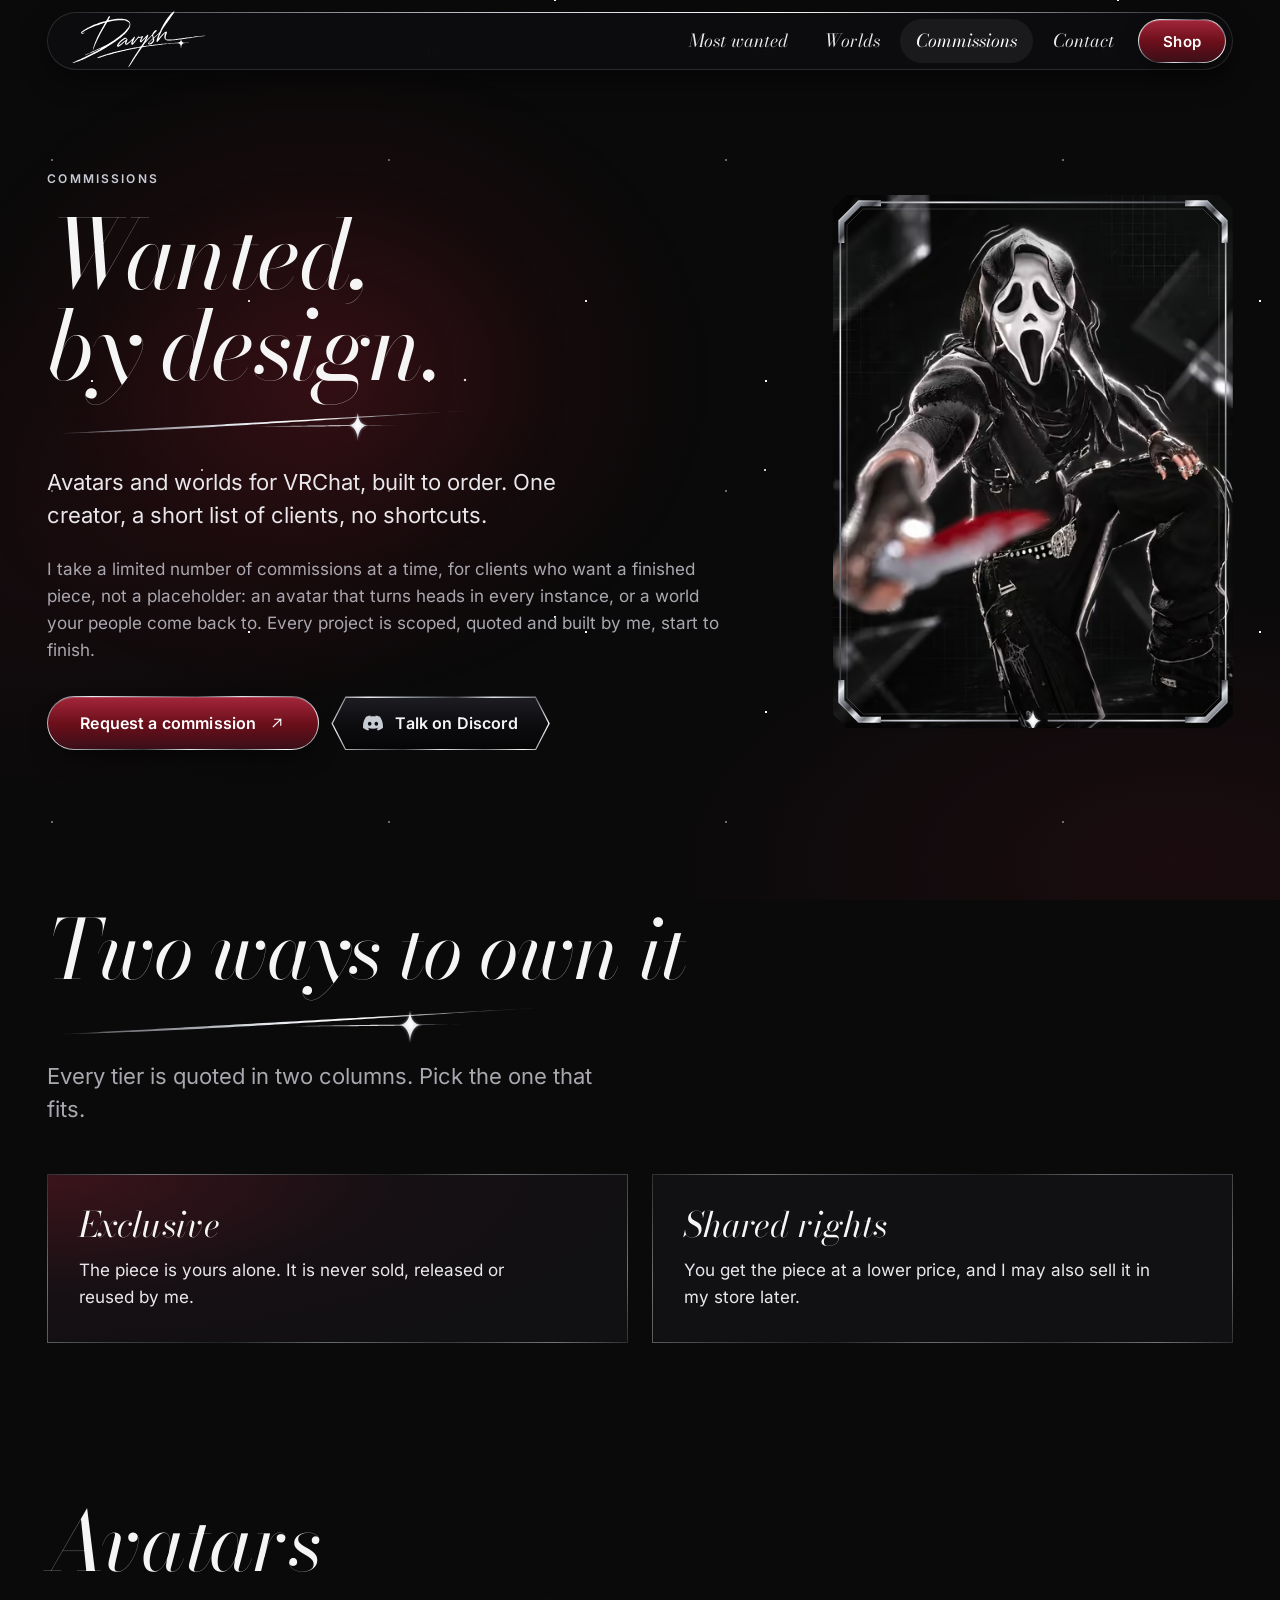
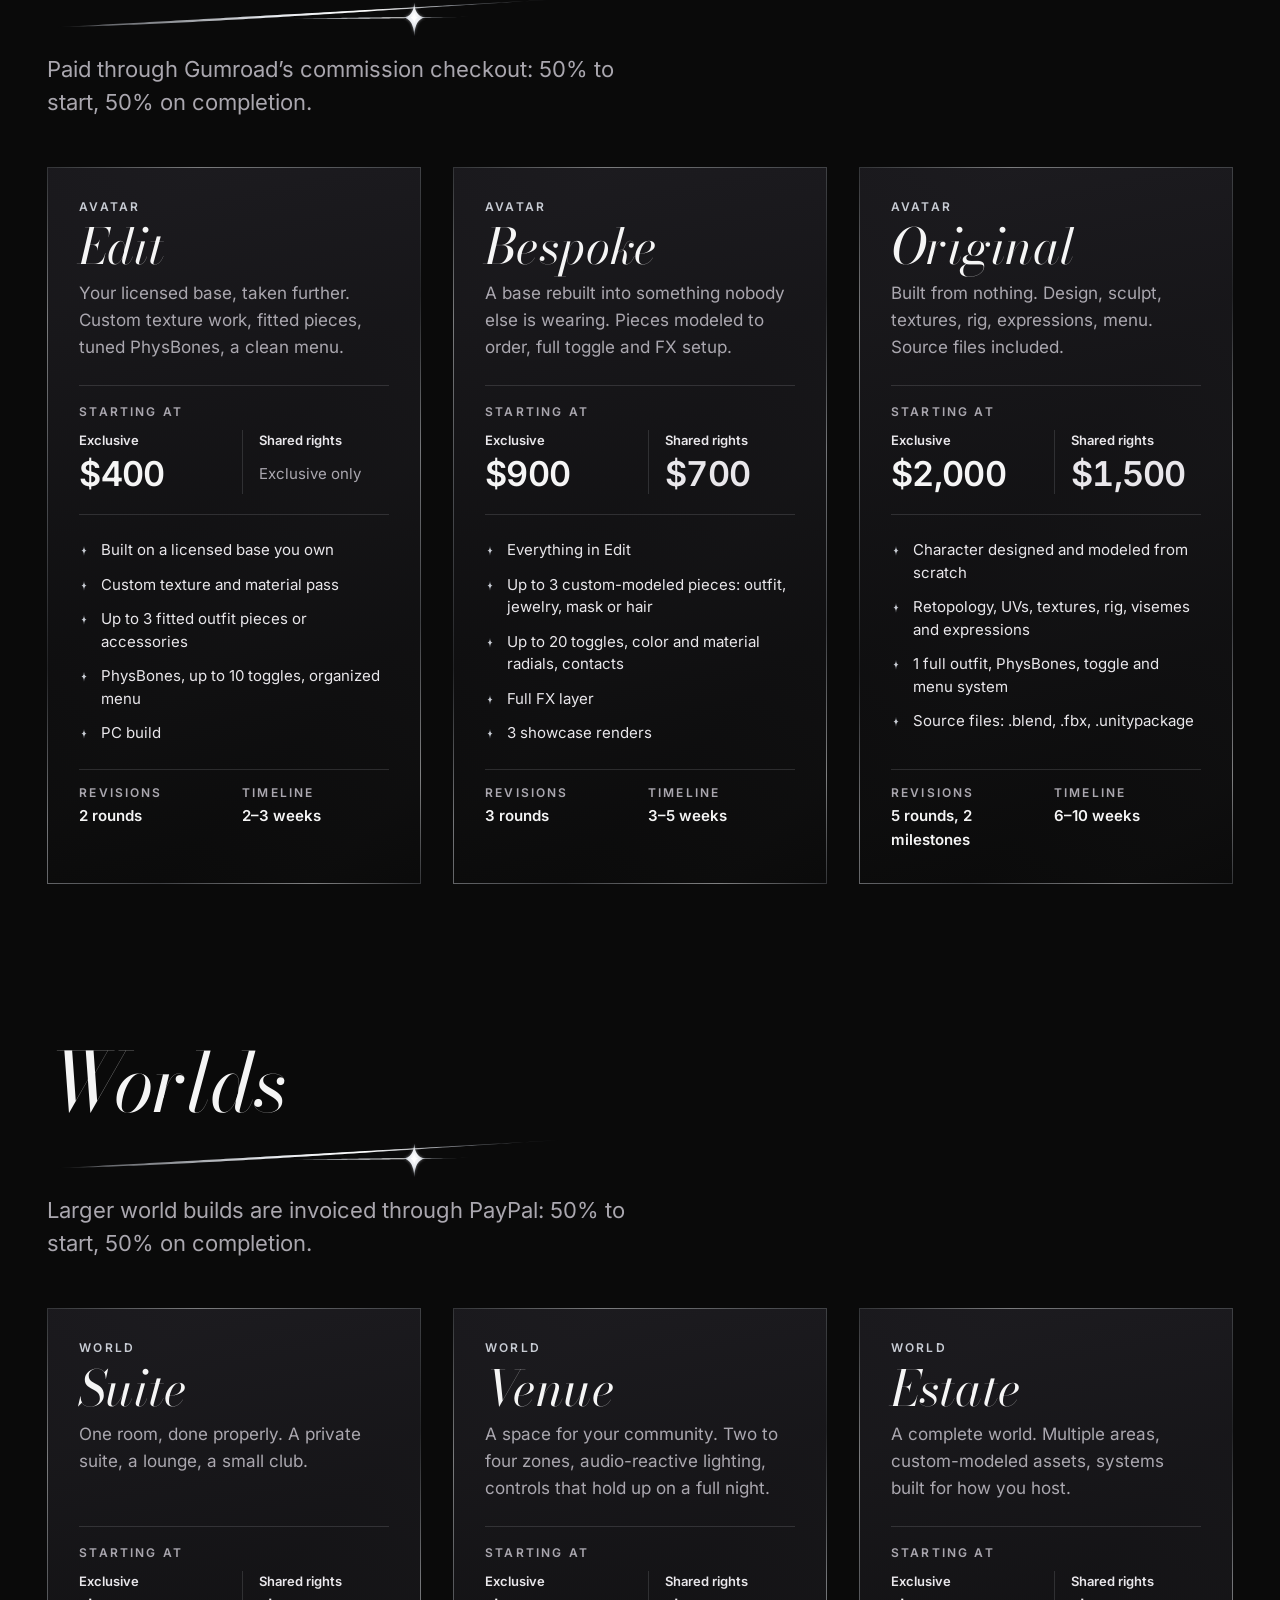
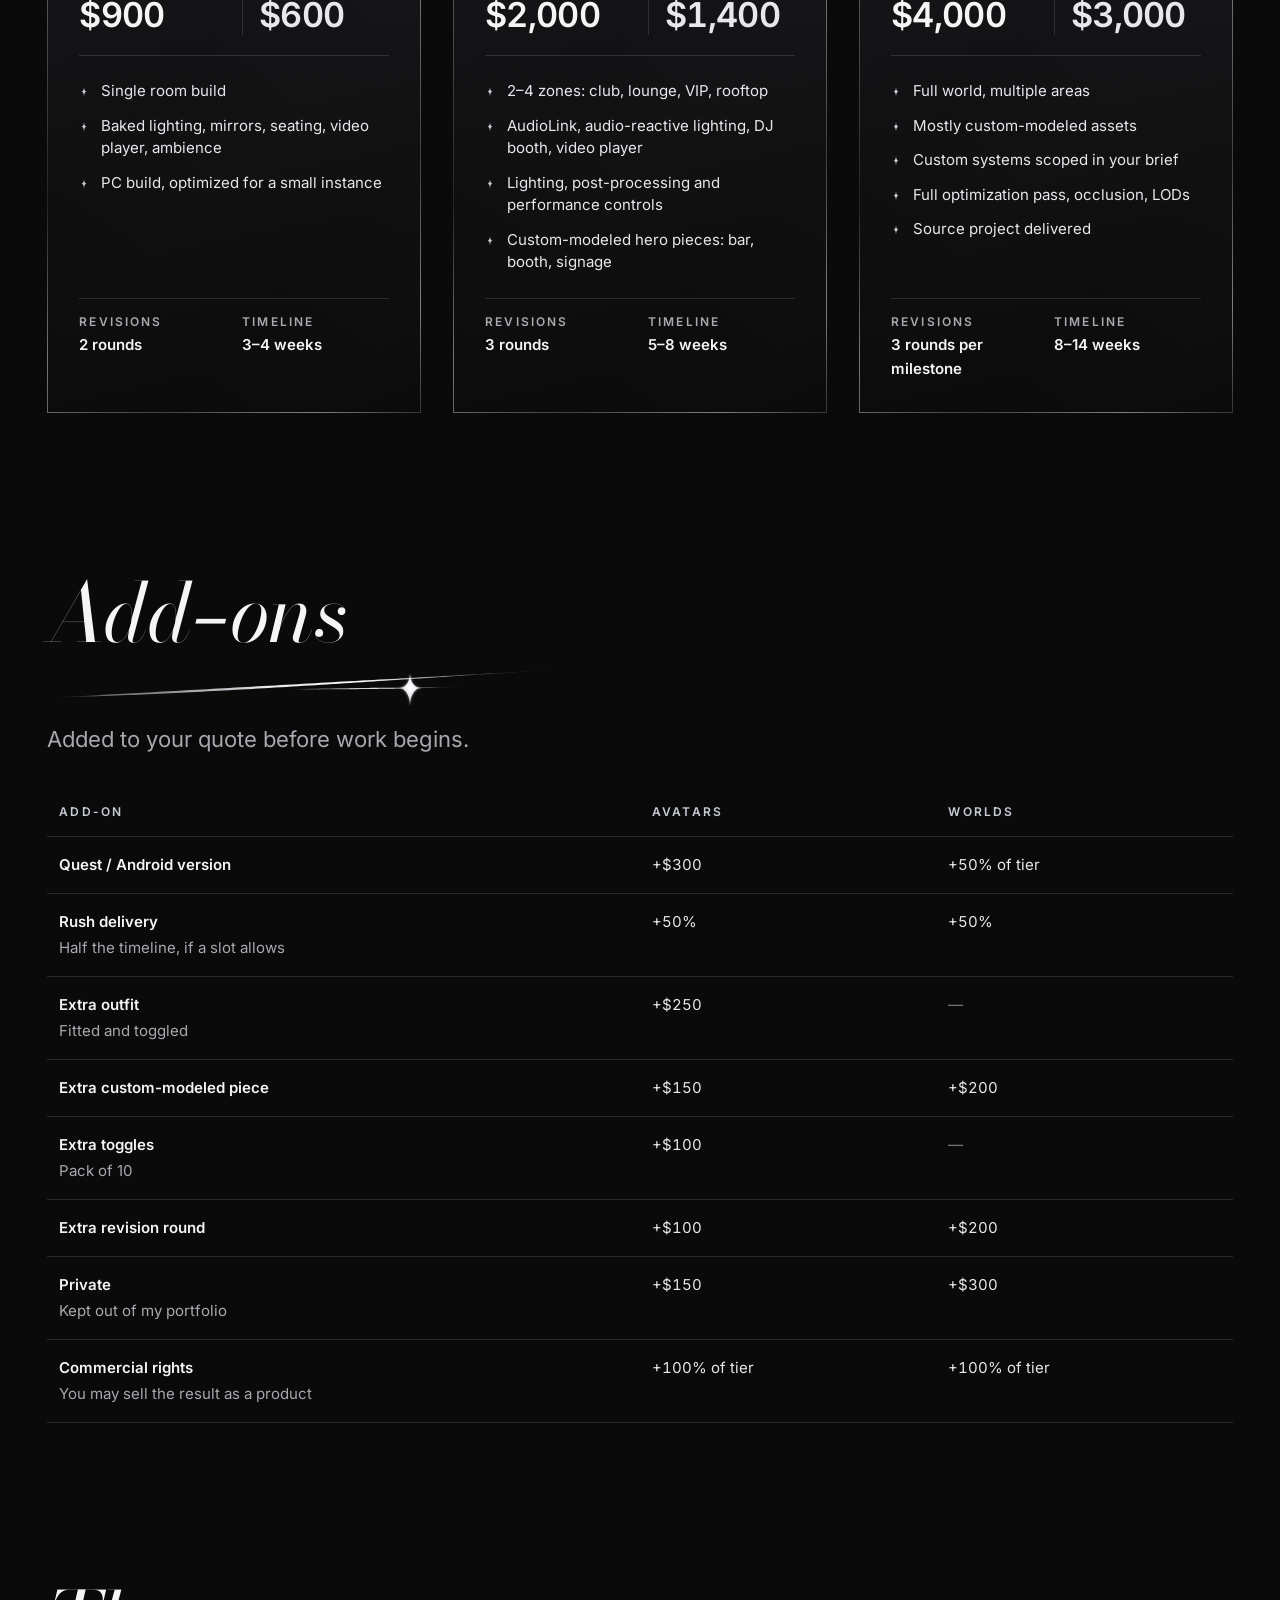
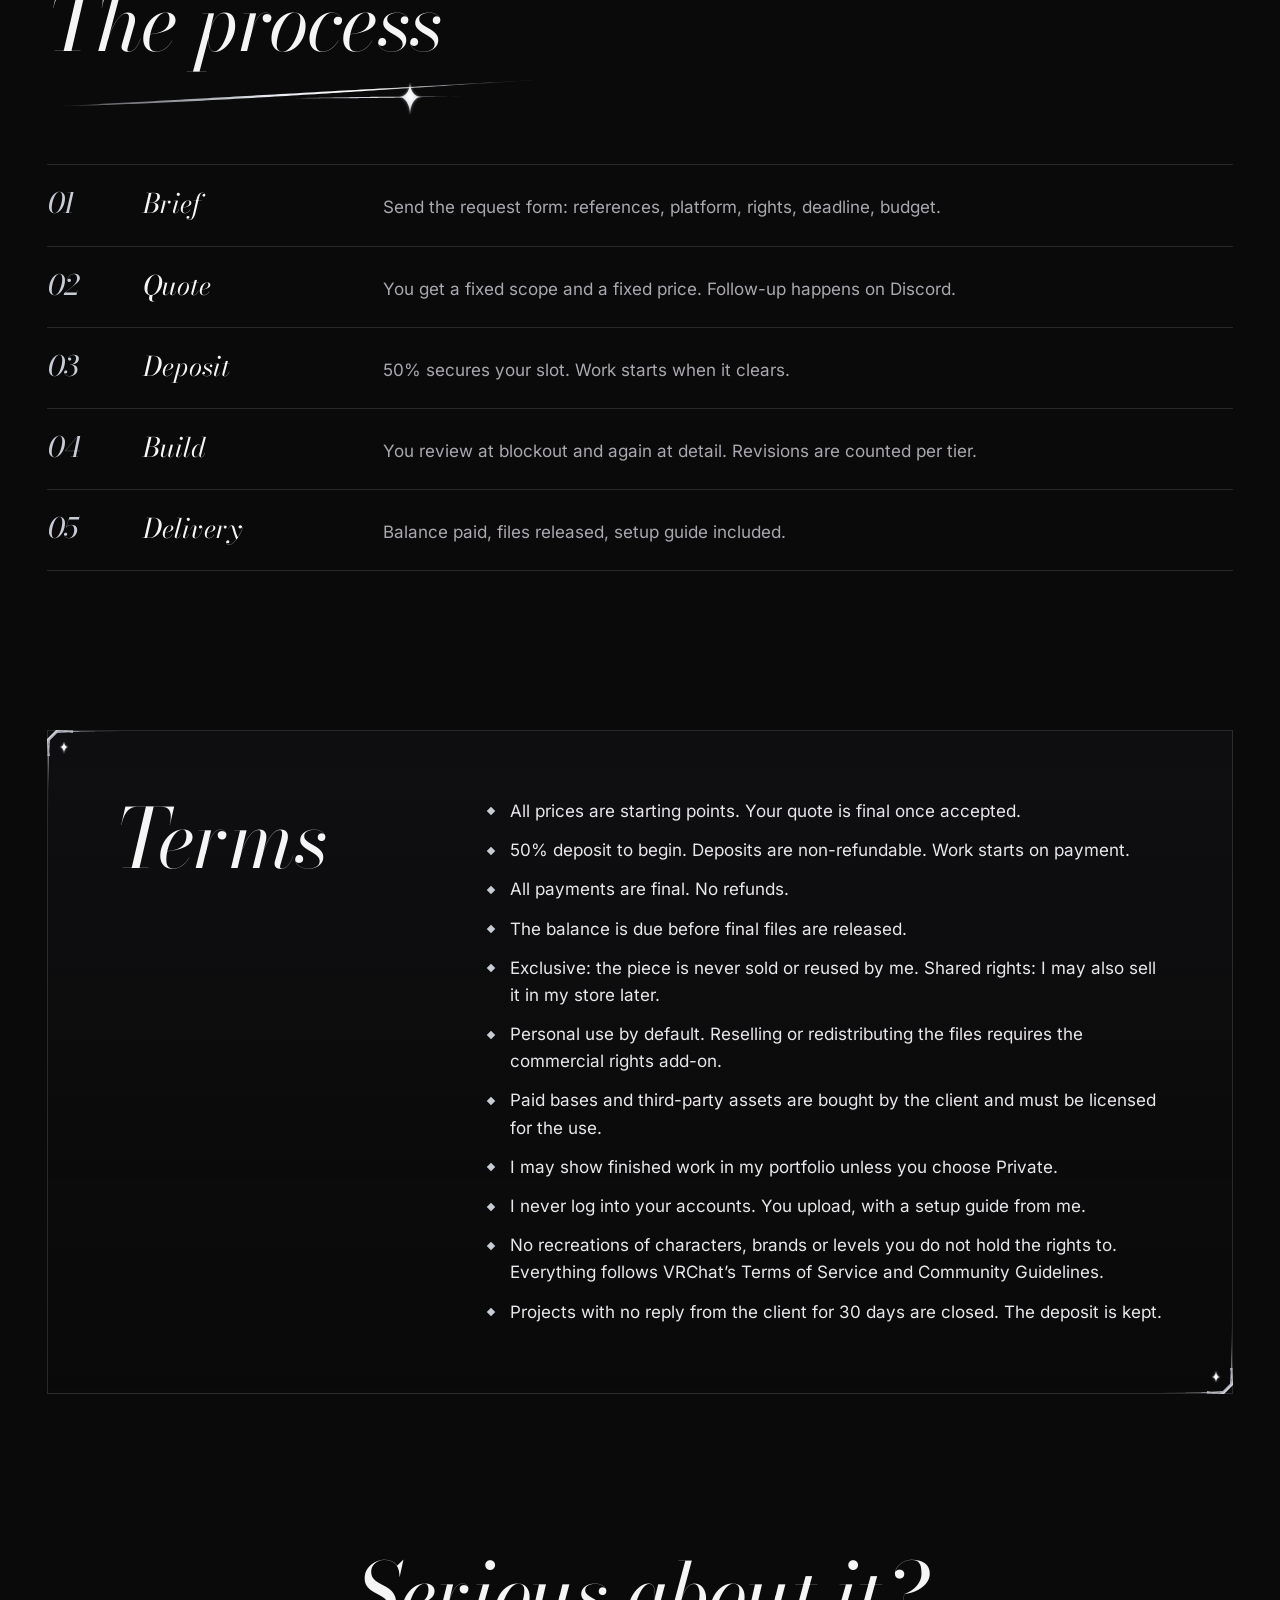
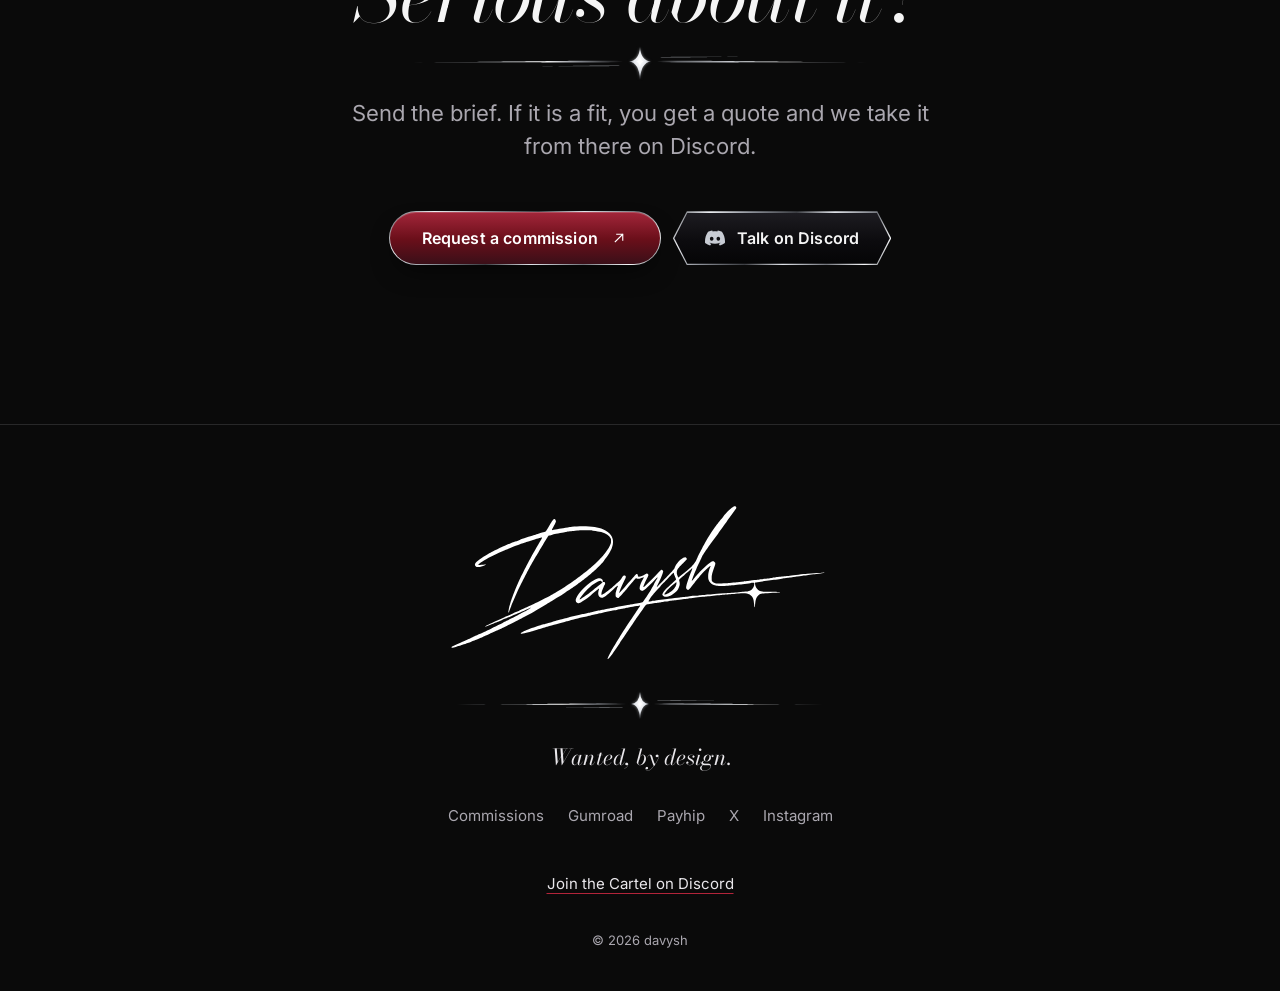
==== commissions/index.html @ b4fb9ed0 "v3.3: commissions page + Tally request form" ====
<!doctype html>
<html lang="en">
<head>
<meta charset="utf-8">
<meta name="viewport" content="width=device-width, initial-scale=1">
<title>VRChat Avatar and World Commissions — davysh</title>
<meta name="description" content="Commission a custom VRChat avatar or world from davysh. Avatars from $400, worlds from $600. Exclusive or shared rights, 50% deposit to start.">
<link rel="canonical" href="https://davysh.com/commissions/">
<meta name="theme-color" content="#0A0A0A">
<meta name="color-scheme" content="dark">
<meta name="robots" content="index, follow, max-image-preview:large">
<meta name="author" content="davysh">
<meta property="og:type" content="website">
<meta property="og:site_name" content="davysh">
<meta property="og:locale" content="en_US">
<meta property="og:title" content="Commissions — davysh. Wanted, by design.">
<meta property="og:description" content="Custom VRChat avatars and worlds, built to order by davysh.">
<meta property="og:url" content="https://davysh.com/commissions/">
<meta property="og:image" content="https://davysh.com/og.jpg">
<meta property="og:image:width" content="1200">
<meta property="og:image:height" content="630">
<meta property="og:image:alt" content="davysh signature beside the masked Ghost VRChat avatar">
<meta name="twitter:card" content="summary_large_image">
<meta name="twitter:site" content="@Davysh_VRC">
<meta name="twitter:title" content="Commissions — davysh. Wanted, by design.">
<meta name="twitter:description" content="Custom VRChat avatars and worlds, built to order by davysh.">
<meta name="twitter:image" content="https://davysh.com/og.jpg">
<link rel="icon" href="/brand/favicon.svg?v=32" type="image/svg+xml">
<link rel="icon" href="/brand/favicon-32.png?v=32" type="image/png" sizes="32x32">
<link rel="icon" href="/brand/favicon.ico?v=32" sizes="any">
<link rel="apple-touch-icon" href="/brand/favicon-180.png?v=32">
<link rel="manifest" href="/site.webmanifest?v=32">
<link rel="preload" href="/fonts/bodoni-moda-italic-latin.woff2" as="font" type="font/woff2" crossorigin>
<link rel="preload" href="/fonts/inter-latin.woff2" as="font" type="font/woff2" crossorigin>
<link rel="stylesheet" href="/styles.css">
<script>document.documentElement.classList.add('js')</script>
<script type="application/ld+json">{"@context":"https://schema.org","@graph":[{"@type":"WebPage","@id":"https://davysh.com/commissions/#webpage","url":"https://davysh.com/commissions/","name":"VRChat Avatar and World Commissions — davysh","isPartOf":{"@id":"https://davysh.com/#website"},"about":{"@id":"https://davysh.com/commissions/#service"},"breadcrumb":{"@id":"https://davysh.com/commissions/#breadcrumb"},"inLanguage":"en"},{"@type":"BreadcrumbList","@id":"https://davysh.com/commissions/#breadcrumb","itemListElement":[{"@type":"ListItem","position":1,"name":"davysh","item":"https://davysh.com/"},{"@type":"ListItem","position":2,"name":"Commissions","item":"https://davysh.com/commissions/"}]},{"@type":"Service","@id":"https://davysh.com/commissions/#service","name":"VRChat avatar and world commissions","serviceType":"Custom 3D avatar and world creation for VRChat","provider":{"@type":"Organization","@id":"https://davysh.com/#davysh","name":"davysh","url":"https://davysh.com/"},"url":"https://davysh.com/commissions/","hasOfferCatalog":{"@type":"OfferCatalog","name":"Commission tiers (starting prices)","itemListElement":[{"@type":"Offer","name":"Avatar commission: Edit (exclusive)","category":"VRChat avatar commission","priceSpecification":{"@type":"PriceSpecification","minPrice":400,"priceCurrency":"USD"}},{"@type":"Offer","name":"Avatar commission: Bespoke (exclusive)","category":"VRChat avatar commission","priceSpecification":{"@type":"PriceSpecification","minPrice":900,"priceCurrency":"USD"}},{"@type":"Offer","name":"Avatar commission: Bespoke (shared rights)","category":"VRChat avatar commission","priceSpecification":{"@type":"PriceSpecification","minPrice":700,"priceCurrency":"USD"}},{"@type":"Offer","name":"Avatar commission: Original (exclusive)","category":"VRChat avatar commission","priceSpecification":{"@type":"PriceSpecification","minPrice":2000,"priceCurrency":"USD"}},{"@type":"Offer","name":"Avatar commission: Original (shared rights)","category":"VRChat avatar commission","priceSpecification":{"@type":"PriceSpecification","minPrice":1500,"priceCurrency":"USD"}},{"@type":"Offer","name":"World commission: Suite (exclusive)","category":"VRChat world commission","priceSpecification":{"@type":"PriceSpecification","minPrice":900,"priceCurrency":"USD"}},{"@type":"Offer","name":"World commission: Suite (shared rights)","category":"VRChat world commission","priceSpecification":{"@type":"PriceSpecification","minPrice":600,"priceCurrency":"USD"}},{"@type":"Offer","name":"World commission: Venue (exclusive)","category":"VRChat world commission","priceSpecification":{"@type":"PriceSpecification","minPrice":2000,"priceCurrency":"USD"}},{"@type":"Offer","name":"World commission: Venue (shared rights)","category":"VRChat world commission","priceSpecification":{"@type":"PriceSpecification","minPrice":1400,"priceCurrency":"USD"}},{"@type":"Offer","name":"World commission: Estate (exclusive)","category":"VRChat world commission","priceSpecification":{"@type":"PriceSpecification","minPrice":4000,"priceCurrency":"USD"}},{"@type":"Offer","name":"World commission: Estate (shared rights)","category":"VRChat world commission","priceSpecification":{"@type":"PriceSpecification","minPrice":3000,"priceCurrency":"USD"}}]}}]}</script>
</head>
<body class="page-cm">
<a class="skip" href="#main">Skip to content</a>
<div class="sky" aria-hidden="true"></div>

<header class="bar">
  <nav class="pill" aria-label="Primary">
    <a class="pill-mark" href="/" aria-label="davysh, home"><img src="/brand/signature.svg" width="720" height="302" alt="davysh"></a>
    <ul class="pill-links">
      <li class="hide-sm"><a href="/#wanted">Most wanted</a></li>
      <li class="hide-sm"><a href="/#worlds">Worlds</a></li>
      <li><a href="/commissions/" aria-current="page">Commissions</a></li>
      <li class="hide-xs"><a href="/#cartel">Contact</a></li>
    </ul>
    <a class="btn btn-wine btn-sm" href="https://davysh.gumroad.com" rel="noopener">Shop</a>
  </nav>
</header>

<main id="main">
  <section class="cm-hero" aria-labelledby="cm-title">
    <div class="cm-hero-copy">
      <p class="eyebrow">Commissions</p>
      <h1 id="cm-title" class="cm-title"><span class="kw">W</span>anted, by design.<span class="sr-only"> VRChat avatar and world commissions by davysh.</span></h1>
      <span class="divider divider-draw" aria-hidden="true"></span>
      <p class="cm-sub">Avatars and worlds for VRChat, built to order. One creator, a short list of clients, no shortcuts.</p>
      <p class="cm-pitch">I take a limited number of commissions at a time, for clients who want a finished piece, not a placeholder: an avatar that turns heads in every instance, or a world your people come back to. Every project is scoped, quoted and built by me, start to finish.</p>
      <div class="hero-ctas">
          <a class="btn btn-wine" href="https://tally.so/r/o99L0N" target="_blank" rel="noopener">Request a commission <svg class="ico" viewBox="0 0 24 24" width="18" height="18" aria-hidden="true" focusable="false"><path d="M7 17 17 7M9 7h8v8" fill="none" stroke="currentColor" stroke-width="1.5" stroke-linecap="square"/></svg></a>
          <a class="btn btn-ghost" href="https://discord.gg/SQxCcmQSXt" target="_blank" rel="noopener"><svg class="pf" viewBox="0 0 24 24" width="20" height="20" aria-hidden="true" focusable="false"><path fill="currentColor" d="M20.317 4.3698a19.7913 19.7913 0 00-4.8851-1.5152.0741.0741 0 00-.0785.0371c-.211.3753-.4447.8648-.6083 1.2495-1.8447-.2762-3.68-.2762-5.4868 0-.1636-.3933-.4058-.8742-.6177-1.2495a.077.077 0 00-.0785-.037 19.7363 19.7363 0 00-4.8852 1.515.0699.0699 0 00-.0321.0277C.5334 9.0458-.319 13.5799.0992 18.0578a.0824.0824 0 00.0312.0561c2.0528 1.5076 4.0413 2.4228 5.9929 3.0294a.0777.0777 0 00.0842-.0276c.4616-.6304.8731-1.2952 1.226-1.9942a.076.076 0 00-.0416-.1057c-.6528-.2476-1.2743-.5495-1.8722-.8923a.077.077 0 01-.0076-.1277c.1258-.0943.2517-.1923.3718-.2914a.0743.0743 0 01.0776-.0105c3.9278 1.7933 8.18 1.7933 12.0614 0a.0739.0739 0 01.0785.0095c.1202.099.246.1981.3728.2924a.077.077 0 01-.0066.1276 12.2986 12.2986 0 01-1.873.8914.0766.0766 0 00-.0407.1067c.3604.698.7719 1.3628 1.225 1.9932a.076.076 0 00.0842.0286c1.961-.6067 3.9495-1.5219 6.0023-3.0294a.077.077 0 00.0313-.0552c.5004-5.177-.8382-9.6739-3.5485-13.6604a.061.061 0 00-.0312-.0286zM8.02 15.3312c-1.1825 0-2.1569-1.0857-2.1569-2.419 0-1.3332.9555-2.4189 2.157-2.4189 1.2108 0 2.1757 1.0952 2.1568 2.419 0 1.3332-.9555 2.4189-2.1569 2.4189zm7.9748 0c-1.1825 0-2.1569-1.0857-2.1569-2.419 0-1.3332.9554-2.4189 2.1569-2.4189 1.2108 0 2.1757 1.0952 2.1568 2.419 0 1.3332-.946 2.4189-2.1568 2.4189Z"/></svg> Talk on Discord</a>
        </div>
    </div>
    <figure class="cm-hero-art hide-sm" aria-hidden="true">
      <div class="card-plate"><picture><source type="image/avif" srcset="/img/ghost-480.avif 480w, /img/ghost-760.avif 760w" sizes="400px"><img src="/img/ghost-760.webp" srcset="/img/ghost-480.webp 480w, /img/ghost-760.webp 760w" sizes="400px" width="760" height="1013" alt="" decoding="async"></picture></div>
    </figure>
  </section>

  <section class="cm-sec" id="rights" aria-labelledby="rights-title">
    <div class="sec-head">
      <h2 id="rights-title" class="sec-title">Two ways to own it</h2>
      <span class="divider" aria-hidden="true"></span>
      <p class="sec-lede">Every tier is quoted in two columns. Pick the one that fits.</p>
    </div>
    <div class="rights">
      <div class="right-card">
        <h3 class="right-name">Exclusive</h3>
        <p>The piece is yours alone. It is never sold, released or reused by me.</p>
      </div>
      <div class="right-card">
        <h3 class="right-name">Shared rights</h3>
        <p>You get the piece at a lower price, and I may also sell it in my store later.</p>
      </div>
    </div>
  </section>

  <section class="cm-sec" id="avatars" aria-labelledby="avatars-title">
    <div class="sec-head">
      <h2 id="avatars-title" class="sec-title">Avatars</h2>
      <span class="divider" aria-hidden="true"></span>
      <p class="sec-lede">Paid through Gumroad’s commission checkout: 50% to start, 50% on completion.</p>
    </div>
    <div class="tier-grid">
      <article class="tier">
        <div class="tier-head">
          <p class="tier-kind">Avatar</p>
          <h3 class="tier-name">Edit</h3>
          <p class="tier-desc">Your licensed base, taken further. Custom texture work, fitted pieces, tuned PhysBones, a clean menu.</p>
        </div>
        <div class="tier-prices">
          <p class="tp-label">Starting at</p>
          <dl>
            <div class="tp tp-ex"><dt>Exclusive</dt><dd><span class="tp-amt">$400</span></dd></div>
            <div class="tp tp-sh"><dt>Shared rights</dt><dd><span class="tp-na">Exclusive only</span></dd></div>
          </dl>
        </div>
        <ul class="tier-list"><li><svg class="star" viewBox="0 0 24 26" width="10" height="11" aria-hidden="true" focusable="false"><path d="M12 2Q12.43 12.23 18.2 13 12.43 13.88 12 25.5 11.57 13.88 5.8 13 11.57 12.23 12 2Z" fill="currentColor"/></svg><span>Built on a licensed base you own</span></li><li><svg class="star" viewBox="0 0 24 26" width="10" height="11" aria-hidden="true" focusable="false"><path d="M12 2Q12.43 12.23 18.2 13 12.43 13.88 12 25.5 11.57 13.88 5.8 13 11.57 12.23 12 2Z" fill="currentColor"/></svg><span>Custom texture and material pass</span></li><li><svg class="star" viewBox="0 0 24 26" width="10" height="11" aria-hidden="true" focusable="false"><path d="M12 2Q12.43 12.23 18.2 13 12.43 13.88 12 25.5 11.57 13.88 5.8 13 11.57 12.23 12 2Z" fill="currentColor"/></svg><span>Up to 3 fitted outfit pieces or accessories</span></li><li><svg class="star" viewBox="0 0 24 26" width="10" height="11" aria-hidden="true" focusable="false"><path d="M12 2Q12.43 12.23 18.2 13 12.43 13.88 12 25.5 11.57 13.88 5.8 13 11.57 12.23 12 2Z" fill="currentColor"/></svg><span>PhysBones, up to 10 toggles, organized menu</span></li><li><svg class="star" viewBox="0 0 24 26" width="10" height="11" aria-hidden="true" focusable="false"><path d="M12 2Q12.43 12.23 18.2 13 12.43 13.88 12 25.5 11.57 13.88 5.8 13 11.57 12.23 12 2Z" fill="currentColor"/></svg><span>PC build</span></li></ul>
        <dl class="tier-meta"><div><dt>Revisions</dt><dd>2 rounds</dd></div><div><dt>Timeline</dt><dd>2–3 weeks</dd></div></dl>
      </article>
      <article class="tier">
        <div class="tier-head">
          <p class="tier-kind">Avatar</p>
          <h3 class="tier-name">Bespoke</h3>
          <p class="tier-desc">A base rebuilt into something nobody else is wearing. Pieces modeled to order, full toggle and FX setup.</p>
        </div>
        <div class="tier-prices">
          <p class="tp-label">Starting at</p>
          <dl>
            <div class="tp tp-ex"><dt>Exclusive</dt><dd><span class="tp-amt">$900</span></dd></div>
            <div class="tp tp-sh"><dt>Shared rights</dt><dd><span class="tp-amt">$700</span></dd></div>
          </dl>
        </div>
        <ul class="tier-list"><li><svg class="star" viewBox="0 0 24 26" width="10" height="11" aria-hidden="true" focusable="false"><path d="M12 2Q12.43 12.23 18.2 13 12.43 13.88 12 25.5 11.57 13.88 5.8 13 11.57 12.23 12 2Z" fill="currentColor"/></svg><span>Everything in Edit</span></li><li><svg class="star" viewBox="0 0 24 26" width="10" height="11" aria-hidden="true" focusable="false"><path d="M12 2Q12.43 12.23 18.2 13 12.43 13.88 12 25.5 11.57 13.88 5.8 13 11.57 12.23 12 2Z" fill="currentColor"/></svg><span>Up to 3 custom-modeled pieces: outfit, jewelry, mask or hair</span></li><li><svg class="star" viewBox="0 0 24 26" width="10" height="11" aria-hidden="true" focusable="false"><path d="M12 2Q12.43 12.23 18.2 13 12.43 13.88 12 25.5 11.57 13.88 5.8 13 11.57 12.23 12 2Z" fill="currentColor"/></svg><span>Up to 20 toggles, color and material radials, contacts</span></li><li><svg class="star" viewBox="0 0 24 26" width="10" height="11" aria-hidden="true" focusable="false"><path d="M12 2Q12.43 12.23 18.2 13 12.43 13.88 12 25.5 11.57 13.88 5.8 13 11.57 12.23 12 2Z" fill="currentColor"/></svg><span>Full FX layer</span></li><li><svg class="star" viewBox="0 0 24 26" width="10" height="11" aria-hidden="true" focusable="false"><path d="M12 2Q12.43 12.23 18.2 13 12.43 13.88 12 25.5 11.57 13.88 5.8 13 11.57 12.23 12 2Z" fill="currentColor"/></svg><span>3 showcase renders</span></li></ul>
        <dl class="tier-meta"><div><dt>Revisions</dt><dd>3 rounds</dd></div><div><dt>Timeline</dt><dd>3–5 weeks</dd></div></dl>
      </article>
      <article class="tier">
        <div class="tier-head">
          <p class="tier-kind">Avatar</p>
          <h3 class="tier-name">Original</h3>
          <p class="tier-desc">Built from nothing. Design, sculpt, textures, rig, expressions, menu. Source files included.</p>
        </div>
        <div class="tier-prices">
          <p class="tp-label">Starting at</p>
          <dl>
            <div class="tp tp-ex"><dt>Exclusive</dt><dd><span class="tp-amt">$2,000</span></dd></div>
            <div class="tp tp-sh"><dt>Shared rights</dt><dd><span class="tp-amt">$1,500</span></dd></div>
          </dl>
        </div>
        <ul class="tier-list"><li><svg class="star" viewBox="0 0 24 26" width="10" height="11" aria-hidden="true" focusable="false"><path d="M12 2Q12.43 12.23 18.2 13 12.43 13.88 12 25.5 11.57 13.88 5.8 13 11.57 12.23 12 2Z" fill="currentColor"/></svg><span>Character designed and modeled from scratch</span></li><li><svg class="star" viewBox="0 0 24 26" width="10" height="11" aria-hidden="true" focusable="false"><path d="M12 2Q12.43 12.23 18.2 13 12.43 13.88 12 25.5 11.57 13.88 5.8 13 11.57 12.23 12 2Z" fill="currentColor"/></svg><span>Retopology, UVs, textures, rig, visemes and expressions</span></li><li><svg class="star" viewBox="0 0 24 26" width="10" height="11" aria-hidden="true" focusable="false"><path d="M12 2Q12.43 12.23 18.2 13 12.43 13.88 12 25.5 11.57 13.88 5.8 13 11.57 12.23 12 2Z" fill="currentColor"/></svg><span>1 full outfit, PhysBones, toggle and menu system</span></li><li><svg class="star" viewBox="0 0 24 26" width="10" height="11" aria-hidden="true" focusable="false"><path d="M12 2Q12.43 12.23 18.2 13 12.43 13.88 12 25.5 11.57 13.88 5.8 13 11.57 12.23 12 2Z" fill="currentColor"/></svg><span>Source files: .blend, .fbx, .unitypackage</span></li></ul>
        <dl class="tier-meta"><div><dt>Revisions</dt><dd>5 rounds, 2 milestones</dd></div><div><dt>Timeline</dt><dd>6–10 weeks</dd></div></dl>
      </article>
    </div>
  </section>

  <section class="cm-sec" id="worlds" aria-labelledby="worlds-title">
    <div class="sec-head">
      <h2 id="worlds-title" class="sec-title"><span class="kw">W</span>orlds</h2>
      <span class="divider" aria-hidden="true"></span>
      <p class="sec-lede">Larger world builds are invoiced through PayPal: 50% to start, 50% on completion.</p>
    </div>
    <div class="tier-grid">
      <article class="tier">
        <div class="tier-head">
          <p class="tier-kind">World</p>
          <h3 class="tier-name">Suite</h3>
          <p class="tier-desc">One room, done properly. A private suite, a lounge, a small club.</p>
        </div>
        <div class="tier-prices">
          <p class="tp-label">Starting at</p>
          <dl>
            <div class="tp tp-ex"><dt>Exclusive</dt><dd><span class="tp-amt">$900</span></dd></div>
            <div class="tp tp-sh"><dt>Shared rights</dt><dd><span class="tp-amt">$600</span></dd></div>
          </dl>
        </div>
        <ul class="tier-list"><li><svg class="star" viewBox="0 0 24 26" width="10" height="11" aria-hidden="true" focusable="false"><path d="M12 2Q12.43 12.23 18.2 13 12.43 13.88 12 25.5 11.57 13.88 5.8 13 11.57 12.23 12 2Z" fill="currentColor"/></svg><span>Single room build</span></li><li><svg class="star" viewBox="0 0 24 26" width="10" height="11" aria-hidden="true" focusable="false"><path d="M12 2Q12.43 12.23 18.2 13 12.43 13.88 12 25.5 11.57 13.88 5.8 13 11.57 12.23 12 2Z" fill="currentColor"/></svg><span>Baked lighting, mirrors, seating, video player, ambience</span></li><li><svg class="star" viewBox="0 0 24 26" width="10" height="11" aria-hidden="true" focusable="false"><path d="M12 2Q12.43 12.23 18.2 13 12.43 13.88 12 25.5 11.57 13.88 5.8 13 11.57 12.23 12 2Z" fill="currentColor"/></svg><span>PC build, optimized for a small instance</span></li></ul>
        <dl class="tier-meta"><div><dt>Revisions</dt><dd>2 rounds</dd></div><div><dt>Timeline</dt><dd>3–4 weeks</dd></div></dl>
      </article>
      <article class="tier">
        <div class="tier-head">
          <p class="tier-kind">World</p>
          <h3 class="tier-name">Venue</h3>
          <p class="tier-desc">A space for your community. Two to four zones, audio-reactive lighting, controls that hold up on a full night.</p>
        </div>
        <div class="tier-prices">
          <p class="tp-label">Starting at</p>
          <dl>
            <div class="tp tp-ex"><dt>Exclusive</dt><dd><span class="tp-amt">$2,000</span></dd></div>
            <div class="tp tp-sh"><dt>Shared rights</dt><dd><span class="tp-amt">$1,400</span></dd></div>
          </dl>
        </div>
        <ul class="tier-list"><li><svg class="star" viewBox="0 0 24 26" width="10" height="11" aria-hidden="true" focusable="false"><path d="M12 2Q12.43 12.23 18.2 13 12.43 13.88 12 25.5 11.57 13.88 5.8 13 11.57 12.23 12 2Z" fill="currentColor"/></svg><span>2–4 zones: club, lounge, VIP, rooftop</span></li><li><svg class="star" viewBox="0 0 24 26" width="10" height="11" aria-hidden="true" focusable="false"><path d="M12 2Q12.43 12.23 18.2 13 12.43 13.88 12 25.5 11.57 13.88 5.8 13 11.57 12.23 12 2Z" fill="currentColor"/></svg><span>AudioLink, audio-reactive lighting, DJ booth, video player</span></li><li><svg class="star" viewBox="0 0 24 26" width="10" height="11" aria-hidden="true" focusable="false"><path d="M12 2Q12.43 12.23 18.2 13 12.43 13.88 12 25.5 11.57 13.88 5.8 13 11.57 12.23 12 2Z" fill="currentColor"/></svg><span>Lighting, post-processing and performance controls</span></li><li><svg class="star" viewBox="0 0 24 26" width="10" height="11" aria-hidden="true" focusable="false"><path d="M12 2Q12.43 12.23 18.2 13 12.43 13.88 12 25.5 11.57 13.88 5.8 13 11.57 12.23 12 2Z" fill="currentColor"/></svg><span>Custom-modeled hero pieces: bar, booth, signage</span></li></ul>
        <dl class="tier-meta"><div><dt>Revisions</dt><dd>3 rounds</dd></div><div><dt>Timeline</dt><dd>5–8 weeks</dd></div></dl>
      </article>
      <article class="tier">
        <div class="tier-head">
          <p class="tier-kind">World</p>
          <h3 class="tier-name">Estate</h3>
          <p class="tier-desc">A complete world. Multiple areas, custom-modeled assets, systems built for how you host.</p>
        </div>
        <div class="tier-prices">
          <p class="tp-label">Starting at</p>
          <dl>
            <div class="tp tp-ex"><dt>Exclusive</dt><dd><span class="tp-amt">$4,000</span></dd></div>
            <div class="tp tp-sh"><dt>Shared rights</dt><dd><span class="tp-amt">$3,000</span></dd></div>
          </dl>
        </div>
        <ul class="tier-list"><li><svg class="star" viewBox="0 0 24 26" width="10" height="11" aria-hidden="true" focusable="false"><path d="M12 2Q12.43 12.23 18.2 13 12.43 13.88 12 25.5 11.57 13.88 5.8 13 11.57 12.23 12 2Z" fill="currentColor"/></svg><span>Full world, multiple areas</span></li><li><svg class="star" viewBox="0 0 24 26" width="10" height="11" aria-hidden="true" focusable="false"><path d="M12 2Q12.43 12.23 18.2 13 12.43 13.88 12 25.5 11.57 13.88 5.8 13 11.57 12.23 12 2Z" fill="currentColor"/></svg><span>Mostly custom-modeled assets</span></li><li><svg class="star" viewBox="0 0 24 26" width="10" height="11" aria-hidden="true" focusable="false"><path d="M12 2Q12.43 12.23 18.2 13 12.43 13.88 12 25.5 11.57 13.88 5.8 13 11.57 12.23 12 2Z" fill="currentColor"/></svg><span>Custom systems scoped in your brief</span></li><li><svg class="star" viewBox="0 0 24 26" width="10" height="11" aria-hidden="true" focusable="false"><path d="M12 2Q12.43 12.23 18.2 13 12.43 13.88 12 25.5 11.57 13.88 5.8 13 11.57 12.23 12 2Z" fill="currentColor"/></svg><span>Full optimization pass, occlusion, LODs</span></li><li><svg class="star" viewBox="0 0 24 26" width="10" height="11" aria-hidden="true" focusable="false"><path d="M12 2Q12.43 12.23 18.2 13 12.43 13.88 12 25.5 11.57 13.88 5.8 13 11.57 12.23 12 2Z" fill="currentColor"/></svg><span>Source project delivered</span></li></ul>
        <dl class="tier-meta"><div><dt>Revisions</dt><dd>3 rounds per milestone</dd></div><div><dt>Timeline</dt><dd>8–14 weeks</dd></div></dl>
      </article>
    </div>
  </section>

  <section class="cm-sec" id="add-ons" aria-labelledby="addons-title">
    <div class="sec-head">
      <h2 id="addons-title" class="sec-title">Add-ons</h2>
      <span class="divider" aria-hidden="true"></span>
      <p class="sec-lede">Added to your quote before work begins.</p>
    </div>
    <div class="addons-wrap">
    <table class="addons">
      <thead><tr><th scope="col">Add-on</th><th scope="col">Avatars</th><th scope="col">Worlds</th></tr></thead>
      <tbody>
        <tr><th scope="row">Quest / Android version</th><td>+$300</td><td>+50% of tier</td></tr>
        <tr><th scope="row">Rush delivery<span class="ao-note">Half the timeline, if a slot allows</span></th><td>+50%</td><td>+50%</td></tr>
        <tr><th scope="row">Extra outfit<span class="ao-note">Fitted and toggled</span></th><td>+$250</td><td class="na">—</td></tr>
        <tr><th scope="row">Extra custom-modeled piece</th><td>+$150</td><td>+$200</td></tr>
        <tr><th scope="row">Extra toggles<span class="ao-note">Pack of 10</span></th><td>+$100</td><td class="na">—</td></tr>
        <tr><th scope="row">Extra revision round</th><td>+$100</td><td>+$200</td></tr>
        <tr><th scope="row">Private<span class="ao-note">Kept out of my portfolio</span></th><td>+$150</td><td>+$300</td></tr>
        <tr><th scope="row">Commercial rights<span class="ao-note">You may sell the result as a product</span></th><td>+100% of tier</td><td>+100% of tier</td></tr>
      </tbody>
    </table>
    </div>
  </section>

  <section class="cm-sec" id="process" aria-labelledby="process-title">
    <div class="sec-head">
      <h2 id="process-title" class="sec-title">The process</h2>
      <span class="divider" aria-hidden="true"></span>
    </div>
    <ol class="steps">
      <li class="step"><span class="step-n">01</span><h3 class="step-name">Brief</h3><p>Send the request form: references, platform, rights, deadline, budget.</p></li>
      <li class="step"><span class="step-n">02</span><h3 class="step-name">Quote</h3><p>You get a fixed scope and a fixed price. Follow-up happens on Discord.</p></li>
      <li class="step"><span class="step-n">03</span><h3 class="step-name">Deposit</h3><p>50% secures your slot. Work starts when it clears.</p></li>
      <li class="step"><span class="step-n">04</span><h3 class="step-name">Build</h3><p>You review at blockout and again at detail. Revisions are counted per tier.</p></li>
      <li class="step"><span class="step-n">05</span><h3 class="step-name">Delivery</h3><p>Balance paid, files released, setup guide included.</p></li>
    </ol>
  </section>

  <section class="cm-sec" id="terms" aria-labelledby="terms-title">
    <div class="framed terms">
      <h2 id="terms-title" class="terms-title">Terms</h2>
      <ul class="terms-list">
        <li>All prices are starting points. Your quote is final once accepted.</li>
        <li>50% deposit to begin. Deposits are non-refundable. Work starts on payment.</li>
        <li>All payments are final. No refunds.</li>
        <li>The balance is due before final files are released.</li>
        <li>Exclusive: the piece is never sold or reused by me. Shared rights: I may also sell it in my store later.</li>
        <li>Personal use by default. Reselling or redistributing the files requires the commercial rights add-on.</li>
        <li>Paid bases and third-party assets are bought by the client and must be licensed for the use.</li>
        <li>I may show finished work in my portfolio unless you choose Private.</li>
        <li>I never log into your accounts. You upload, with a setup guide from me.</li>
        <li>No recreations of characters, brands or levels you do not hold the rights to. Everything follows VRChat’s Terms of Service and Community Guidelines.</li>
        <li>Projects with no reply from the client for 30 days are closed. The deposit is kept.</li>
      </ul>
    </div>
  </section>

  <section class="cm-sec cm-cta" id="request" aria-labelledby="cta-title">
    <div class="sec-head sec-head-center">
      <h2 id="cta-title" class="sec-title">Serious about it?</h2>
      <span class="divider divider-center" aria-hidden="true"></span>
      <p class="sec-lede">Send the brief. If it is a fit, you get a quote and we take it from there on Discord.</p>
    </div>
    <div class="hero-ctas">
        <a class="btn btn-wine" href="https://tally.so/r/o99L0N" target="_blank" rel="noopener">Request a commission <svg class="ico" viewBox="0 0 24 24" width="18" height="18" aria-hidden="true" focusable="false"><path d="M7 17 17 7M9 7h8v8" fill="none" stroke="currentColor" stroke-width="1.5" stroke-linecap="square"/></svg></a>
        <a class="btn btn-ghost" href="https://discord.gg/SQxCcmQSXt" target="_blank" rel="noopener"><svg class="pf" viewBox="0 0 24 24" width="20" height="20" aria-hidden="true" focusable="false"><path fill="currentColor" d="M20.317 4.3698a19.7913 19.7913 0 00-4.8851-1.5152.0741.0741 0 00-.0785.0371c-.211.3753-.4447.8648-.6083 1.2495-1.8447-.2762-3.68-.2762-5.4868 0-.1636-.3933-.4058-.8742-.6177-1.2495a.077.077 0 00-.0785-.037 19.7363 19.7363 0 00-4.8852 1.515.0699.0699 0 00-.0321.0277C.5334 9.0458-.319 13.5799.0992 18.0578a.0824.0824 0 00.0312.0561c2.0528 1.5076 4.0413 2.4228 5.9929 3.0294a.0777.0777 0 00.0842-.0276c.4616-.6304.8731-1.2952 1.226-1.9942a.076.076 0 00-.0416-.1057c-.6528-.2476-1.2743-.5495-1.8722-.8923a.077.077 0 01-.0076-.1277c.1258-.0943.2517-.1923.3718-.2914a.0743.0743 0 01.0776-.0105c3.9278 1.7933 8.18 1.7933 12.0614 0a.0739.0739 0 01.0785.0095c.1202.099.246.1981.3728.2924a.077.077 0 01-.0066.1276 12.2986 12.2986 0 01-1.873.8914.0766.0766 0 00-.0407.1067c.3604.698.7719 1.3628 1.225 1.9932a.076.076 0 00.0842.0286c1.961-.6067 3.9495-1.5219 6.0023-3.0294a.077.077 0 00.0313-.0552c.5004-5.177-.8382-9.6739-3.5485-13.6604a.061.061 0 00-.0312-.0286zM8.02 15.3312c-1.1825 0-2.1569-1.0857-2.1569-2.419 0-1.3332.9555-2.4189 2.157-2.4189 1.2108 0 2.1757 1.0952 2.1568 2.419 0 1.3332-.9555 2.4189-2.1569 2.4189zm7.9748 0c-1.1825 0-2.1569-1.0857-2.1569-2.419 0-1.3332.9554-2.4189 2.1569-2.4189 1.2108 0 2.1757 1.0952 2.1568 2.419 0 1.3332-.946 2.4189-2.1568 2.4189Z"/></svg> Talk on Discord</a>
      </div>
  </section>
</main>

<footer class="foot">
  <img class="foot-mark" src="/brand/signature.svg" width="720" height="302" alt="davysh" loading="lazy" decoding="async">
  <span class="divider divider-center" aria-hidden="true"></span>
  <p class="foot-tag">Wanted, by design.</p>
  <ul class="foot-links">
    <li><a href="/commissions/" aria-current="page">Commissions</a></li>
    <li><a href="https://davysh.gumroad.com" rel="noopener">Gumroad</a></li>
    <li><a href="https://payhip.com/davysh" rel="noopener">Payhip</a></li>
    <li><a href="https://x.com/Davysh_VRC" target="_blank" rel="me noopener">X</a></li>
    <li><a href="https://instagram.com/Davysh_Vrc" target="_blank" rel="me noopener">Instagram</a></li>
  </ul>
  <a class="foot-join" href="https://discord.gg/SQxCcmQSXt" target="_blank" rel="noopener">Join the Cartel on Discord</a>
  <p class="foot-legal">© 2026 davysh</p>
</footer>
<script src="/reveal.js" defer></script>
</body>
</html>
---- styles.css ----
/* davysh brand tokens v2.0 - A1 Signature Chrome. "Wanted, by design."
   Palette NOIR: obsidian, white, wine, chrome silver. UI only: photos keep their real colours.
   Generated by build/tokens.py. Edit there, not here. */
:root {
  /* colour */
  --dv-void: #000000; /* Pure black. Payhip page base, deepest shadow. */
  --dv-obsidian: #0a0a0a; /* Canvas. davysh.com page background and theme-color. */
  --dv-onyx: #111013; /* Raised surface: plates, cards, image wells. */
  --dv-graphite: #1a191d; /* Second surface: inputs, hover wells. */
  --dv-gunmetal: #2a2930; /* Strong rule, scrollbar thumb, disabled fill. */
  --dv-ash: #77747d; /* Decorative and disabled marks only. Not for body text. */
  --dv-smoke: #aaa7af; /* Secondary text: captions, ledes, meta. */
  --dv-bone: #e9e7eb; /* Body text. */
  --dv-frost: #f5f5f5; /* Headings, the white signature, button labels. */
  --dv-pewter: #8a8e96; /* Chrome shadow tone, inside gradients only. */
  --dv-chrome: #c8ccd4; /* Chrome silver: icons, hairlines, ghost button edge, star. */
  --dv-mirror: #eef0f4; /* Chrome highlight and focus ring. */
  --dv-oxblood: #3a0f18; /* Deepest wine: glows and washes behind panels. */
  --dv-wine: #6b0f1a; /* Brand wine: fills behind white text. */
  --dv-bordeaux: #8e1b2b; /* Primary action fill. */
  --dv-garnet: #b3243a; /* Primary hover, the one accent per view. */
  --dv-rose-wine: #e46a7e; /* Wine-coloured TEXT on black (AA). Error text. */
  /* alpha */
  --dv-line: rgba(222, 226, 234, .14); /* Hairline dividers and card borders. */
  --dv-line-hi: rgba(240, 242, 247, .42); /* Emphasised border, hover edge. */
  --dv-glass: rgba(14, 13, 16, .72); /* Smoked-glass nav fill (with blur). */
  --dv-fade: rgba(0, 0, 0, .78); /* Neutral black edge fade over photos for legibility. Never coloured. */
  --dv-wash-wine: rgba(107, 15, 26, .35); /* Hover wash on dark surfaces (never on photos). */
  --dv-wash-white: rgba(255, 255, 255, .06); /* Neutral hover fill on dark. */
  /* roles (remap these, not the primitives) */
  --dv-c-bg: var(--dv-obsidian);
  --dv-c-bg-deep: var(--dv-void);
  --dv-c-surface: var(--dv-onyx);
  --dv-c-surface-2: var(--dv-graphite);
  --dv-c-text: var(--dv-bone);
  --dv-c-text-strong: var(--dv-frost);
  --dv-c-text-muted: var(--dv-smoke);
  --dv-c-text-faint: var(--dv-ash);
  --dv-c-action: var(--dv-bordeaux);
  --dv-c-action-hover: var(--dv-garnet);
  --dv-c-on-action: var(--dv-frost);
  --dv-c-accent: var(--dv-garnet);
  --dv-c-edge: var(--dv-chrome);
  --dv-c-focus: var(--dv-mirror);
  --dv-c-icon: var(--dv-chrome);
  --dv-c-danger: var(--dv-rose-wine);
  /* gradients */
  --dv-g-chrome: linear-gradient(135deg, #5a5d63 0%, #eceef2 14%, #8a8e96 30%, #3d3f44 46%, #dfe2e8 60%, #74777e 76%, #f6f7f9 90%, #5a5d63 100%);
  --dv-g-chrome-v: linear-gradient(180deg, #f6f7f9 0%, #c8ccd4 22%, #5a5d63 50%, #dfe2e8 74%, #8a8e96 100%);
  --dv-g-chrome-text: linear-gradient(180deg, #ffffff 0%, #e9ebef 30%, #a9adb5 52%, #f2f3f6 70%, #b9bcc3 100%);
  --dv-g-stroke: linear-gradient(90deg, transparent 0%, rgba(170, 174, 182, .35) 8%, #c8ccd4 38%, #ffffff 62%, rgba(170, 174, 182, .35) 92%, transparent 100%);
  --dv-g-obsidian: linear-gradient(160deg, #17161a 0%, #0a0a0a 45%, #000000 100%);
  --dv-g-wine: linear-gradient(180deg, #9b2234 0%, #6b0f1a 55%, #3a0f18 100%);
  --dv-g-sheen: linear-gradient(105deg, transparent 35%, rgba(255, 255, 255, .22) 50%, transparent 65%);
  --dv-g-glow-wine: radial-gradient(60% 60% at 50% 50%, rgba(142, 27, 43, .32) 0%, rgba(107, 15, 26, .10) 45%, transparent 72%);
  --dv-g-photo-fade: linear-gradient(180deg, transparent 45%, rgba(0, 0, 0, .78) 100%);
  /* type */
  --dv-font-display: "Dv Dash", "Bodoni Moda", Didot, "Bodoni 72", Georgia, serif;
  --dv-font-body: "Inter", "Helvetica Neue", Arial, sans-serif;
  --dv-t-label: .75rem;
  --dv-t-cap: .8125rem;
  --dv-t-small: .9375rem;
  --dv-t-body: 1.0625rem;
  --dv-t-lead: clamp(1.125rem, 1.02rem + .45vw, 1.375rem);
  --dv-t-h4: clamp(1.375rem, 1.2rem + .6vw, 1.75rem);
  --dv-t-h3: clamp(1.625rem, 1.3rem + 1.1vw, 2.25rem);
  --dv-t-h2: clamp(2.75rem, 1.6rem + 4.4vw, 5.25rem);
  --dv-t-display: clamp(3.5rem, 1.4rem + 6.8vw, 6rem);
  --dv-lh-tight: .94;
  --dv-lh-snug: 1.1;
  --dv-lh-base: 1.6;
  --dv-ls-display: -.02em;
  --dv-ls-tight: -.01em;
  --dv-ls-base: 0;
  --dv-ls-label: .18em;
  --dv-fw-regular: 400;
  --dv-fw-medium: 500;
  --dv-fw-semibold: 600;
  /* space (4px base) and layout */
  --dv-s0: 0; --dv-s1: .25rem; --dv-s2: .5rem; --dv-s3: .75rem; --dv-s4: 1rem; --dv-s5: 1.25rem; --dv-s6: 1.5rem; --dv-s8: 2rem; --dv-s10: 2.5rem; --dv-s12: 3rem; --dv-s16: 4rem; --dv-s20: 5rem; --dv-s24: 6rem; --dv-s32: 8rem;
  --dv-section: clamp(6rem, 3.5rem + 8vw, 11rem);
  --dv-max: 1320px;
  --dv-measure: 68ch;
  --dv-gutter: clamp(1.25rem, .55rem + 3vw, 3.5rem);
  --dv-tap: 44px;
  /* radius and strokes (chrome plates are chamfered, not rounded) */
  --dv-r-none: 0; --dv-r-xs: 2px; --dv-r-sm: 4px; --dv-r-md: 6px; --dv-r-pill: 999px; --dv-r-chamfer: 10px; --dv-r-chamfer-sm: 6px;
  --dv-stroke-hair: 1px; --dv-stroke-edge: 1.5px; --dv-stroke-sig: 2px; --dv-stroke-icon: 1.5px;
  /* shadow (neutral, offset + blur; no coloured halos) */
  --dv-shadow-1: 0 10px 28px rgba(0, 0, 0, .45);
  --dv-shadow-2: 0 22px 60px rgba(0, 0, 0, .55);
  --dv-shadow-3: 0 36px 100px rgba(0, 0, 0, .65);
  --dv-shadow-plate: 0 30px 60px -20px rgba(0, 0, 0, .75);
  --dv-shadow-button: inset 0 1px 0 rgba(255, 255, 255, .18), 0 12px 24px -8px rgba(0, 0, 0, .6);
  --dv-shadow-bevel: inset 0 1px 0 rgba(255, 255, 255, .28), inset 0 -1px 0 rgba(0, 0, 0, .6);
  /* motion */
  --dv-ease-out: cubic-bezier(.16, 1, .3, 1);
  --dv-ease-in: cubic-bezier(.7, 0, .84, 0);
  --dv-ease-in-out: cubic-bezier(.65, 0, .35, 1);
  --dv-dur-fast: 150ms;
  --dv-dur-base: 250ms;
  --dv-dur-slow: 500ms;
  --dv-dur-draw: 1400ms;
  --dv-dur-sheen: 1100ms;
}
/* davysh.com v3 — A1 Signature Chrome. Components adapted from davysh-theme.css (brand kit).
   UI palette: obsidian, white, wine, chrome silver. No gold in the UI. Photos are never filtered. */
@font-face { font-family: "Bodoni Moda"; font-style: italic; font-weight: 400 700; font-display: swap;
  src: url(fonts/bodoni-moda-italic-latin.woff2) format("woff2");
  unicode-range: U+0000-00FF, U+0131, U+0152-0153, U+02BB-02BC, U+02C6, U+02DA, U+02DC, U+0304, U+0308, U+0329, U+2000-206F, U+20AC, U+2122, U+2191, U+2193, U+2212, U+2215, U+FEFF, U+FFFD; }
@font-face { font-family: "Inter"; font-style: normal; font-weight: 400 700; font-display: swap;
  src: url(fonts/inter-latin.woff2) format("woff2");
  unicode-range: U+0000-00FF, U+0131, U+0152-0153, U+02BB-02BC, U+02C6, U+02DA, U+02DC, U+0304, U+0308, U+0329, U+2000-206F, U+20AC, U+2122, U+2191, U+2193, U+2212, U+2215, U+FEFF, U+FFFD; }
@font-face { font-family: "Dv Dash"; font-style: italic; font-weight: 400 700; font-display: swap; src: url(fonts/dash-italic.woff2) format("woff2"); unicode-range: U+002D, U+2013-2014; }
@font-face { font-family: "Dv Dash"; font-style: normal; font-weight: 400 700; font-display: swap; src: url(fonts/dash-roman.woff2) format("woff2"); unicode-range: U+002D, U+2013-2014; }

/* ---- Base ---- */
*, *::before, *::after { box-sizing: border-box; }
html { -webkit-text-size-adjust: 100%; scroll-behavior: smooth; scroll-padding-top: 6rem; scrollbar-color: var(--dv-gunmetal) var(--dv-obsidian); color-scheme: dark; }
body { margin: 0; background: var(--dv-c-bg); color: var(--dv-c-text); font: 400 var(--dv-t-body)/var(--dv-lh-base) var(--dv-font-body); text-rendering: optimizeLegibility; -webkit-font-smoothing: antialiased; caret-color: var(--dv-garnet); accent-color: var(--dv-bordeaux); overflow-x: clip; }
img { display: block; max-width: 100%; height: auto; }
picture { display: block; }
h1, h2, h3, p, ul, figure { margin: 0; }
ul { padding: 0; list-style: none; }
a { color: inherit; text-underline-offset: .22em; text-decoration-thickness: 1px; }
::selection { background: var(--dv-bordeaux); color: #fff; }
:focus-visible { outline: 2px solid var(--dv-c-focus); outline-offset: 4px; border-radius: 2px; }
.sr-only { position: absolute; width: 1px; height: 1px; margin: -1px; overflow: hidden; clip: rect(0 0 0 0); white-space: nowrap; }
.ico { flex: none; transition: transform var(--dv-dur-base) var(--dv-ease-out); }
.skip { position: absolute; left: var(--dv-s4); top: -100px; z-index: 50; padding: var(--dv-s3) var(--dv-s4); background: var(--dv-frost); color: var(--dv-obsidian); font-weight: 600; text-decoration: none; }
.skip:focus { top: var(--dv-s4); }
.kw { margin-right: -.13em; }
:root { --chamfer: polygon(var(--cut) 0, calc(100% - var(--cut)) 0, 100% var(--cut), 100% calc(100% - var(--cut)), calc(100% - var(--cut)) 100%, var(--cut) 100%, 0 calc(100% - var(--cut)), 0 var(--cut)); }

/* ---- Starfield ---- */
.sky { position: fixed; inset: 0; z-index: -1; pointer-events: none; overflow: hidden; background-color: var(--dv-obsidian);
  background-image:
    radial-gradient(1.2px 1.2px at 23px 41px, rgba(255,255,255,.7) 50%, transparent 51%),
    radial-gradient(1px 1px at 97px 13px, rgba(255,255,255,.45) 50%, transparent 51%),
    radial-gradient(1.2px 1.2px at 151px 119px, rgba(225,228,236,.6) 50%, transparent 51%),
    radial-gradient(1px 1px at 61px 167px, rgba(255,255,255,.4) 50%, transparent 51%),
    radial-gradient(1px 1px at 189px 73px, rgba(255,255,255,.55) 50%, transparent 51%),
    radial-gradient(1px 1px at 131px 199px, rgba(255,255,255,.35) 50%, transparent 51%),
    radial-gradient(60% 45% at 92% 96%, rgba(58,15,24,.34) 0%, transparent 70%),
    radial-gradient(45% 40% at 4% 62%, rgba(58,15,24,.22) 0%, transparent 72%);
  background-size: 211px 223px, 211px 223px, 211px 223px, 211px 223px, 211px 223px, 211px 223px, 100% 100%, 100% 100%; }
.sky::before, .sky::after { content: ""; position: absolute; inset: -10%; }
.sky::before { background-image:
    radial-gradient(1.5px 1.5px at 40px 60px, #fff 50%, transparent 51%),
    radial-gradient(1.2px 1.2px at 260px 30px, rgba(235,238,244,.7) 50%, transparent 51%),
    radial-gradient(1.4px 1.4px at 180px 250px, rgba(255,255,255,.8) 50%, transparent 51%),
    radial-gradient(1.8px 1.8px at 220px 140px, #fff 50%, transparent 51%);
  background-size: 337px 331px; }
.sky::after { background-image:
    radial-gradient(2px 2px at 120px 90px, #fff 40%, transparent 75%),
    radial-gradient(1.6px 1.6px at 330px 560px, rgba(255,255,255,.9) 40%, transparent 75%),
    radial-gradient(2.2px 2.2px at 30px 470px, #fff 40%, transparent 75%);
  background-size: 563px 617px; }

/* ---- Signature-stroke dividers ---- */
.divider { display: block; width: min(100%, 520px); aspect-ratio: 640 / 56; background: url(brand/kit/divider-tail.svg) left center / contain no-repeat; }
.divider-center { aspect-ratio: 640 / 48; background-image: url(brand/kit/divider-center.svg); background-position: center; margin-inline: auto; }

/* ---- Buttons ---- */
.btn { --cut: 14px; position: relative; isolation: isolate; display: inline-flex; align-items: center; justify-content: center; gap: var(--dv-s3);
  min-height: 54px; padding: 0 var(--dv-s8); border: 0; background: none; color: var(--dv-c-text-strong);
  font: 600 1rem/1 var(--dv-font-body); letter-spacing: .01em; text-decoration: none; white-space: nowrap;
  transition: color var(--dv-dur-base) ease, transform var(--dv-dur-base) var(--dv-ease-out); }
.btn::before, .btn::after { content: ""; position: absolute; z-index: -1; pointer-events: none; }
.btn:active { transform: translateY(1px); }
/* Primary: wine pill with a polished chrome rim */
.btn-wine { border: 1.5px solid transparent; border-radius: var(--dv-r-pill); overflow: hidden; color: #fff;
  background: linear-gradient(180deg, #a3263a 0%, var(--dv-wine) 52%, var(--dv-oxblood) 100%) padding-box, var(--dv-g-chrome) border-box;
  box-shadow: var(--dv-shadow-button); }
.btn-wine::after { inset: 0; background: var(--dv-g-sheen); transform: translateX(-120%); }
.btn-wine:hover, .cartel-join:hover .cj-btn { background: linear-gradient(180deg, #b8304a 0%, var(--dv-bordeaux) 52%, var(--dv-wine) 100%) padding-box, var(--dv-g-chrome) border-box; }
/* Ghost: chamfered obsidian plate with a chrome edge */
.btn-ghost::before { inset: 0; background: var(--dv-g-chrome);
  clip-path: polygon(var(--cut) 0, calc(100% - var(--cut)) 0, 100% 50%, calc(100% - var(--cut)) 100%, var(--cut) 100%, 0 50%); }
.btn-ghost::after { inset: 1.5px; background: linear-gradient(180deg, #1d1c21 0%, #0c0b0e 55%, #050506 100%);
  clip-path: polygon(calc(var(--cut) - 1px) 0, calc(100% - var(--cut) + 1px) 0, 100% 50%, calc(100% - var(--cut) + 1px) 100%, calc(var(--cut) - 1px) 100%, 0 50%);
  transition: background var(--dv-dur-base) ease; }
.btn-ghost:hover::after { background: linear-gradient(180deg, #2a2930 0%, #121115 55%, #08080a 100%); }
.btn-sm { min-height: 44px; padding: 0 var(--dv-s6); font-size: .9375rem; }
.btn:hover .ico, .card-link:hover .ico, .world:hover .ico, .find-list a:hover .ico, .hero-feature:hover .ico, .cartel-join:hover .ico { transform: translate(3px, -3px); }

/* ---- Badges ---- */
.badges { position: absolute; top: clamp(16px, 5.5%, 26px); left: clamp(18px, 6.5%, 30px); z-index: 3; display: flex; gap: var(--dv-s2); }
.badge { --cut: 6px; position: relative; isolation: isolate; display: inline-flex; align-items: center; height: 26px; padding: 0 12px;
  font: 600 .6875rem/1 var(--dv-font-body); letter-spacing: var(--dv-ls-label); text-transform: uppercase; color: var(--dv-frost); }
.badge::before, .badge::after { content: ""; position: absolute; z-index: -1; clip-path: var(--chamfer); }
.badge::before { inset: 0; background: var(--dv-g-chrome); }
.badge::after { inset: 1px; background: rgba(10, 10, 10, .9); }

/* ---- Nav: smoked-glass pill with a chrome rail ---- */
.bar { position: fixed; inset: 0 0 auto; z-index: 30; padding: var(--dv-s3) var(--dv-gutter) 0; pointer-events: none; }
.pill { pointer-events: auto; position: relative; max-width: var(--dv-max); margin: 0 auto; display: flex; align-items: center; gap: var(--dv-s2);
  min-height: 58px; padding: 6px 6px 6px var(--dv-s6); border: 1px solid var(--dv-line); border-radius: var(--dv-r-pill);
  background: var(--dv-glass); -webkit-backdrop-filter: blur(14px) saturate(1.1); backdrop-filter: blur(14px) saturate(1.1); box-shadow: var(--dv-shadow-1); }
.pill::before { content: ""; position: absolute; left: 32px; right: 32px; top: -1px; height: 1px; background: var(--dv-g-stroke); }
.pill-mark { flex: none; display: inline-flex; align-items: center; min-height: 44px; margin-right: auto; }
.pill-mark img { width: 136px; height: auto; margin: -8px 0 -6px; }
.pill-links { display: flex; gap: var(--dv-s1); }
.pill-links a { display: inline-flex; align-items: center; min-height: 44px; padding: 0 var(--dv-s4); border-radius: var(--dv-r-pill); font: italic 400 1.125rem/1 var(--dv-font-display); color: var(--dv-c-text); text-decoration: none; transition: background-color var(--dv-dur-base) ease, color var(--dv-dur-base) ease; }
.pill-links a:hover { background: var(--dv-wash-white); color: #fff; }

/* ---- Hero: the signature is the motif ---- */
.hero { position: relative; display: grid; min-height: 100svh; isolation: isolate; }
.hero-media { position: relative; z-index: -1; overflow: clip; }
.hero-media img { width: 100%; height: 100%; object-fit: cover; }
.hero-copy { position: relative; display: flex; flex-direction: column; gap: var(--dv-s6); }
.hero-title { display: grid; gap: var(--dv-s4); margin: 0; font-weight: 400; }
.hero-sig { position: relative; display: block; width: clamp(250px, 72vw, 560px); margin-left: -2%; }
/* Wine glow behind the signature: desktop only, where it sits on the obsidian column and never over the photo. */
.hero-sig::before { content: ""; position: absolute; inset: -30% -16%; z-index: -1; background: var(--dv-g-glow-wine); pointer-events: none; display: none; }
.hero-sig img { width: 100%; height: auto; aspect-ratio: 720 / 302; filter: drop-shadow(0 18px 40px rgba(0, 0, 0, .6)); }
.hero-tag { font: italic 400 var(--dv-t-h2)/.96 var(--dv-font-display); letter-spacing: -.015em; color: var(--dv-frost); text-wrap: balance; }
.hero-tag .ln { display: block; }
.hero-tag .ln + .ln { padding-left: .9em; }
.hero-copy > .divider { width: min(100%, 440px); margin-top: calc(var(--dv-s3) * -1); }
.hero-line { max-width: 34ch; font-size: var(--dv-t-lead); line-height: 1.5; color: var(--dv-c-text); }
.hero-ctas { display: flex; flex-wrap: wrap; gap: var(--dv-s3); margin-top: var(--dv-s2); }
.hero-feature { display: grid; grid-template-columns: auto 1fr auto; align-items: baseline; column-gap: var(--dv-s4); margin-top: var(--dv-s4); padding-top: var(--dv-s4); border-top: 1px solid var(--dv-line); max-width: 30rem; min-height: 44px; text-decoration: none; color: var(--dv-c-text-muted); }
.hf-name { font: italic 400 1.75rem/1 var(--dv-font-display); color: #fff; }
.hf-kind { font-size: .9375rem; line-height: 1.45; }
.hero-feature .ico { align-self: center; color: var(--dv-chrome); }
.hero-feature:hover .hf-kind { color: var(--dv-c-text); }
@media (min-width: 900px) {
  .hero { grid-template-columns: minmax(0, 1fr) minmax(0, 1.05fr); min-height: min(100svh, 1040px); }
  .hero-media { grid-column: 2; grid-row: 1; height: min(100svh, 1040px); }
  .hero-media img { object-position: 50% 30%;
    -webkit-mask-image: linear-gradient(to right, transparent 0, #000 26%), linear-gradient(to top, transparent 0, #000 16%);
    mask-image: linear-gradient(to right, transparent 0, #000 26%), linear-gradient(to top, transparent 0, #000 16%);
    -webkit-mask-composite: source-in; mask-composite: intersect; }
  .hero-copy { grid-column: 1; grid-row: 1; align-self: center; justify-self: end; width: min(100%, calc(var(--dv-max) / 2 + 4rem)); padding: 7.5rem var(--dv-s8) var(--dv-s12) var(--dv-gutter); margin-right: -6rem; z-index: 1; }
  .hero-sig { width: clamp(300px, 34vw, 540px); }
  .hero-sig::before { display: block; }
  .hero-tag { font-size: clamp(3rem, 1.2rem + 3.6vw, 5rem); }
}
@media (max-width: 899.98px) {
  .hero { min-height: 0; }
  .hero-media { height: min(74svh, 700px); min-height: 500px; }
  .hero-media img { object-position: 50% 22%;
    -webkit-mask-image: linear-gradient(to top, transparent 0, #000 32%); mask-image: linear-gradient(to top, transparent 0, #000 32%); }
  .hero-copy { margin-top: -9rem; padding: 0 var(--dv-gutter); }
}

/* ---- Section heads ---- */
.wanted, .lines, .about, .cartel { max-width: var(--dv-max); margin: 0 auto; padding: var(--dv-section) var(--dv-gutter) 0; }
.sec-head { display: grid; gap: var(--dv-s4); margin-bottom: var(--dv-s16); }
.sec-head .divider { margin-top: calc(var(--dv-s2) * -1); }
.sec-title { font: italic 400 var(--dv-t-h2)/1 var(--dv-font-display); letter-spacing: -.015em; color: var(--dv-frost); text-wrap: balance; }
.sec-lede { max-width: 42ch; font-size: var(--dv-t-lead); line-height: 1.5; color: var(--dv-c-text-muted); }
.sec-head-center { justify-items: center; text-align: center; }
.sec-head-center .sec-lede { margin-inline: auto; }

/* ---- Product cards 3:4, chrome frame + star ---- */
.gallery { display: grid; gap: var(--dv-s16) var(--dv-s8); grid-template-columns: minmax(0, 1fr); }
.card-link { display: grid; gap: var(--dv-s5); text-decoration: none; color: inherit; }
.card-plate { position: relative; aspect-ratio: 3 / 4; overflow: hidden; background: var(--dv-onyx); box-shadow: var(--dv-shadow-plate);
  clip-path: polygon(14px 0, calc(100% - 14px) 0, 100% 14px, 100% calc(100% - 14px), calc(100% - 14px) 100%, 14px 100%, 0 calc(100% - 14px), 0 14px); }
.card-plate picture { height: 100%; }
.card-plate img { width: 100%; height: 100%; object-fit: cover; transition: transform var(--dv-dur-slow) var(--dv-ease-out); }
.card-plate::after { content: ""; position: absolute; inset: 0; z-index: 2; pointer-events: none; background: url(brand/kit/frame-card-3x4.svg) center / 100% 100% no-repeat; }
.card-plate::before { content: ""; position: absolute; inset: 0; z-index: 1; pointer-events: none; background: linear-gradient(180deg, rgba(0,0,0,.32) 0, transparent 16%, transparent 72%, rgba(0,0,0,.5) 100%); }
.c-ryder .card-plate img { object-position: 50% 20%; }
.card-body { display: grid; gap: var(--dv-s2); padding: 0 var(--dv-s1); }
.card-name { font: italic 400 var(--dv-t-h3)/1.1 var(--dv-font-display); color: var(--dv-frost); }
.card-kind { font: 600 var(--dv-t-label)/1.3 var(--dv-font-body); letter-spacing: var(--dv-ls-label); text-transform: uppercase; color: var(--dv-chrome); }
.card-desc { max-width: 44ch; color: var(--dv-c-text-muted); }
.card-cta { display: inline-flex; align-items: center; gap: var(--dv-s2); margin-top: var(--dv-s2); font-weight: 600; font-size: .9375rem; color: var(--dv-c-text); }
.card-link:hover .card-plate img { transform: scale(1.03); }
.card-link:hover .card-name { text-decoration: underline; text-decoration-color: var(--dv-garnet); text-decoration-thickness: 1px; text-underline-offset: .2em; }
.card-link:hover .card-cta { color: #fff; }
@media (min-width: 600px) { .gallery { grid-template-columns: repeat(2, minmax(0, 1fr)); } }
@media (min-width: 1000px) {
  .gallery { grid-template-columns: repeat(3, minmax(0, 1fr)); gap: var(--dv-s20) var(--dv-s10); }
  .card:nth-child(3n+2) { margin-top: var(--dv-s16); }
}

/* ---- Worlds ---- */
.worlds { margin-top: var(--dv-section); }
.worlds-band { position: relative; display: grid; align-items: end; min-height: clamp(26rem, 62vw, 46rem); overflow: hidden; isolation: isolate; }
.worlds-bg { position: absolute; inset: 0; z-index: -1; }
.worlds-bg img { width: 100%; height: 100%; object-fit: cover; object-position: 50% 45%; }
.worlds-band::after { content: ""; position: absolute; inset: 0; z-index: -1; background: linear-gradient(to top, var(--dv-obsidian) 0, rgba(10,10,10,.55) 30%, transparent 62%), linear-gradient(to bottom, var(--dv-obsidian) 0, transparent 14%); }
.worlds-head { width: 100%; max-width: var(--dv-max); margin: 0 auto; padding: 0 var(--dv-gutter) var(--dv-s20); display: grid; gap: var(--dv-s4); }
.worlds-head .divider { margin-top: calc(var(--dv-s2) * -1); }
.worlds-head .sec-lede { color: var(--dv-c-text); }
.world-pair { max-width: var(--dv-max); margin: 0 auto; padding: 0 var(--dv-gutter); display: grid; gap: var(--dv-s12) var(--dv-s10); }
.world { display: grid; align-content: start; gap: var(--dv-s2); text-decoration: none; color: inherit; }
.world-plate { position: relative; display: block; aspect-ratio: 16 / 9; overflow: hidden; margin-bottom: var(--dv-s4); background: var(--dv-onyx); box-shadow: var(--dv-shadow-plate);
  clip-path: polygon(14px 0, calc(100% - 14px) 0, 100% 14px, 100% calc(100% - 14px), calc(100% - 14px) 100%, 14px 100%, 0 calc(100% - 14px), 0 14px); }
.world-plate picture { height: 100%; }
.world-plate::after { content: ""; position: absolute; inset: 0; z-index: 2; pointer-events: none; background: url(brand/kit/frame-16x9.svg) center / 100% 100% no-repeat; }
.world-plate .badges { top: clamp(14px, 7%, 24px); left: clamp(18px, 4.5%, 30px); }
.world img { width: 100%; height: 100%; object-fit: cover; transition: transform 1.2s var(--dv-ease-out); }
.world:hover img { transform: scale(1.03); }
.world-name { font: italic 400 var(--dv-t-h3)/1.1 var(--dv-font-display); color: var(--dv-frost); }
.world:hover .world-name { text-decoration: underline; text-decoration-color: var(--dv-garnet); text-decoration-thickness: 1px; text-underline-offset: .2em; }
.world-kind { color: var(--dv-c-text-muted); }
@media (min-width: 760px) { .world-pair { grid-template-columns: 1fr 1fr; } .world:nth-child(2) { margin-top: var(--dv-s16); } }

/* ---- Lines ---- */
.line-list { border-bottom: 1px solid var(--dv-line); }
.line { display: grid; gap: var(--dv-s4); padding: var(--dv-s8) 0; border-top: 1px solid var(--dv-line); }
.line-name { display: flex; align-items: center; gap: var(--dv-s4); font: italic 400 clamp(2rem, 1.5rem + 1.8vw, 3rem)/1 var(--dv-font-display); color: var(--dv-frost); }
.line-name .star { flex: none; width: 14px; height: 15px; color: var(--dv-chrome); }
.line-items { display: flex; flex-wrap: wrap; gap: var(--dv-s2) var(--dv-s8); align-content: center; }
.line-items a { display: inline-flex; align-items: center; min-height: 44px; font-size: 1.125rem; font-weight: 500; color: var(--dv-c-text); text-decoration: none;
  background: linear-gradient(var(--dv-garnet), var(--dv-garnet)) 0 calc(100% - 8px) / 0 1px no-repeat; transition: background-size .35s var(--dv-ease-out), color .2s ease; }
.line-items a:hover { color: #fff; background-size: 100% 1px; }
.lines-more { margin-top: var(--dv-s8); color: var(--dv-c-text-muted); }
.lines-more a { color: var(--dv-c-text); }
.lines-more a:hover { color: #fff; text-decoration-color: var(--dv-garnet); }
@media (min-width: 900px) { .line { grid-template-columns: 4fr 8fr; align-items: center; padding: var(--dv-s10) 0; } }

/* ---- About: chrome-cornered panel ---- */
.framed { position: relative; display: grid; gap: var(--dv-s10); padding: clamp(2rem, 1rem + 4vw, 4.5rem); border: 1px solid var(--dv-line); background: linear-gradient(180deg, rgba(17,16,19,.72), rgba(10,10,10,.4)); }
.framed::before, .framed::after { content: ""; position: absolute; width: clamp(64px, 8vw, 90px); aspect-ratio: 1; pointer-events: none; background: url(brand/kit/corner-flourish.svg) 0 0 / contain no-repeat; }
.framed::before { top: -6px; left: -6px; }
.framed::after { right: -6px; bottom: -6px; transform: rotate(180deg); }
.about-title { font: italic 400 var(--dv-t-display)/.95 var(--dv-font-display); letter-spacing: -.02em; color: var(--dv-frost); }
.about-body { display: grid; gap: var(--dv-s4); max-width: 36ch; font-size: var(--dv-t-lead); line-height: 1.6; color: var(--dv-c-text); }
.about-body p + p { color: var(--dv-c-text-muted); }
@media (min-width: 900px) { .framed { grid-template-columns: 7fr 5fr; align-items: end; } }

/* ---- Cartel ---- */
.cartel .sec-head { margin-bottom: var(--dv-s12); }
.tile { --cut: 10px; position: relative; isolation: isolate; display: grid; place-items: center; width: 56px; height: 56px; color: var(--dv-chrome); transition: color var(--dv-dur-base) ease; }
.tile::before, .tile::after { content: ""; position: absolute; z-index: -1; clip-path: var(--chamfer); }
.tile::before { inset: 0; background: var(--dv-g-chrome); opacity: .55; transition: opacity var(--dv-dur-base) ease; }
.tile::after { inset: 1px; background: var(--dv-obsidian); }
.tile .pf { width: 26px; height: 26px; }
.tile-lg { --cut: 14px; width: 84px; height: 84px; color: var(--dv-mirror); }
.tile-lg .pf { width: 40px; height: 40px; }
.cartel-join { --cut: 18px; position: relative; isolation: isolate; display: grid; grid-template-columns: auto 1fr; align-items: center; gap: var(--dv-s5) var(--dv-s6); padding: var(--dv-s8); text-decoration: none; color: var(--dv-c-text); }
.cartel-join::before, .cartel-join::after { content: ""; position: absolute; z-index: -1; clip-path: var(--chamfer); pointer-events: none; }
.cartel-join::before { inset: 0; background: var(--dv-g-chrome); opacity: .6; transition: opacity var(--dv-dur-base) ease; }
.cartel-join::after { inset: 1px; background: radial-gradient(120% 140% at 0% 0%, rgba(142,27,43,.40), rgba(58,15,24,.16) 50%, rgba(10,10,10,.96) 85%), var(--dv-obsidian); }
.cartel-join:hover::before { opacity: 1; }
.cartel-join:hover .tile, .find-list a:hover .tile, .find-list a:focus-visible .tile { color: #fff; }
.cartel-join:hover .tile::before, .find-list a:hover .tile::before, .find-list a:focus-visible .tile::before { opacity: 1; }
.cj-text { display: grid; gap: var(--dv-s2); }
.cj-name { font: italic 400 clamp(1.875rem, 1.4rem + 1.6vw, 3rem)/1 var(--dv-font-display); color: #fff; }
.cj-line { color: var(--dv-c-text); }
.cj-btn { grid-column: 1 / -1; justify-self: start; }
@media (min-width: 900px) { .cartel-join { grid-template-columns: auto 1fr auto; padding: var(--dv-s10) var(--dv-s12); } .cj-btn { grid-column: auto; } }
@media (max-width: 599.98px) { .cartel-join { padding: var(--dv-s6); } .tile-lg { --cut: 11px; width: 64px; height: 64px; } .tile-lg .pf { width: 32px; height: 32px; } .cj-btn { justify-self: stretch; } }

.find-list { margin-top: var(--dv-s10); border-bottom: 1px solid var(--dv-line); }
.find-list a { display: grid; grid-template-columns: 56px minmax(7rem, 3fr) 1fr auto; align-items: center; gap: var(--dv-s4) var(--dv-s6); min-height: 88px; padding: var(--dv-s4) var(--dv-s2); border-top: 1px solid var(--dv-line); text-decoration: none; color: var(--dv-c-text);
  background: linear-gradient(90deg, var(--dv-wash-wine), rgba(107,15,26,0)) 0 0 / 0 100% no-repeat; transition: background-size .5s var(--dv-ease-out), color .2s ease; }
.find-list a:hover { background-size: 100% 100%; color: #fff; }
.find-list .ico { color: var(--dv-chrome); }
.fl-where { font: italic 400 clamp(1.625rem, 1.3rem + 1.2vw, 2.5rem)/1 var(--dv-font-display); color: #fff; }
.fl-handle { color: var(--dv-c-text-muted); font-weight: 500; overflow-wrap: anywhere; }
.find-list a:hover .fl-handle { color: var(--dv-c-text); }
@media (max-width: 599.98px) {
  .find-list a { grid-template-columns: 48px minmax(0, 1fr) auto; gap: var(--dv-s1) var(--dv-s4); padding: 1.125rem var(--dv-s1); }
  .find-list .tile { --cut: 9px; width: 48px; height: 48px; grid-row: 1 / span 2; grid-column: 1; }
  .find-list .tile .pf { width: 22px; height: 22px; }
  .fl-where { grid-column: 2; }
  .fl-handle { grid-row: 2; grid-column: 2; font-size: .9375rem; }
  .find-list .ico { grid-row: 1 / span 2; grid-column: 3; }
}

/* ---- Footer ---- */
.foot { display: grid; justify-items: center; gap: var(--dv-s6); max-width: var(--dv-max); margin: var(--dv-section) auto 0; padding: var(--dv-s20) var(--dv-gutter) var(--dv-s10); text-align: center; border-top: 1px solid var(--dv-line); }
.foot-mark { width: clamp(220px, 30vw, 380px); height: auto; }
.foot .divider { width: min(100%, 420px); }
.foot-tag { font: italic 400 1.375rem/1.2 var(--dv-font-display); color: var(--dv-c-text); }
.foot-links { display: flex; flex-wrap: wrap; justify-content: center; gap: 0 var(--dv-s6); font-size: var(--dv-t-small); }
.foot-links a { display: inline-flex; align-items: center; min-height: 44px; color: var(--dv-c-text-muted); text-decoration: none; }
.foot-links a:hover { color: #fff; text-decoration: underline; text-decoration-color: var(--dv-garnet); }
.foot-join { display: inline-flex; align-items: center; min-height: 44px; color: var(--dv-c-text); text-decoration: underline; text-decoration-color: var(--dv-garnet); text-underline-offset: 4px; font-size: var(--dv-t-small); }
.foot-join:hover { color: #fff; }
.foot-legal { font-size: var(--dv-t-cap); color: var(--dv-c-text-muted); }

/* ---- Small screens ---- */
@media (max-width: 899.98px) { .hide-sm { display: none; } }
@media (max-width: 479.98px) { .hide-xs { display: none; } }
@media (max-width: 599.98px) {
  .pill { padding-left: var(--dv-s4); }
  .pill-mark img { width: 120px; margin: -8px 0 -6px; }
  .pill-links a { padding: 0 var(--dv-s3); font-size: 1.0625rem; }
  .pill .btn-sm { padding: 0 var(--dv-s4); }
  .hero-ctas .btn { flex: 1 1 100%; }
}

/* ---- Motion: one authored entrance, quiet everywhere else ---- */
@media (prefers-reduced-motion: no-preference) {
  .sky::before { animation: drift 160s linear infinite alternate; }
  .sky::after { animation: twinkle 9s ease-in-out infinite; }
  .hero-media img { animation: settle 1.8s var(--dv-ease-out) both; }
  .hero-sig, .hero-tag .ln, .hero-line, .hero-ctas, .hero-feature { animation: rise 1s var(--dv-ease-out) both; }
  .hero-tag .ln { animation-delay: .12s; }
  .hero-tag .ln + .ln { animation-delay: .2s; }
  .hero-line { animation-delay: .3s; }
  .hero-ctas { animation-delay: .38s; }
  .hero-feature { animation-delay: .48s; }
  .divider-draw { clip-path: inset(0 100% 0 0); animation: write var(--dv-dur-draw) var(--dv-ease-out) .35s forwards; }
  .btn-wine:hover::after, .cartel-join:hover .cj-btn::after { transform: translateX(120%); transition: transform var(--dv-dur-sheen) var(--dv-ease-out); }
  html.js .rv { opacity: 0; transform: translateY(28px); transition: opacity .9s var(--dv-ease-out), transform 1.1s var(--dv-ease-out); }
  html.js .rv .divider { clip-path: inset(0 100% 0 0); transition: clip-path var(--dv-dur-draw) var(--dv-ease-out) .2s; }
  html.js .rv .divider-center { clip-path: inset(0 50% 0 50%); }
  html.js .rv .card-plate { clip-path: polygon(14px 0, calc(100% - 14px) 0, 100% 14px, 100% 86%, 100% 86%, 0 86%, 0 86%, 0 14px); transition: clip-path 1.3s var(--dv-ease-out); }
  html.js .rv.in { opacity: 1; transform: none; }
  html.js .rv.in .divider { clip-path: inset(0); }
  html.js .rv.in .card-plate { clip-path: polygon(14px 0, calc(100% - 14px) 0, 100% 14px, 100% calc(100% - 14px), calc(100% - 14px) 100%, 14px 100%, 0 calc(100% - 14px), 0 14px); }
  @supports (animation-timeline: view()) {
    .worlds-bg img { animation: drift-y linear both; animation-timeline: view(); animation-range: cover; }
  }
}
@keyframes drift { to { transform: translate3d(-60px, -40px, 0); } }
@keyframes twinkle { 50% { opacity: .45; } }
@keyframes settle { from { transform: scale(1.05); } }
@keyframes rise { from { opacity: 0; transform: translateY(.6rem); } }
@keyframes write { to { clip-path: inset(0); } }
@keyframes drift-y { from { transform: translateY(-5%) scale(1.12); } to { transform: translateY(5%) scale(1.12); } }
@media (prefers-reduced-motion: reduce) { html { scroll-behavior: auto; } *, *::before, *::after { transition-duration: .01ms !important; animation: none !important; } }

/* ---- Commissions page (v3.3) ---- */
.pill-links a[aria-current="page"] { color: #fff; background: var(--dv-wash-white); }
.cm-hero, .cm-sec { max-width: var(--dv-max); margin: 0 auto; padding: var(--dv-section) var(--dv-gutter) 0; }
.cm-hero { display: grid; gap: var(--dv-s6); padding-top: clamp(8rem, 6rem + 6vw, 12rem); position: relative; isolation: isolate; }
.cm-hero::before { content: ""; position: absolute; left: -10%; top: 0; width: min(900px, 90vw); height: 100%; z-index: -1; background: var(--dv-g-glow-wine); pointer-events: none; }
.eyebrow { font: 600 var(--dv-t-label)/1 var(--dv-font-body); letter-spacing: var(--dv-ls-label); text-transform: uppercase; color: var(--dv-chrome); }
.cm-title { font: italic 400 var(--dv-t-display)/.95 var(--dv-font-display); letter-spacing: -.02em; color: var(--dv-frost); text-wrap: balance; }
.cm-hero-copy { display: grid; gap: var(--dv-s6); min-width: 0; }
.cm-hero-copy > .divider { width: min(100%, 440px); margin-top: calc(var(--dv-s3) * -1); }
.cm-sub { max-width: 40ch; font-size: var(--dv-t-lead); line-height: 1.5; color: var(--dv-c-text); }
.cm-pitch { max-width: 62ch; color: var(--dv-c-text-muted); }
.cm-hero .hero-ctas, .cm-cta .hero-ctas { margin-top: var(--dv-s2); }
.btn .pf { flex: none; width: 20px; height: 20px; color: var(--dv-chrome); }
.cm-sec .sec-head { margin-bottom: var(--dv-s12); }

.rights { display: grid; gap: var(--dv-s6); }
.right-card { --cut: 14px; position: relative; isolation: isolate; display: grid; gap: var(--dv-s3); padding: var(--dv-s8); color: var(--dv-c-text); }
.right-card::before, .right-card::after { content: ""; position: absolute; z-index: -1; clip-path: var(--chamfer); }
.right-card::before { inset: 0; background: var(--dv-g-chrome); opacity: .45; }
.right-card::after { inset: 1px; background: var(--dv-onyx); }
.right-card:first-child::after { background: radial-gradient(120% 140% at 0% 0%, rgba(142,27,43,.34), rgba(58,15,24,.12) 50%, rgba(17,16,19,.98) 85%), var(--dv-onyx); }
.right-name { font: italic 400 var(--dv-t-h3)/1.1 var(--dv-font-display); color: var(--dv-frost); }
.right-card p { max-width: 44ch; }
@media (min-width: 760px) { .rights { grid-template-columns: 1fr 1fr; } }

.tier-grid { display: grid; gap: var(--dv-s8); grid-template-columns: minmax(0, 1fr); }
@media (min-width: 760px) and (max-width: 1099.98px) { .tier-grid { grid-template-columns: repeat(2, minmax(0, 1fr)); } }
@media (min-width: 1100px) { .tier-grid { grid-template-columns: repeat(3, minmax(0, 1fr)); } }
.tier { --cut: 16px; position: relative; isolation: isolate; display: grid; grid-template-rows: auto auto 1fr auto; gap: var(--dv-s6); padding: var(--dv-s8); }
@media (min-width: 760px) { @supports (grid-template-rows: subgrid) { .tier { grid-row: span 4; grid-template-rows: subgrid; row-gap: var(--dv-s6); } } }
.tier::before, .tier::after { content: ""; position: absolute; z-index: -1; clip-path: var(--chamfer); pointer-events: none; }
.tier::before { inset: 0; background: var(--dv-g-chrome); opacity: .5; }
.tier::after { inset: 1px; background: linear-gradient(180deg, rgba(26,25,29,.98), rgba(10,10,10,.98)); }
.tier-head { display: grid; gap: var(--dv-s2); align-content: start; }
.tier-kind { font: 600 var(--dv-t-label)/1.3 var(--dv-font-body); letter-spacing: var(--dv-ls-label); text-transform: uppercase; color: var(--dv-chrome); }
.tier-name { font: italic 400 clamp(2.25rem, 1.8rem + 1.6vw, 3.25rem)/1 var(--dv-font-display); color: var(--dv-frost); }
.tier-desc { color: var(--dv-c-text-muted); }
.tier-prices { padding: var(--dv-s5) 0; border-block: 1px solid var(--dv-line); }
.tp-label { margin-bottom: var(--dv-s3); font: 600 var(--dv-t-label)/1 var(--dv-font-body); letter-spacing: var(--dv-ls-label); text-transform: uppercase; color: var(--dv-c-text-muted); }
.tier-prices dl { display: grid; grid-template-columns: 1fr 1fr; gap: var(--dv-s4); margin: 0; }
.tp { display: grid; gap: var(--dv-s1); align-content: start; }
.tp + .tp { padding-left: var(--dv-s4); border-left: 1px solid var(--dv-line); }
.tp dt { font-size: var(--dv-t-cap); font-weight: 600; color: var(--dv-c-text); }
.tp dd { margin: 0; }
.tp-amt { font: 600 clamp(1.75rem, 1.5rem + .8vw, 2.25rem)/1.1 var(--dv-font-body); letter-spacing: -.02em; color: #fff; font-variant-numeric: tabular-nums; }
.tp-ex .tp-amt { color: var(--dv-frost); }
.tp-sh .tp-amt { color: var(--dv-c-text); }
.tp-na { display: inline-block; padding-top: .45rem; font-size: var(--dv-t-small); color: var(--dv-c-text-muted); }
.tier-list { display: grid; gap: var(--dv-s3); align-content: start; }
.tier-list li { display: grid; grid-template-columns: 10px 1fr; gap: var(--dv-s3); align-items: start; font-size: var(--dv-t-small); line-height: 1.5; }
.tier-list .star { margin-top: .4em; color: var(--dv-chrome); }
.tier-meta { display: grid; grid-template-columns: 1fr 1fr; gap: var(--dv-s4); margin: 0; padding-top: var(--dv-s4); border-top: 1px solid var(--dv-line); }
.tier-meta div { display: grid; gap: var(--dv-s1); align-content: start; }
.tier-meta dt { font: 600 var(--dv-t-label)/1.2 var(--dv-font-body); letter-spacing: var(--dv-ls-label); text-transform: uppercase; color: var(--dv-c-text-muted); }
.tier-meta dd { margin: 0; font-size: var(--dv-t-small); font-weight: 600; color: var(--dv-frost); }

.addons-wrap { overflow-x: auto; }
.addons { width: 100%; border-collapse: collapse; font-size: var(--dv-t-small); }
.addons th, .addons td { padding: var(--dv-s4) var(--dv-s3); border-top: 1px solid var(--dv-line); text-align: left; vertical-align: top; }
.addons tbody tr:last-child th, .addons tbody tr:last-child td { border-bottom: 1px solid var(--dv-line); }
.addons thead th { border-top: 0; padding-top: 0; font: 600 var(--dv-t-label)/1.3 var(--dv-font-body); letter-spacing: var(--dv-ls-label); text-transform: uppercase; color: var(--dv-chrome); }
.addons tbody th { font-weight: 600; color: var(--dv-frost); width: 50%; }
.addons td { color: var(--dv-c-text); white-space: nowrap; font-variant-numeric: tabular-nums; }
.addons td.na { color: var(--dv-c-text-faint); }
.ao-note { display: block; margin-top: 2px; font-weight: 400; color: var(--dv-c-text-muted); }
@media (max-width: 599.98px) { .addons th, .addons td { padding-inline: var(--dv-s2); } .addons th:first-child, .addons td:first-child { padding-left: 0; } .addons td { white-space: normal; } .addons tbody th { width: 46%; } }

.steps { display: grid; gap: 0; padding: 0; margin: 0; list-style: none; counter-reset: none; border-bottom: 1px solid var(--dv-line); }
.step { display: grid; grid-template-columns: 3.5rem 1fr; gap: var(--dv-s1) var(--dv-s4); padding: var(--dv-s6) 0; border-top: 1px solid var(--dv-line); }
.step-n { grid-row: 1 / span 2; font: italic 400 1.75rem/1 var(--dv-font-display); color: var(--dv-chrome); }
.step-name { font: italic 400 var(--dv-t-h4)/1.1 var(--dv-font-display); color: var(--dv-frost); }
.step p { color: var(--dv-c-text-muted); max-width: 60ch; }
@media (min-width: 900px) { .step { grid-template-columns: 5rem 14rem 1fr; align-items: baseline; } .step-n { grid-row: auto; } }

.terms { gap: var(--dv-s8); }
.terms-title { font: italic 400 var(--dv-t-h2)/1 var(--dv-font-display); letter-spacing: -.015em; color: var(--dv-frost); }
.terms-list { display: grid; gap: var(--dv-s3); max-width: 70ch; }
.terms-list li { position: relative; padding-left: var(--dv-s6); color: var(--dv-c-text); }
.terms-list li::before { content: ""; position: absolute; left: 2px; top: .62em; width: 6px; height: 6px; background: var(--dv-chrome); transform: rotate(45deg); }
@media (min-width: 900px) { .framed.terms { grid-template-columns: 4fr 8fr; align-items: start; } }

.cm-cta .hero-ctas { justify-content: center; }
@media (max-width: 599.98px) { .cm-hero .hero-ctas .btn, .cm-cta .hero-ctas .btn { flex: 1 1 100%; } }

/* ---- Home: commissions teaser (v3.3) ---- */
.teaser { max-width: var(--dv-max); margin: 0 auto; padding: var(--dv-section) var(--dv-gutter) 0; }
.teaser-panel { --cut: 18px; position: relative; isolation: isolate; display: grid; gap: var(--dv-s6); padding: clamp(2rem, 1rem + 3vw, 3.5rem); }
.teaser-panel::before, .teaser-panel::after { content: ""; position: absolute; z-index: -1; clip-path: var(--chamfer); pointer-events: none; }
.teaser-panel::before { inset: 0; background: var(--dv-g-chrome); opacity: .55; }
.teaser-panel::after { inset: 1px; background: radial-gradient(110% 150% at 100% 0%, rgba(142,27,43,.38), rgba(58,15,24,.14) 50%, rgba(10,10,10,.97) 85%), var(--dv-obsidian); }
.teaser-copy { display: grid; gap: var(--dv-s3); }
.teaser-title { font: italic 400 clamp(2.5rem, 1.6rem + 3vw, 4.25rem)/1 var(--dv-font-display); letter-spacing: -.015em; color: var(--dv-frost); }
.teaser-line { max-width: 46ch; font-size: var(--dv-t-lead); line-height: 1.5; color: var(--dv-c-text); }
.teaser-prices { display: flex; flex-wrap: wrap; gap: var(--dv-s2) var(--dv-s8); font-weight: 600; color: var(--dv-c-text-muted); }
.teaser-prices strong { color: #fff; font-weight: 600; }
.teaser .btn { justify-self: start; }
@media (min-width: 900px) { .teaser-panel { grid-template-columns: 1fr auto; align-items: center; column-gap: var(--dv-s12); } }
@media (max-width: 599.98px) { .teaser .btn { justify-self: stretch; } }
@media (min-width: 900px) { .cm-hero { grid-template-columns: minmax(0, 1fr) minmax(280px, 400px); align-items: center; column-gap: var(--dv-s16, 4rem); } }
.cm-hero-art { margin: 0; }
.tier-grid { row-gap: var(--dv-s8); }
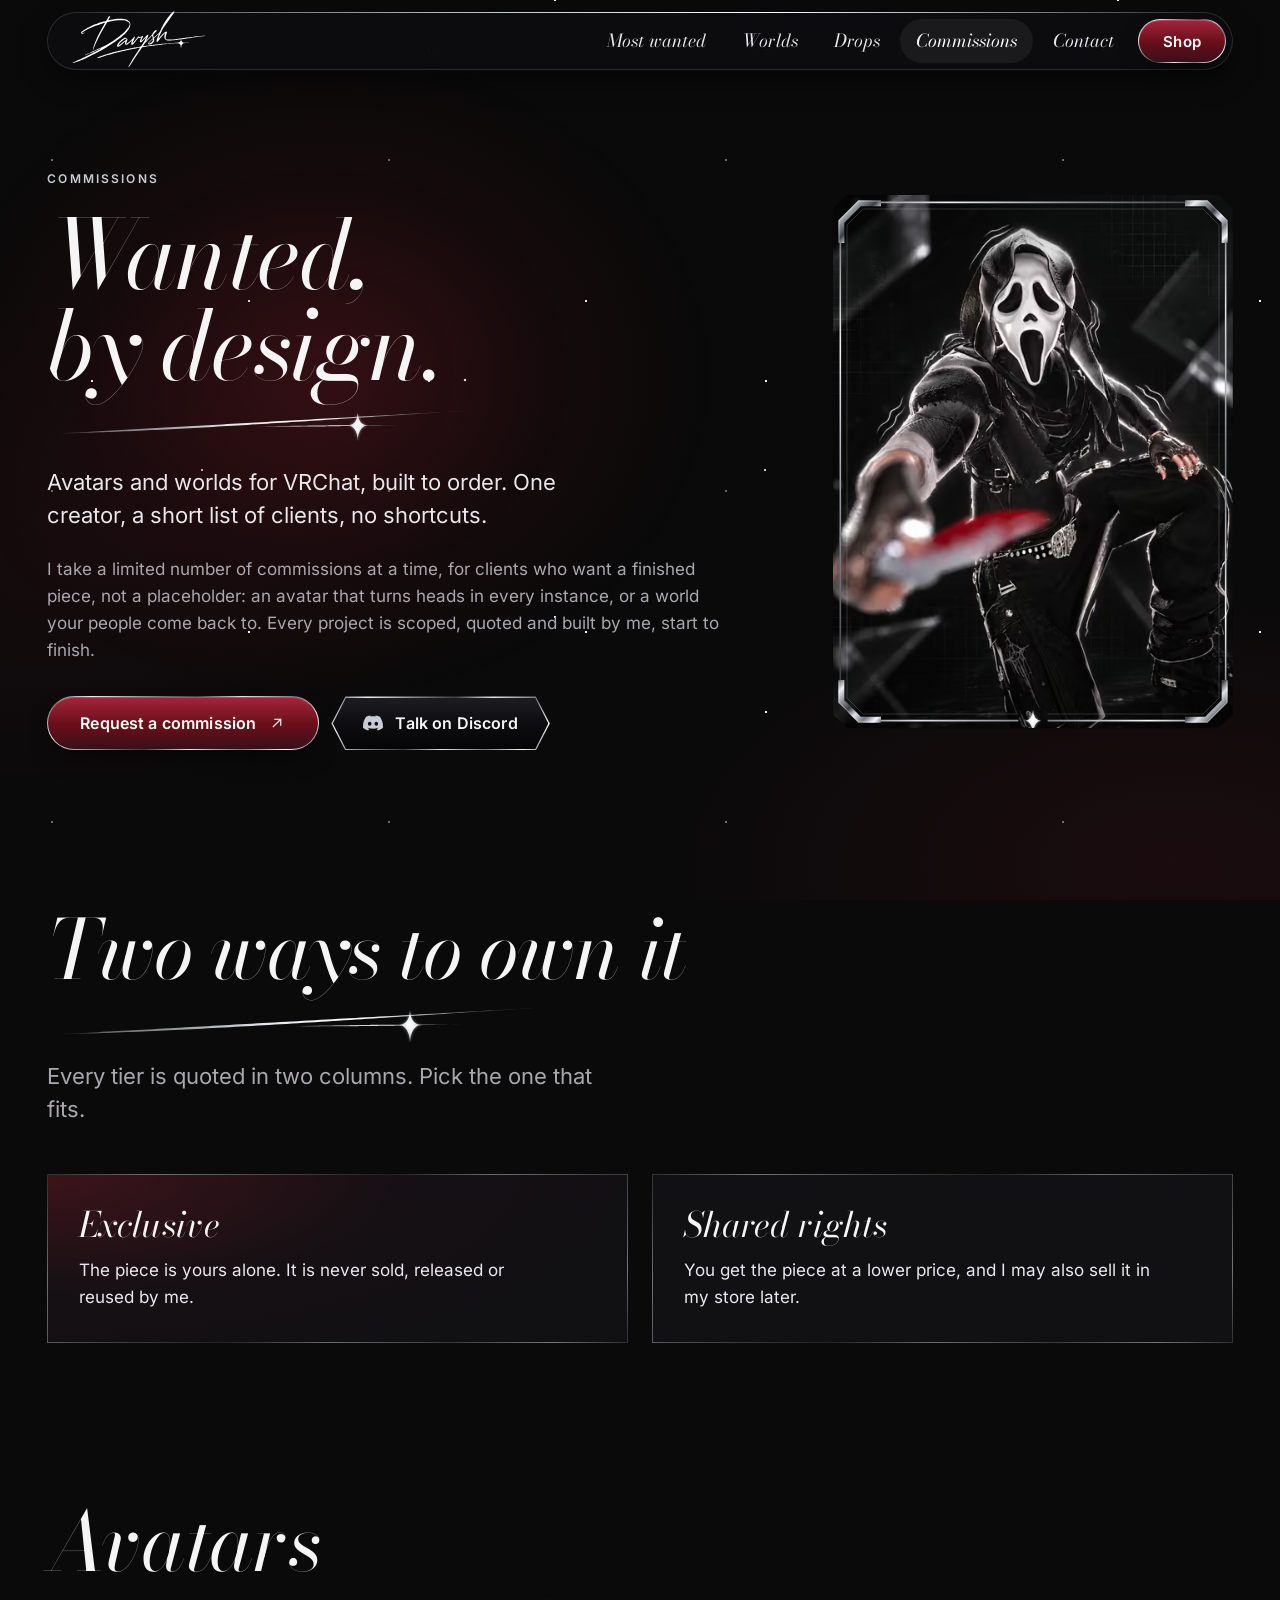
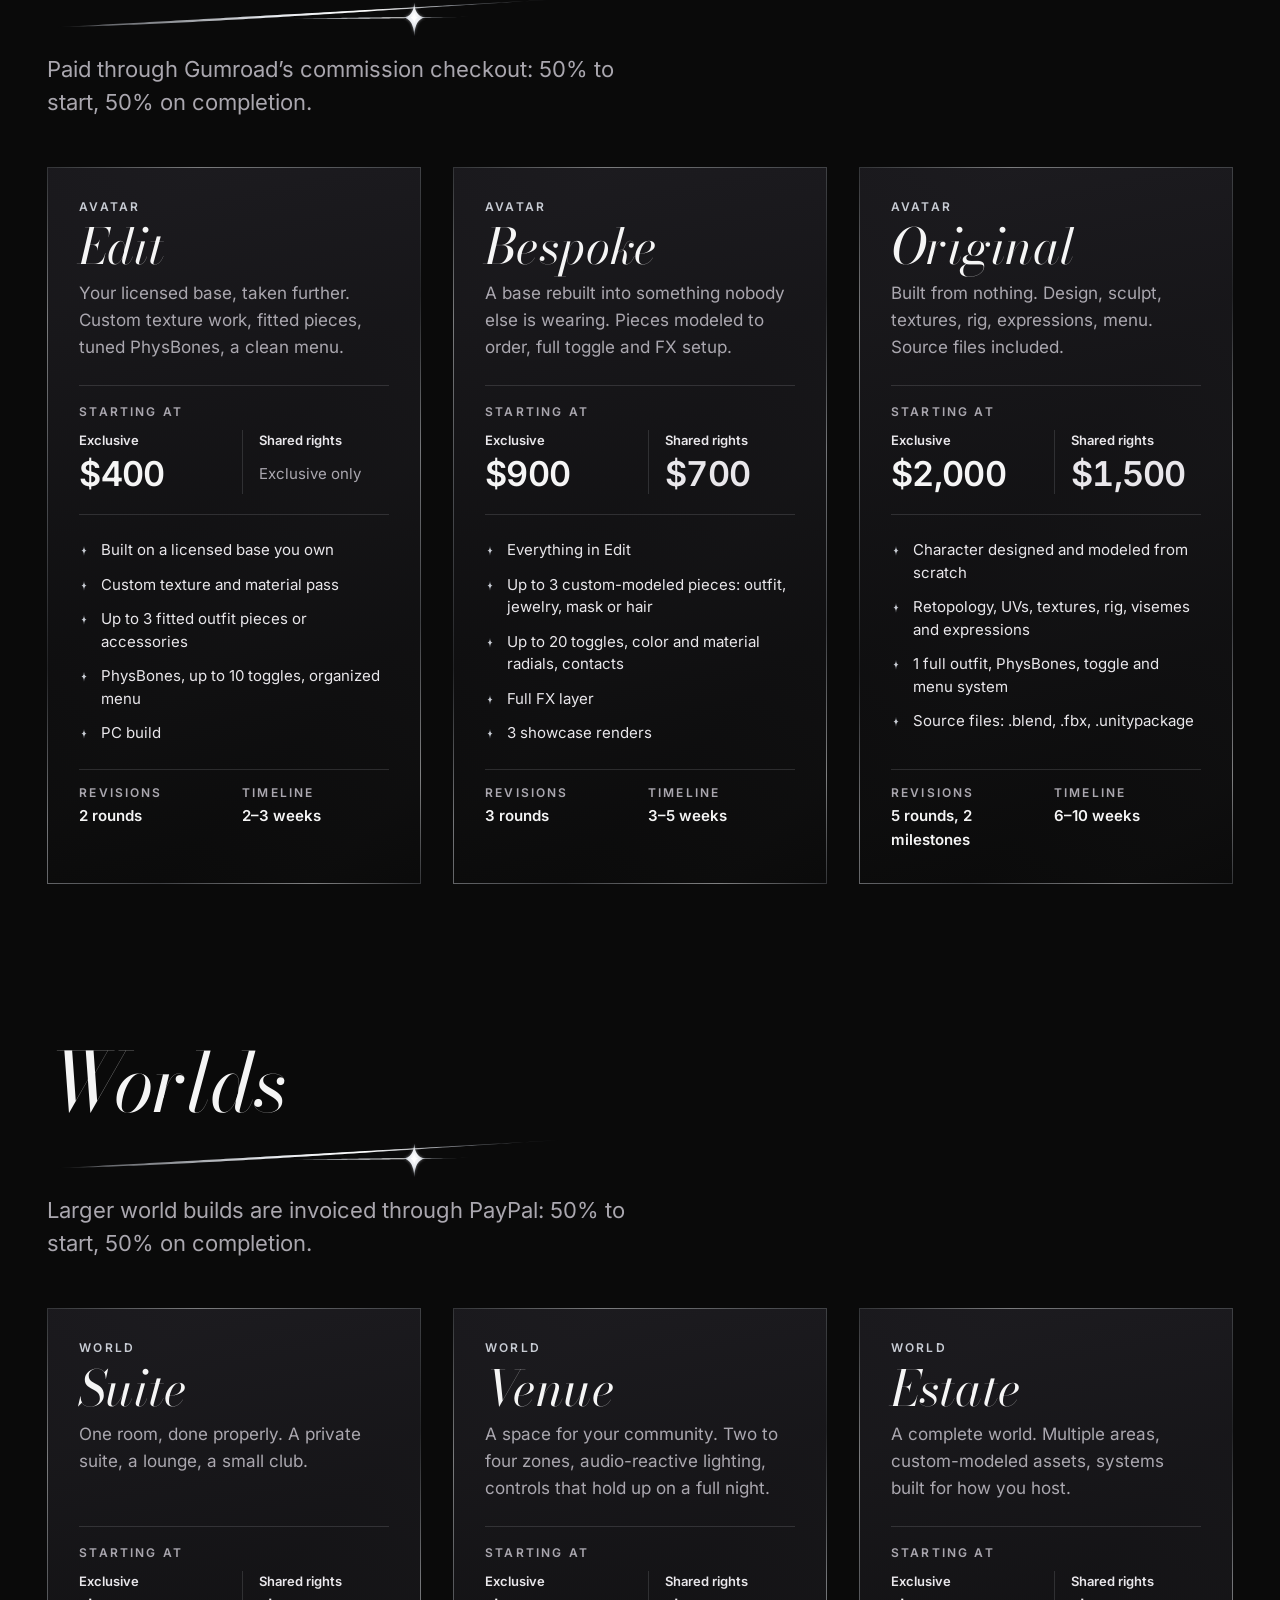
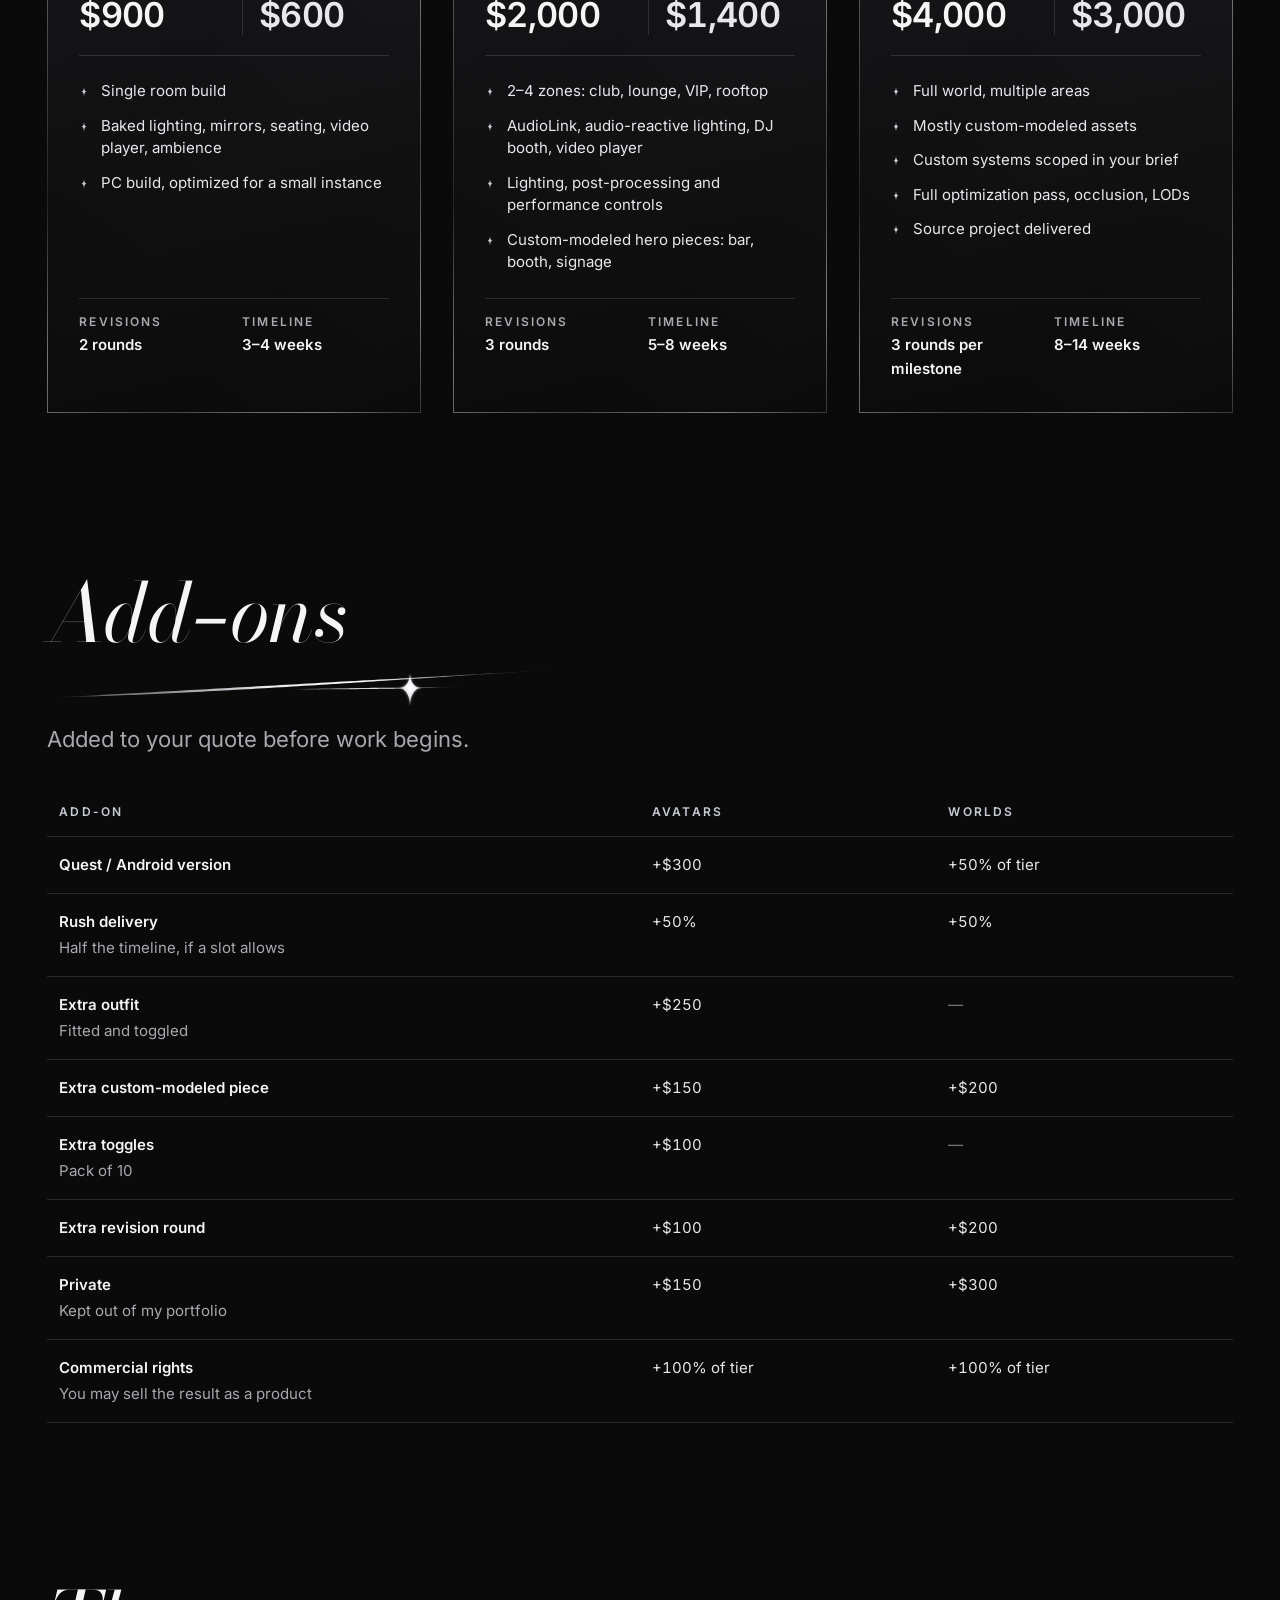
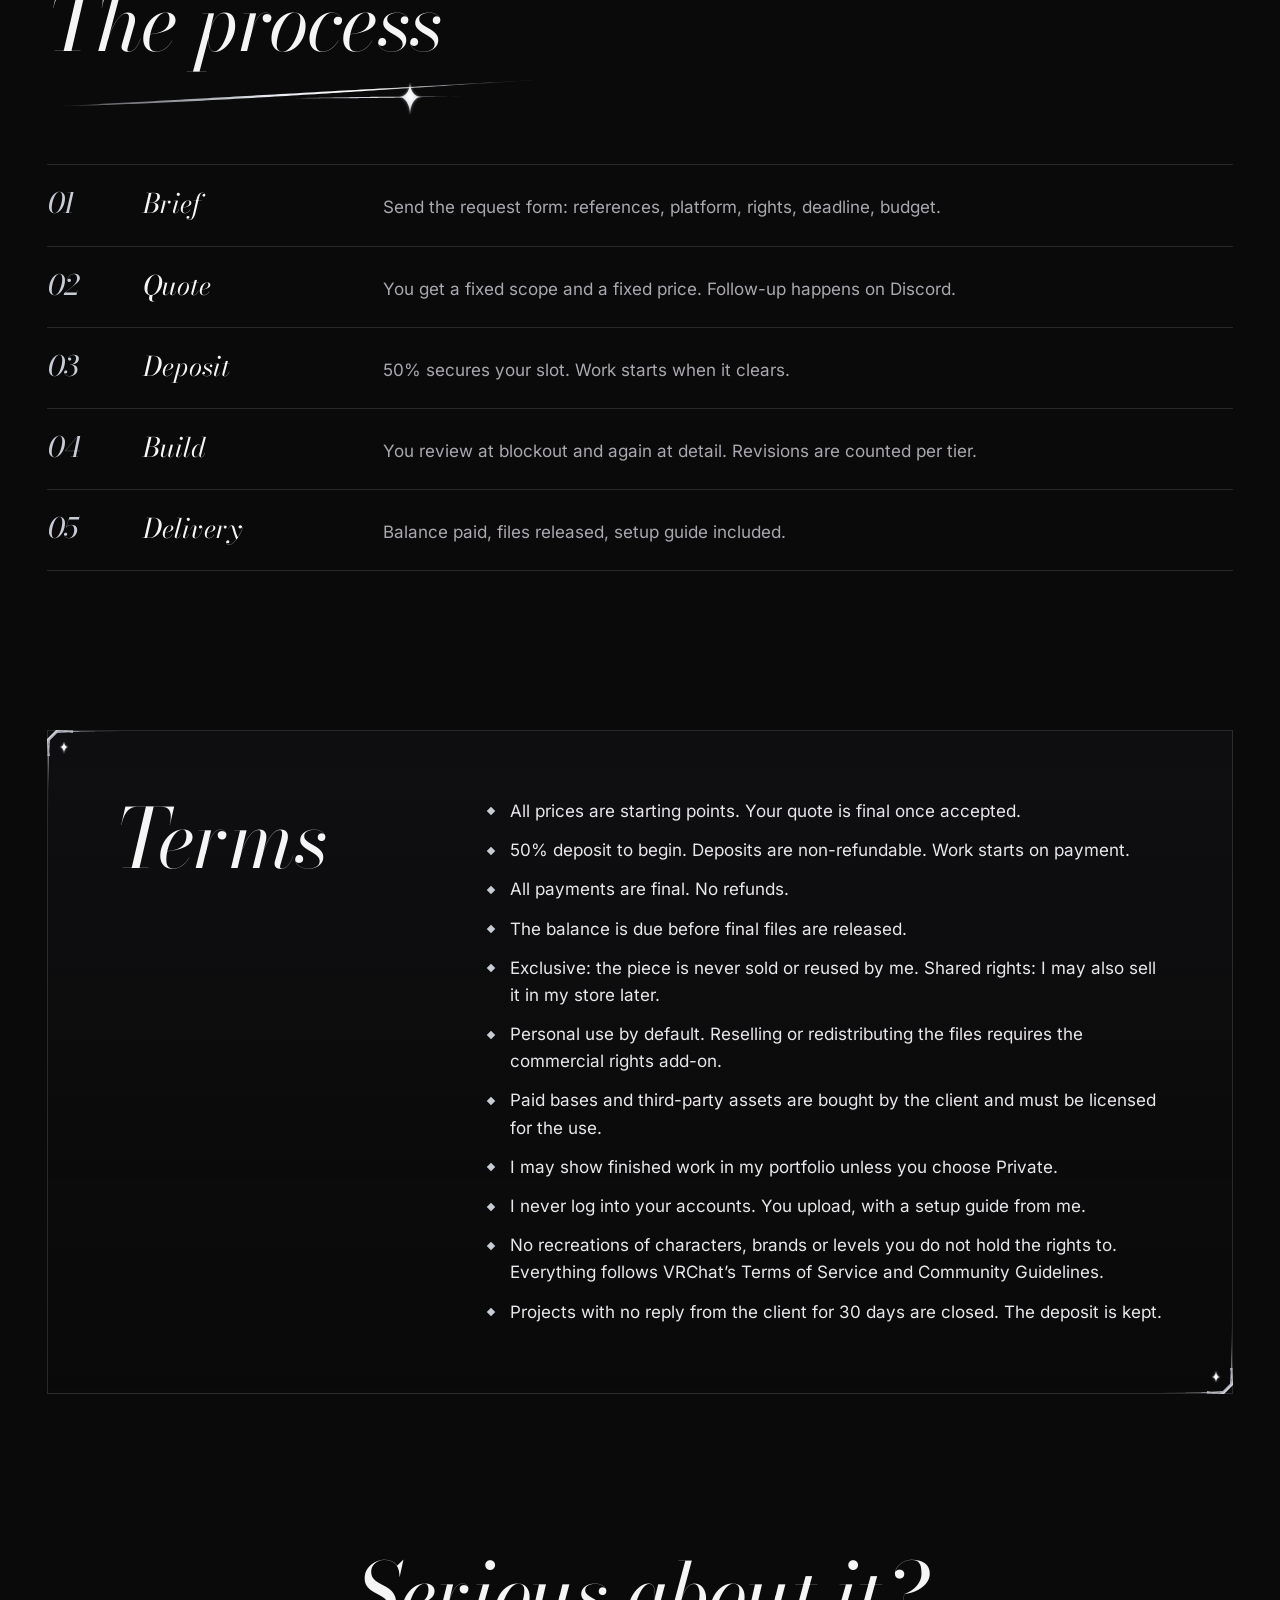
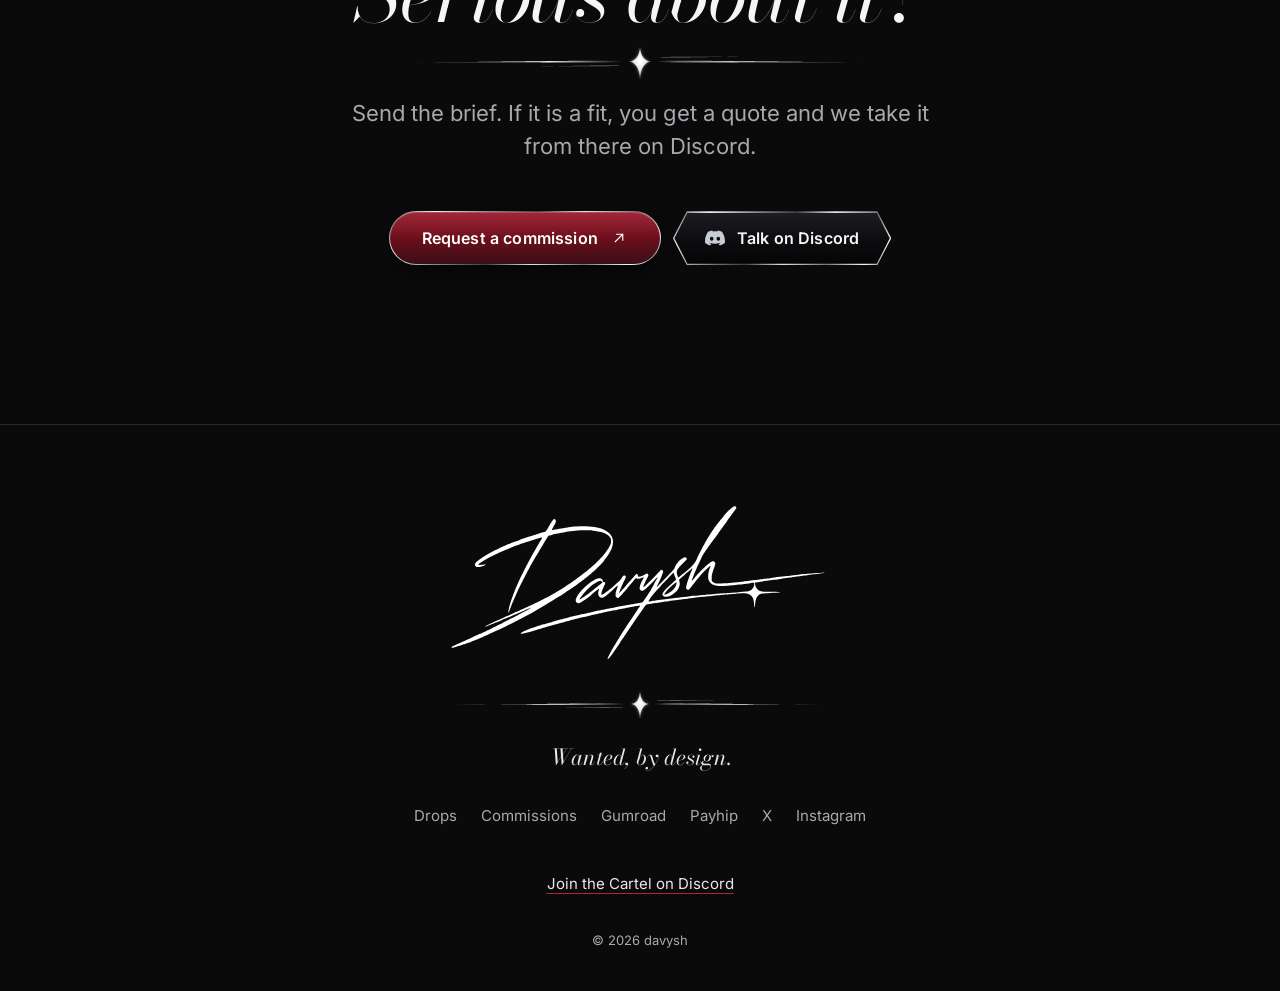
==== commit e7919c5b: "v3.4: Drops page and section, cookieless analytics" ====
--- a/commissions/index.html
+++ b/commissions/index.html
@@ -34,6 +34,7 @@
 <link rel="preload" href="/fonts/inter-latin.woff2" as="font" type="font/woff2" crossorigin>
 <link rel="stylesheet" href="/styles.css">
 <script>document.documentElement.classList.add('js')</script>
+<script src="/analytics.js" defer></script>
 <script type="application/ld+json">{"@context":"https://schema.org","@graph":[{"@type":"WebPage","@id":"https://davysh.com/commissions/#webpage","url":"https://davysh.com/commissions/","name":"VRChat Avatar and World Commissions — davysh","isPartOf":{"@id":"https://davysh.com/#website"},"about":{"@id":"https://davysh.com/commissions/#service"},"breadcrumb":{"@id":"https://davysh.com/commissions/#breadcrumb"},"inLanguage":"en"},{"@type":"BreadcrumbList","@id":"https://davysh.com/commissions/#breadcrumb","itemListElement":[{"@type":"ListItem","position":1,"name":"davysh","item":"https://davysh.com/"},{"@type":"ListItem","position":2,"name":"Commissions","item":"https://davysh.com/commissions/"}]},{"@type":"Service","@id":"https://davysh.com/commissions/#service","name":"VRChat avatar and world commissions","serviceType":"Custom 3D avatar and world creation for VRChat","provider":{"@type":"Organization","@id":"https://davysh.com/#davysh","name":"davysh","url":"https://davysh.com/"},"url":"https://davysh.com/commissions/","hasOfferCatalog":{"@type":"OfferCatalog","name":"Commission tiers (starting prices)","itemListElement":[{"@type":"Offer","name":"Avatar commission: Edit (exclusive)","category":"VRChat avatar commission","priceSpecification":{"@type":"PriceSpecification","minPrice":400,"priceCurrency":"USD"}},{"@type":"Offer","name":"Avatar commission: Bespoke (exclusive)","category":"VRChat avatar commission","priceSpecification":{"@type":"PriceSpecification","minPrice":900,"priceCurrency":"USD"}},{"@type":"Offer","name":"Avatar commission: Bespoke (shared rights)","category":"VRChat avatar commission","priceSpecification":{"@type":"PriceSpecification","minPrice":700,"priceCurrency":"USD"}},{"@type":"Offer","name":"Avatar commission: Original (exclusive)","category":"VRChat avatar commission","priceSpecification":{"@type":"PriceSpecification","minPrice":2000,"priceCurrency":"USD"}},{"@type":"Offer","name":"Avatar commission: Original (shared rights)","category":"VRChat avatar commission","priceSpecification":{"@type":"PriceSpecification","minPrice":1500,"priceCurrency":"USD"}},{"@type":"Offer","name":"World commission: Suite (exclusive)","category":"VRChat world commission","priceSpecification":{"@type":"PriceSpecification","minPrice":900,"priceCurrency":"USD"}},{"@type":"Offer","name":"World commission: Suite (shared rights)","category":"VRChat world commission","priceSpecification":{"@type":"PriceSpecification","minPrice":600,"priceCurrency":"USD"}},{"@type":"Offer","name":"World commission: Venue (exclusive)","category":"VRChat world commission","priceSpecification":{"@type":"PriceSpecification","minPrice":2000,"priceCurrency":"USD"}},{"@type":"Offer","name":"World commission: Venue (shared rights)","category":"VRChat world commission","priceSpecification":{"@type":"PriceSpecification","minPrice":1400,"priceCurrency":"USD"}},{"@type":"Offer","name":"World commission: Estate (exclusive)","category":"VRChat world commission","priceSpecification":{"@type":"PriceSpecification","minPrice":4000,"priceCurrency":"USD"}},{"@type":"Offer","name":"World commission: Estate (shared rights)","category":"VRChat world commission","priceSpecification":{"@type":"PriceSpecification","minPrice":3000,"priceCurrency":"USD"}}]}}]}</script>
 </head>
 <body class="page-cm">
@@ -46,10 +47,11 @@
     <ul class="pill-links">
       <li class="hide-sm"><a href="/#wanted">Most wanted</a></li>
       <li class="hide-sm"><a href="/#worlds">Worlds</a></li>
-      <li><a href="/commissions/" aria-current="page">Commissions</a></li>
+      <li><a href="/drops/" data-goatcounter-click="click-drops-nav">Drops</a></li>
+      <li><a href="/commissions/" aria-current="page" data-goatcounter-click="click-commissions-nav">Commissions</a></li>
       <li class="hide-xs"><a href="/#cartel">Contact</a></li>
     </ul>
-    <a class="btn btn-wine btn-sm" href="https://davysh.gumroad.com" rel="noopener">Shop</a>
+    <a class="btn btn-wine btn-sm" href="https://davysh.gumroad.com" rel="noopener" data-goatcounter-click="click-gumroad-nav">Shop</a>
   </nav>
 </header>
 
@@ -62,8 +64,8 @@
       <p class="cm-sub">Avatars and worlds for VRChat, built to order. One creator, a short list of clients, no shortcuts.</p>
       <p class="cm-pitch">I take a limited number of commissions at a time, for clients who want a finished piece, not a placeholder: an avatar that turns heads in every instance, or a world your people come back to. Every project is scoped, quoted and built by me, start to finish.</p>
       <div class="hero-ctas">
-          <a class="btn btn-wine" href="https://tally.so/r/o99L0N" target="_blank" rel="noopener">Request a commission <svg class="ico" viewBox="0 0 24 24" width="18" height="18" aria-hidden="true" focusable="false"><path d="M7 17 17 7M9 7h8v8" fill="none" stroke="currentColor" stroke-width="1.5" stroke-linecap="square"/></svg></a>
-          <a class="btn btn-ghost" href="https://discord.gg/SQxCcmQSXt" target="_blank" rel="noopener"><svg class="pf" viewBox="0 0 24 24" width="20" height="20" aria-hidden="true" focusable="false"><path fill="currentColor" d="M20.317 4.3698a19.7913 19.7913 0 00-4.8851-1.5152.0741.0741 0 00-.0785.0371c-.211.3753-.4447.8648-.6083 1.2495-1.8447-.2762-3.68-.2762-5.4868 0-.1636-.3933-.4058-.8742-.6177-1.2495a.077.077 0 00-.0785-.037 19.7363 19.7363 0 00-4.8852 1.515.0699.0699 0 00-.0321.0277C.5334 9.0458-.319 13.5799.0992 18.0578a.0824.0824 0 00.0312.0561c2.0528 1.5076 4.0413 2.4228 5.9929 3.0294a.0777.0777 0 00.0842-.0276c.4616-.6304.8731-1.2952 1.226-1.9942a.076.076 0 00-.0416-.1057c-.6528-.2476-1.2743-.5495-1.8722-.8923a.077.077 0 01-.0076-.1277c.1258-.0943.2517-.1923.3718-.2914a.0743.0743 0 01.0776-.0105c3.9278 1.7933 8.18 1.7933 12.0614 0a.0739.0739 0 01.0785.0095c.1202.099.246.1981.3728.2924a.077.077 0 01-.0066.1276 12.2986 12.2986 0 01-1.873.8914.0766.0766 0 00-.0407.1067c.3604.698.7719 1.3628 1.225 1.9932a.076.076 0 00.0842.0286c1.961-.6067 3.9495-1.5219 6.0023-3.0294a.077.077 0 00.0313-.0552c.5004-5.177-.8382-9.6739-3.5485-13.6604a.061.061 0 00-.0312-.0286zM8.02 15.3312c-1.1825 0-2.1569-1.0857-2.1569-2.419 0-1.3332.9555-2.4189 2.157-2.4189 1.2108 0 2.1757 1.0952 2.1568 2.419 0 1.3332-.9555 2.4189-2.1569 2.4189zm7.9748 0c-1.1825 0-2.1569-1.0857-2.1569-2.419 0-1.3332.9554-2.4189 2.1569-2.4189 1.2108 0 2.1757 1.0952 2.1568 2.419 0 1.3332-.946 2.4189-2.1568 2.4189Z"/></svg> Talk on Discord</a>
+          <a class="btn btn-wine" href="https://tally.so/r/o99L0N" target="_blank" rel="noopener" data-goatcounter-click="click-commission-request-hero">Request a commission <svg class="ico" viewBox="0 0 24 24" width="18" height="18" aria-hidden="true" focusable="false"><path d="M7 17 17 7M9 7h8v8" fill="none" stroke="currentColor" stroke-width="1.5" stroke-linecap="square"/></svg></a>
+          <a class="btn btn-ghost" href="https://discord.gg/SQxCcmQSXt" target="_blank" rel="noopener" data-goatcounter-click="click-discord-hero"><svg class="pf" viewBox="0 0 24 24" width="20" height="20" aria-hidden="true" focusable="false"><path fill="currentColor" d="M20.317 4.3698a19.7913 19.7913 0 00-4.8851-1.5152.0741.0741 0 00-.0785.0371c-.211.3753-.4447.8648-.6083 1.2495-1.8447-.2762-3.68-.2762-5.4868 0-.1636-.3933-.4058-.8742-.6177-1.2495a.077.077 0 00-.0785-.037 19.7363 19.7363 0 00-4.8852 1.515.0699.0699 0 00-.0321.0277C.5334 9.0458-.319 13.5799.0992 18.0578a.0824.0824 0 00.0312.0561c2.0528 1.5076 4.0413 2.4228 5.9929 3.0294a.0777.0777 0 00.0842-.0276c.4616-.6304.8731-1.2952 1.226-1.9942a.076.076 0 00-.0416-.1057c-.6528-.2476-1.2743-.5495-1.8722-.8923a.077.077 0 01-.0076-.1277c.1258-.0943.2517-.1923.3718-.2914a.0743.0743 0 01.0776-.0105c3.9278 1.7933 8.18 1.7933 12.0614 0a.0739.0739 0 01.0785.0095c.1202.099.246.1981.3728.2924a.077.077 0 01-.0066.1276 12.2986 12.2986 0 01-1.873.8914.0766.0766 0 00-.0407.1067c.3604.698.7719 1.3628 1.225 1.9932a.076.076 0 00.0842.0286c1.961-.6067 3.9495-1.5219 6.0023-3.0294a.077.077 0 00.0313-.0552c.5004-5.177-.8382-9.6739-3.5485-13.6604a.061.061 0 00-.0312-.0286zM8.02 15.3312c-1.1825 0-2.1569-1.0857-2.1569-2.419 0-1.3332.9555-2.4189 2.157-2.4189 1.2108 0 2.1757 1.0952 2.1568 2.419 0 1.3332-.9555 2.4189-2.1569 2.4189zm7.9748 0c-1.1825 0-2.1569-1.0857-2.1569-2.419 0-1.3332.9554-2.4189 2.1569-2.4189 1.2108 0 2.1757 1.0952 2.1568 2.419 0 1.3332-.946 2.4189-2.1568 2.4189Z"/></svg> Talk on Discord</a>
         </div>
     </div>
     <figure class="cm-hero-art hide-sm" aria-hidden="true">
@@ -268,8 +270,8 @@
       <p class="sec-lede">Send the brief. If it is a fit, you get a quote and we take it from there on Discord.</p>
     </div>
     <div class="hero-ctas">
-        <a class="btn btn-wine" href="https://tally.so/r/o99L0N" target="_blank" rel="noopener">Request a commission <svg class="ico" viewBox="0 0 24 24" width="18" height="18" aria-hidden="true" focusable="false"><path d="M7 17 17 7M9 7h8v8" fill="none" stroke="currentColor" stroke-width="1.5" stroke-linecap="square"/></svg></a>
-        <a class="btn btn-ghost" href="https://discord.gg/SQxCcmQSXt" target="_blank" rel="noopener"><svg class="pf" viewBox="0 0 24 24" width="20" height="20" aria-hidden="true" focusable="false"><path fill="currentColor" d="M20.317 4.3698a19.7913 19.7913 0 00-4.8851-1.5152.0741.0741 0 00-.0785.0371c-.211.3753-.4447.8648-.6083 1.2495-1.8447-.2762-3.68-.2762-5.4868 0-.1636-.3933-.4058-.8742-.6177-1.2495a.077.077 0 00-.0785-.037 19.7363 19.7363 0 00-4.8852 1.515.0699.0699 0 00-.0321.0277C.5334 9.0458-.319 13.5799.0992 18.0578a.0824.0824 0 00.0312.0561c2.0528 1.5076 4.0413 2.4228 5.9929 3.0294a.0777.0777 0 00.0842-.0276c.4616-.6304.8731-1.2952 1.226-1.9942a.076.076 0 00-.0416-.1057c-.6528-.2476-1.2743-.5495-1.8722-.8923a.077.077 0 01-.0076-.1277c.1258-.0943.2517-.1923.3718-.2914a.0743.0743 0 01.0776-.0105c3.9278 1.7933 8.18 1.7933 12.0614 0a.0739.0739 0 01.0785.0095c.1202.099.246.1981.3728.2924a.077.077 0 01-.0066.1276 12.2986 12.2986 0 01-1.873.8914.0766.0766 0 00-.0407.1067c.3604.698.7719 1.3628 1.225 1.9932a.076.076 0 00.0842.0286c1.961-.6067 3.9495-1.5219 6.0023-3.0294a.077.077 0 00.0313-.0552c.5004-5.177-.8382-9.6739-3.5485-13.6604a.061.061 0 00-.0312-.0286zM8.02 15.3312c-1.1825 0-2.1569-1.0857-2.1569-2.419 0-1.3332.9555-2.4189 2.157-2.4189 1.2108 0 2.1757 1.0952 2.1568 2.419 0 1.3332-.9555 2.4189-2.1569 2.4189zm7.9748 0c-1.1825 0-2.1569-1.0857-2.1569-2.419 0-1.3332.9554-2.4189 2.1569-2.4189 1.2108 0 2.1757 1.0952 2.1568 2.419 0 1.3332-.946 2.4189-2.1568 2.4189Z"/></svg> Talk on Discord</a>
+        <a class="btn btn-wine" href="https://tally.so/r/o99L0N" target="_blank" rel="noopener" data-goatcounter-click="click-commission-request-bottom">Request a commission <svg class="ico" viewBox="0 0 24 24" width="18" height="18" aria-hidden="true" focusable="false"><path d="M7 17 17 7M9 7h8v8" fill="none" stroke="currentColor" stroke-width="1.5" stroke-linecap="square"/></svg></a>
+        <a class="btn btn-ghost" href="https://discord.gg/SQxCcmQSXt" target="_blank" rel="noopener" data-goatcounter-click="click-discord-bottom"><svg class="pf" viewBox="0 0 24 24" width="20" height="20" aria-hidden="true" focusable="false"><path fill="currentColor" d="M20.317 4.3698a19.7913 19.7913 0 00-4.8851-1.5152.0741.0741 0 00-.0785.0371c-.211.3753-.4447.8648-.6083 1.2495-1.8447-.2762-3.68-.2762-5.4868 0-.1636-.3933-.4058-.8742-.6177-1.2495a.077.077 0 00-.0785-.037 19.7363 19.7363 0 00-4.8852 1.515.0699.0699 0 00-.0321.0277C.5334 9.0458-.319 13.5799.0992 18.0578a.0824.0824 0 00.0312.0561c2.0528 1.5076 4.0413 2.4228 5.9929 3.0294a.0777.0777 0 00.0842-.0276c.4616-.6304.8731-1.2952 1.226-1.9942a.076.076 0 00-.0416-.1057c-.6528-.2476-1.2743-.5495-1.8722-.8923a.077.077 0 01-.0076-.1277c.1258-.0943.2517-.1923.3718-.2914a.0743.0743 0 01.0776-.0105c3.9278 1.7933 8.18 1.7933 12.0614 0a.0739.0739 0 01.0785.0095c.1202.099.246.1981.3728.2924a.077.077 0 01-.0066.1276 12.2986 12.2986 0 01-1.873.8914.0766.0766 0 00-.0407.1067c.3604.698.7719 1.3628 1.225 1.9932a.076.076 0 00.0842.0286c1.961-.6067 3.9495-1.5219 6.0023-3.0294a.077.077 0 00.0313-.0552c.5004-5.177-.8382-9.6739-3.5485-13.6604a.061.061 0 00-.0312-.0286zM8.02 15.3312c-1.1825 0-2.1569-1.0857-2.1569-2.419 0-1.3332.9555-2.4189 2.157-2.4189 1.2108 0 2.1757 1.0952 2.1568 2.419 0 1.3332-.9555 2.4189-2.1569 2.4189zm7.9748 0c-1.1825 0-2.1569-1.0857-2.1569-2.419 0-1.3332.9554-2.4189 2.1569-2.4189 1.2108 0 2.1757 1.0952 2.1568 2.419 0 1.3332-.946 2.4189-2.1568 2.4189Z"/></svg> Talk on Discord</a>
       </div>
   </section>
 </main>
@@ -279,13 +281,14 @@
   <span class="divider divider-center" aria-hidden="true"></span>
   <p class="foot-tag">Wanted, by design.</p>
   <ul class="foot-links">
-    <li><a href="/commissions/" aria-current="page">Commissions</a></li>
-    <li><a href="https://davysh.gumroad.com" rel="noopener">Gumroad</a></li>
-    <li><a href="https://payhip.com/davysh" rel="noopener">Payhip</a></li>
-    <li><a href="https://x.com/Davysh_VRC" target="_blank" rel="me noopener">X</a></li>
-    <li><a href="https://instagram.com/Davysh_Vrc" target="_blank" rel="me noopener">Instagram</a></li>
+    <li><a href="/drops/" data-goatcounter-click="click-drops-footer">Drops</a></li>
+    <li><a href="/commissions/" aria-current="page" data-goatcounter-click="click-commissions-footer">Commissions</a></li>
+    <li><a href="https://davysh.gumroad.com" rel="noopener" data-goatcounter-click="click-gumroad-footer">Gumroad</a></li>
+    <li><a href="https://payhip.com/davysh" rel="noopener" data-goatcounter-click="click-payhip-footer">Payhip</a></li>
+    <li><a href="https://x.com/Davysh_VRC" target="_blank" rel="me noopener" data-goatcounter-click="click-x-footer">X</a></li>
+    <li><a href="https://instagram.com/Davysh_Vrc" target="_blank" rel="me noopener" data-goatcounter-click="click-instagram-footer">Instagram</a></li>
   </ul>
-  <a class="foot-join" href="https://discord.gg/SQxCcmQSXt" target="_blank" rel="noopener">Join the Cartel on Discord</a>
+  <a class="foot-join" href="https://discord.gg/SQxCcmQSXt" target="_blank" rel="noopener" data-goatcounter-click="click-discord-footer">Join the Cartel on Discord</a>
   <p class="foot-legal">© 2026 davysh</p>
 </footer>
 <script src="/reveal.js" defer></script>
--- a/styles.css
+++ b/styles.css
@@ -263,7 +263,6 @@
 .card-plate img { width: 100%; height: 100%; object-fit: cover; transition: transform var(--dv-dur-slow) var(--dv-ease-out); }
 .card-plate::after { content: ""; position: absolute; inset: 0; z-index: 2; pointer-events: none; background: url(brand/kit/frame-card-3x4.svg) center / 100% 100% no-repeat; }
 .card-plate::before { content: ""; position: absolute; inset: 0; z-index: 1; pointer-events: none; background: linear-gradient(180deg, rgba(0,0,0,.32) 0, transparent 16%, transparent 72%, rgba(0,0,0,.5) 100%); }
-.c-ryder .card-plate img { object-position: 50% 20%; }
 .card-body { display: grid; gap: var(--dv-s2); padding: 0 var(--dv-s1); }
 .card-name { font: italic 400 var(--dv-t-h3)/1.1 var(--dv-font-display); color: var(--dv-frost); }
 .card-kind { font: 600 var(--dv-t-label)/1.3 var(--dv-font-body); letter-spacing: var(--dv-ls-label); text-transform: uppercase; color: var(--dv-chrome); }
@@ -521,3 +520,48 @@
 @media (min-width: 900px) { .cm-hero { grid-template-columns: minmax(0, 1fr) minmax(280px, 400px); align-items: center; column-gap: var(--dv-s16, 4rem); } }
 .cm-hero-art { margin: 0; }
 .tier-grid { row-gap: var(--dv-s8); }
+
+/* v3.4 drops log */
+.drops-home { max-width: var(--dv-max); margin: 0 auto; padding: var(--dv-section) var(--dv-gutter) 0; }
+.drop-grid { display: grid; gap: var(--dv-s10) var(--dv-s4); grid-template-columns: repeat(2, minmax(0, 1fr)); list-style: none; margin: 0; padding: 0; }
+@media (min-width: 700px) { .drop-grid { grid-template-columns: repeat(3, minmax(0, 1fr)); gap: var(--dv-s12) var(--dv-s6); } }
+@media (min-width: 1100px) { .drop-grid { grid-template-columns: repeat(4, minmax(0, 1fr)); gap: var(--dv-s12) var(--dv-s8); } }
+.drop-link { display: grid; gap: var(--dv-s2); text-decoration: none; color: inherit; }
+.drop-plate { --cut: 12px; position: relative; display: block; aspect-ratio: 1; margin-bottom: var(--dv-s2); overflow: hidden; background: var(--dv-onyx); clip-path: var(--chamfer); }
+.drop-plate::after { content: ""; position: absolute; inset: 0; pointer-events: none; clip-path: var(--chamfer);
+  background: var(--dv-g-chrome); opacity: .5; padding: 1px; -webkit-mask: linear-gradient(#000 0 0) content-box, linear-gradient(#000 0 0); -webkit-mask-composite: xor; mask: linear-gradient(#000 0 0) content-box exclude, linear-gradient(#000 0 0); transition: opacity var(--dv-dur-base) ease; }
+.drop-plate img { width: 100%; height: 100%; object-fit: cover; transition: transform var(--dv-dur-slow) var(--dv-ease-out); }
+.drop-date { font: 600 var(--dv-t-label)/1.3 var(--dv-font-body); letter-spacing: var(--dv-ls-label); text-transform: uppercase; color: var(--dv-chrome); }
+.drop-name { font: italic 400 var(--dv-t-h4)/1.1 var(--dv-font-display); color: var(--dv-frost); overflow-wrap: anywhere; }
+.drop-kind { font-size: var(--dv-t-small); line-height: 1.45; color: var(--dv-c-text-muted); }
+.drop-link:hover .drop-plate img { transform: scale(1.04); }
+.drop-link:hover .drop-plate::after { opacity: .9; }
+.drop-link:hover .drop-name { text-decoration: underline; text-decoration-color: var(--dv-garnet); text-decoration-thickness: 1px; text-underline-offset: .2em; }
+.drop-link:focus-visible { outline: 2px solid var(--dv-c-focus); outline-offset: 4px; }
+.drops-all { margin-top: var(--dv-s12); }
+@media (max-width: 599.98px) { .drops-all { display: flex; } .drop-name { font-size: 1.25rem; } .drop-kind { font-size: .875rem; } }
+.drops-hero { padding-bottom: 0; }
+.drops-note { color: var(--dv-c-text-muted); font-size: var(--dv-t-small); }
+.drops-note a { color: var(--dv-c-text); margin-left: var(--dv-s2); }
+.drops-note a:hover { color: #fff; text-decoration-color: var(--dv-garnet); }
+.drops-log { max-width: var(--dv-max); margin: 0 auto; padding: var(--dv-s16) var(--dv-gutter) 0; }
+.drops-count { margin-bottom: var(--dv-s4); font: 600 var(--dv-t-label)/1.3 var(--dv-font-body); letter-spacing: var(--dv-ls-label); text-transform: uppercase; color: var(--dv-c-text-muted); }
+.drops-count strong { color: #fff; font-weight: 600; }
+.drop-month { padding-top: var(--dv-s12); }
+.drop-month-title { display: flex; align-items: baseline; gap: var(--dv-s4); margin-bottom: var(--dv-s8); padding-bottom: var(--dv-s4); border-bottom: 1px solid var(--dv-line);
+  font: italic 400 var(--dv-t-h3)/1.1 var(--dv-font-display); color: var(--dv-frost); }
+.drop-month-count { font: 600 var(--dv-t-label)/1 var(--dv-font-body); letter-spacing: var(--dv-ls-label); color: var(--dv-chrome); }
+.drops-more { max-width: var(--dv-max); margin: 0 auto; padding: var(--dv-s16) var(--dv-gutter) 0; }
+@media (max-width: 479.98px) {
+  .pill { gap: var(--dv-s1); padding-right: var(--dv-s2); }
+  .pill-mark img { width: 100px; }
+  .pill-links { gap: 0; }
+  .pill-links a { padding: 0 .5rem; font-size: 1rem; }
+  .pill .btn-sm { padding: 0 var(--dv-s3); }
+}
+@media (max-width: 599.98px) { .pill-links .hide-xs { display: none; } }
+@media (max-width: 359.98px) {
+  .pill-mark img { width: 84px; }
+  .pill-links a { padding: 0 .375rem; font-size: .9375rem; }
+  .pill .btn-sm { padding: 0 var(--dv-s2); }
+}
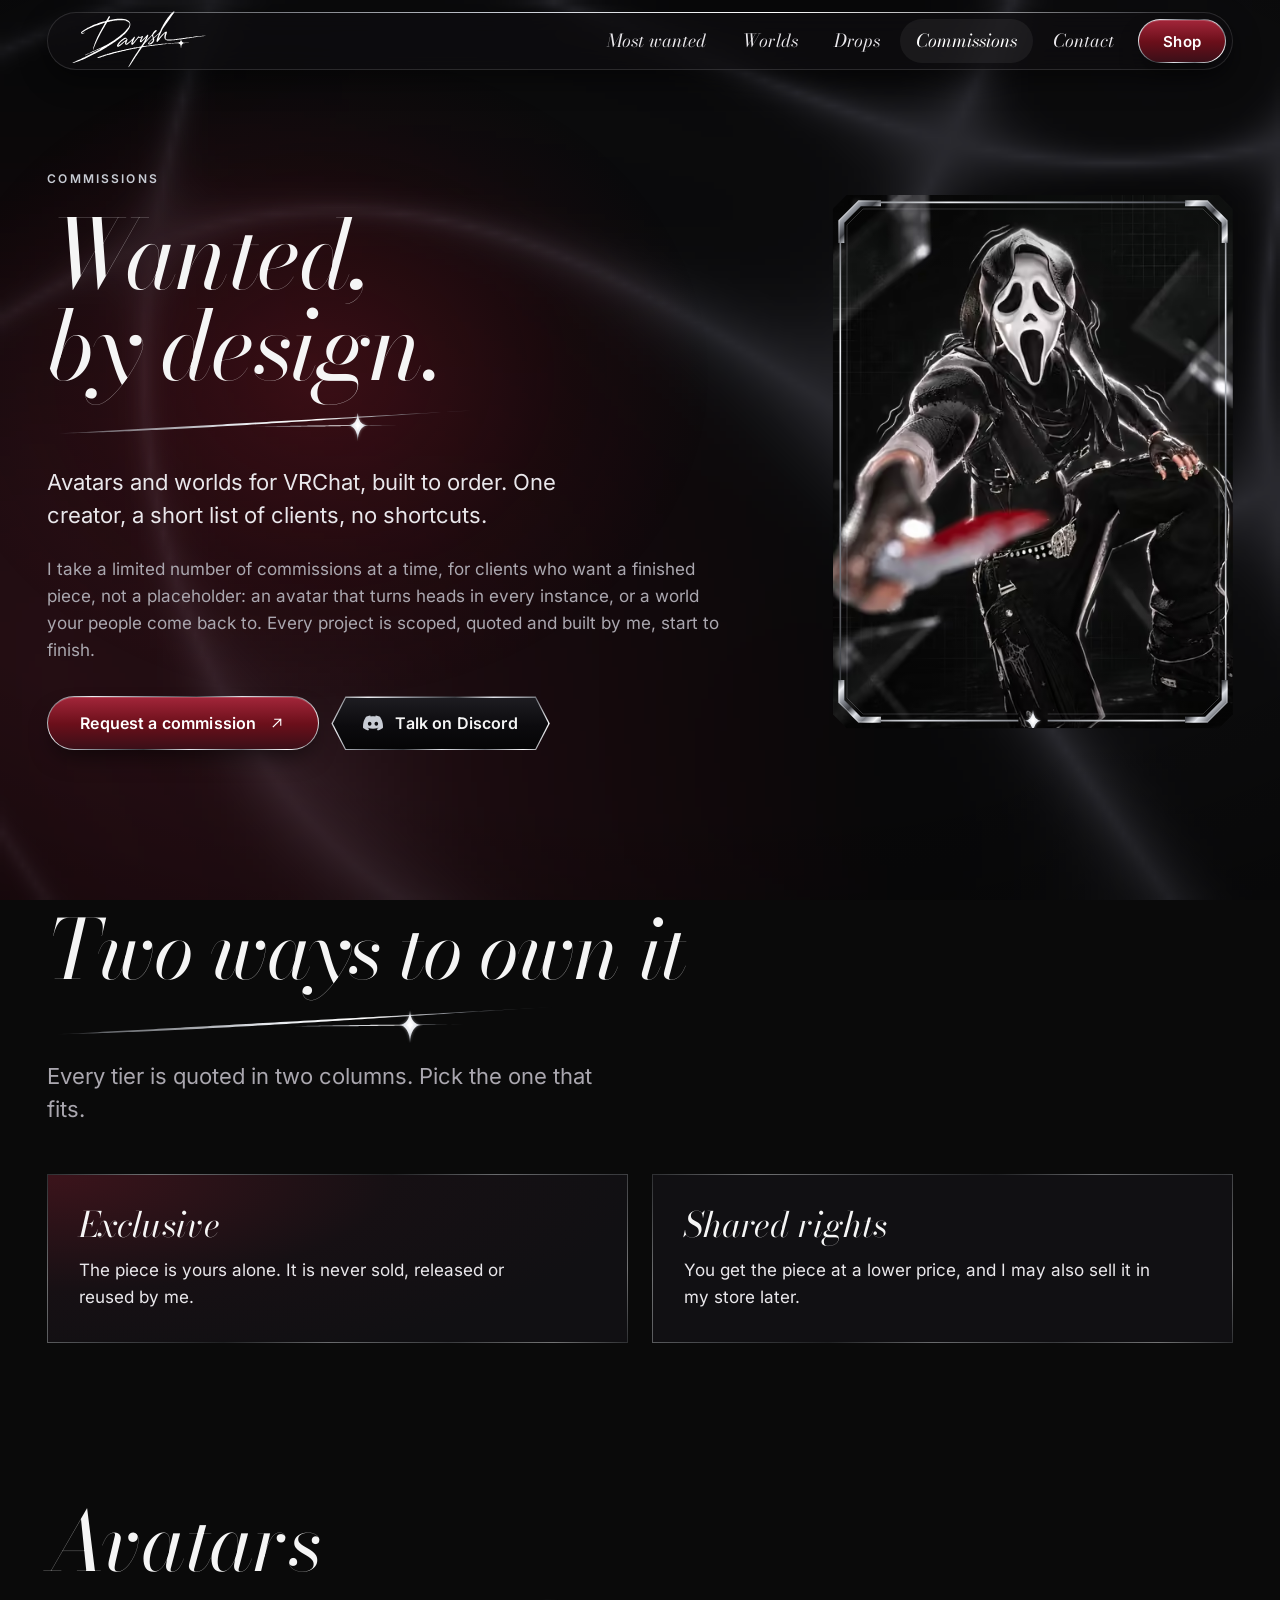
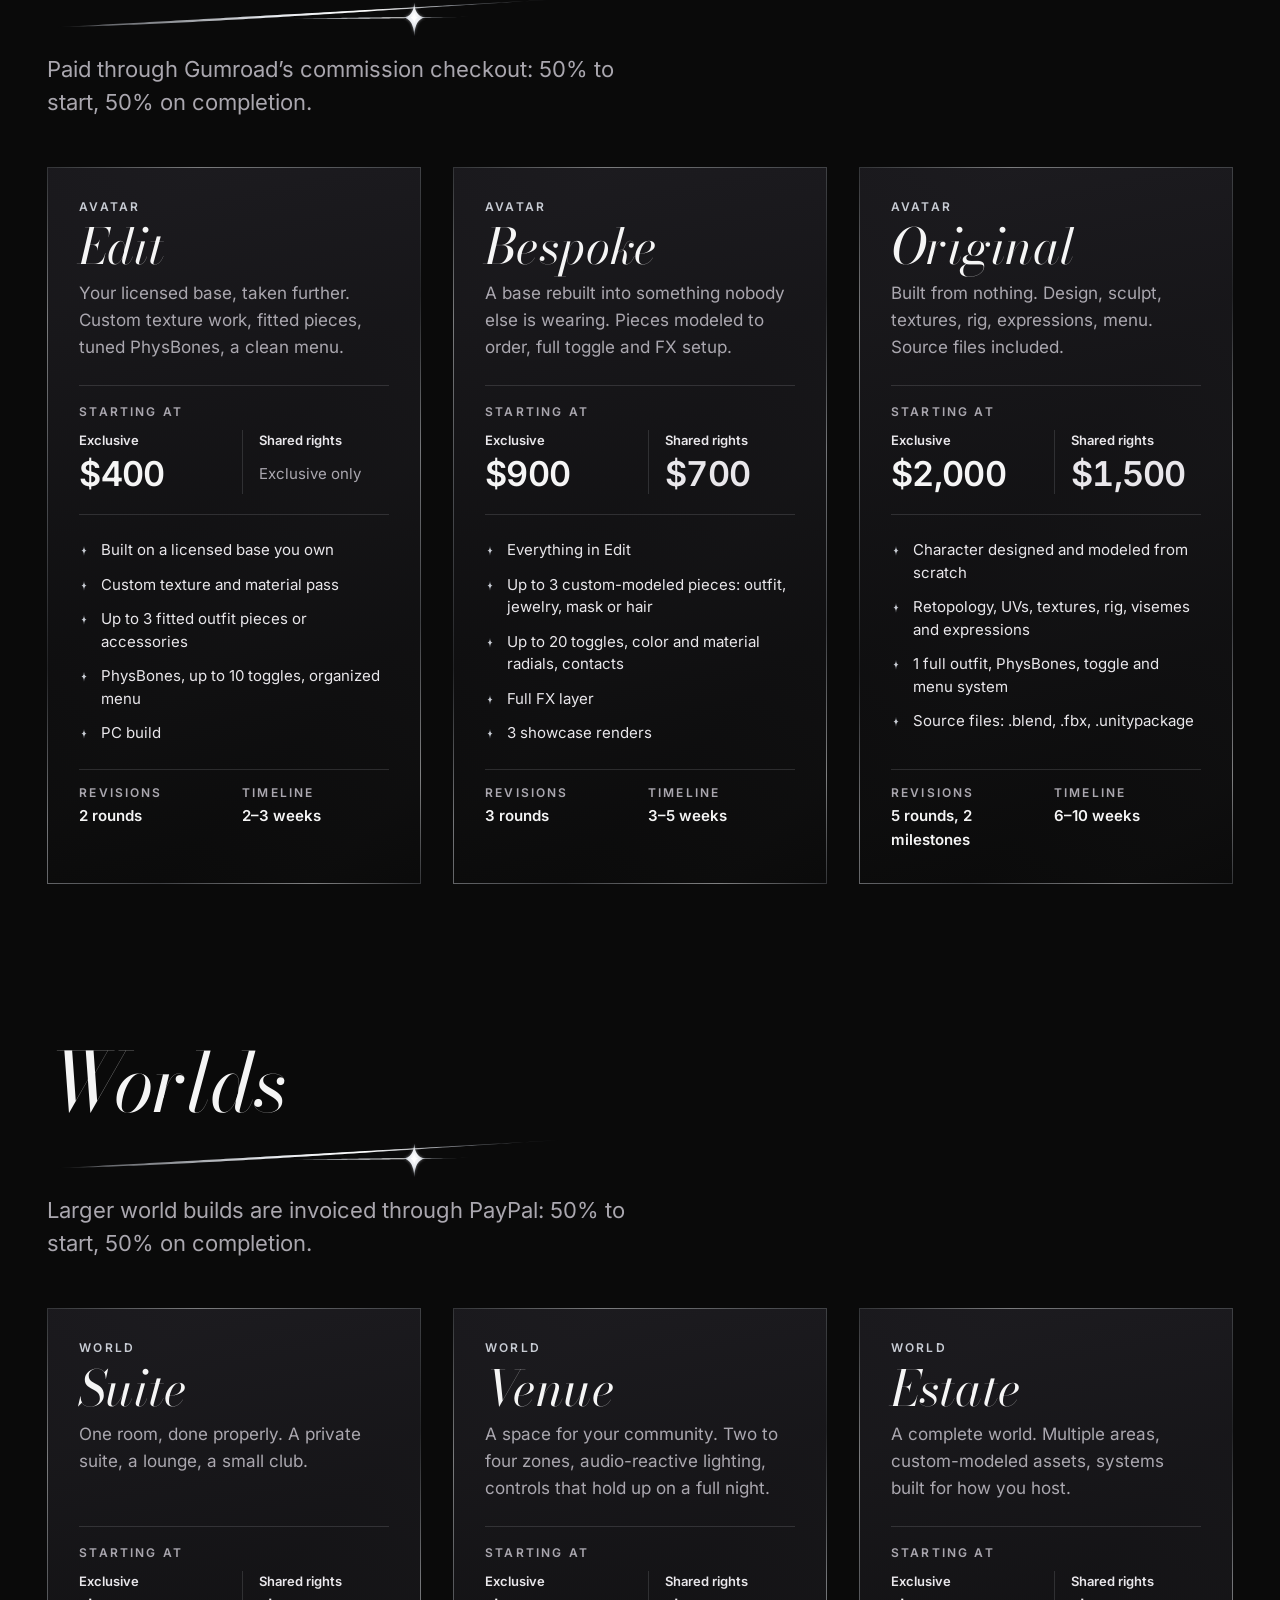
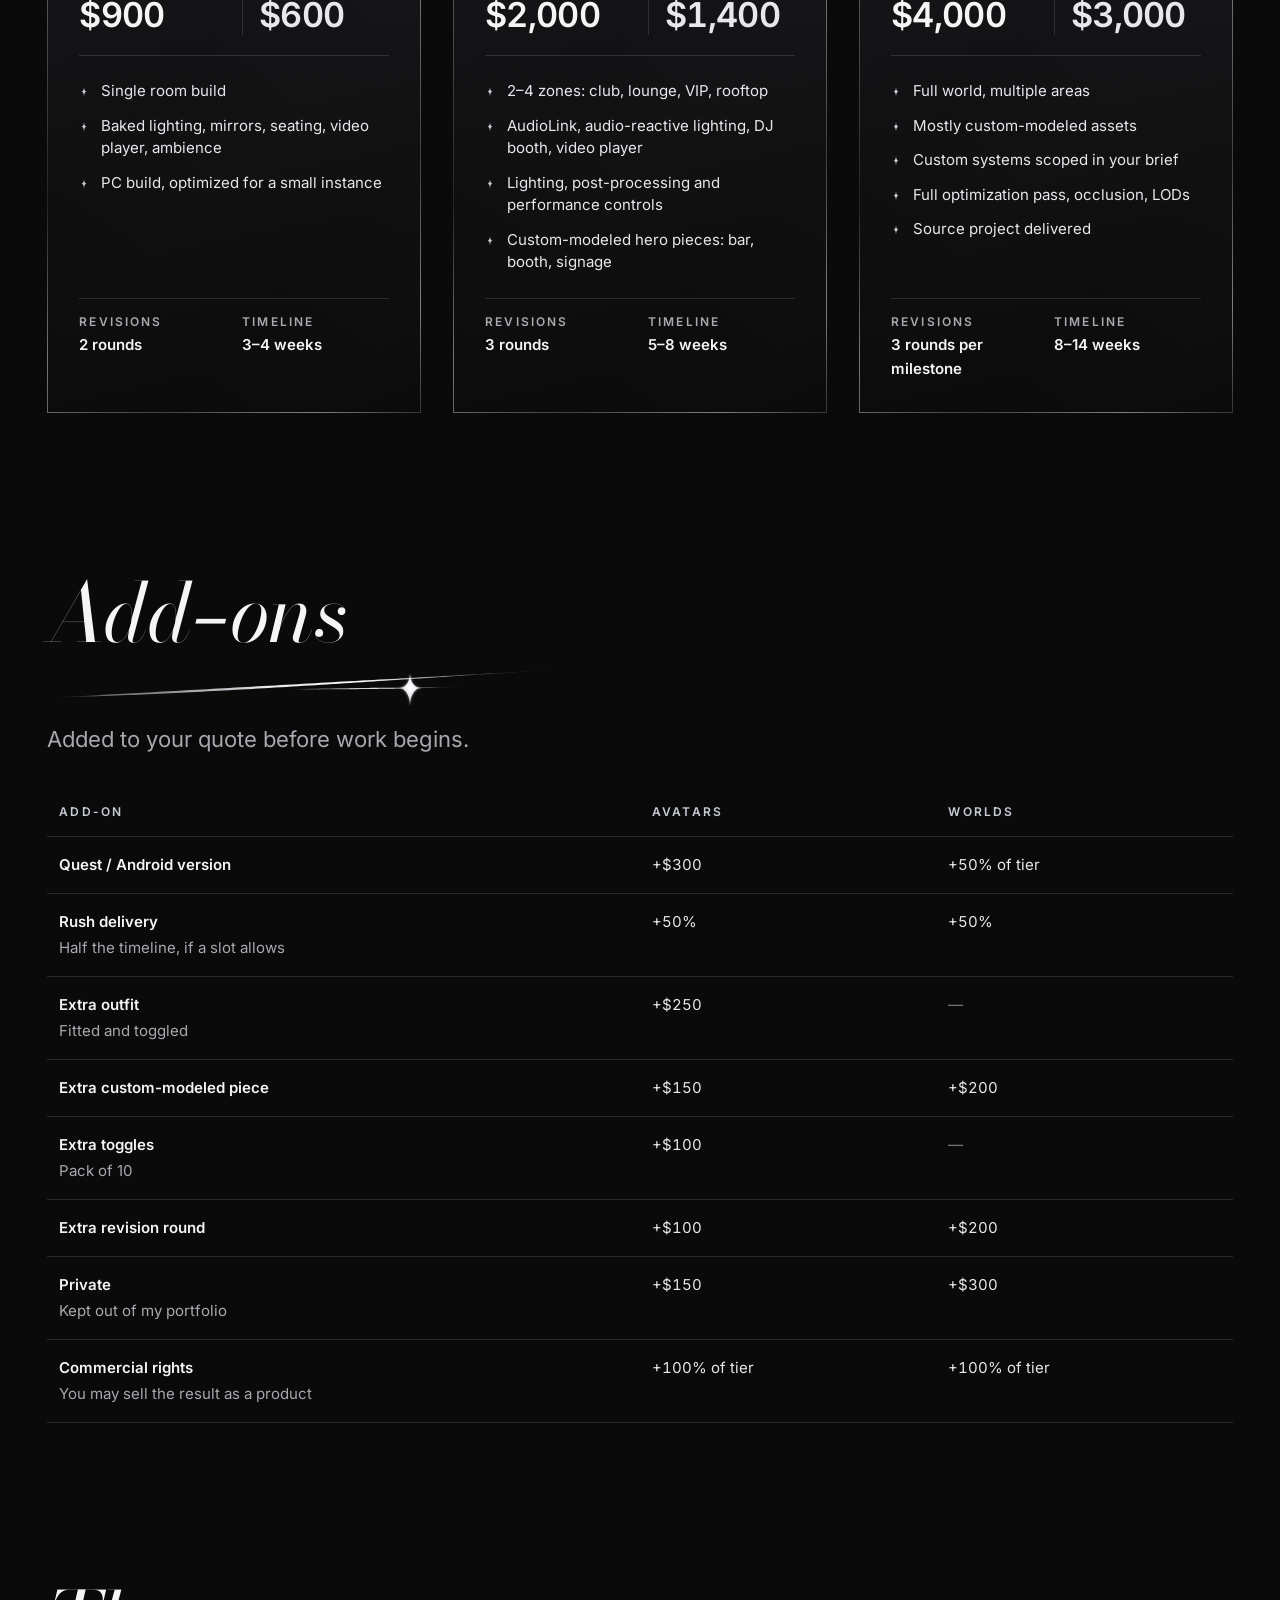
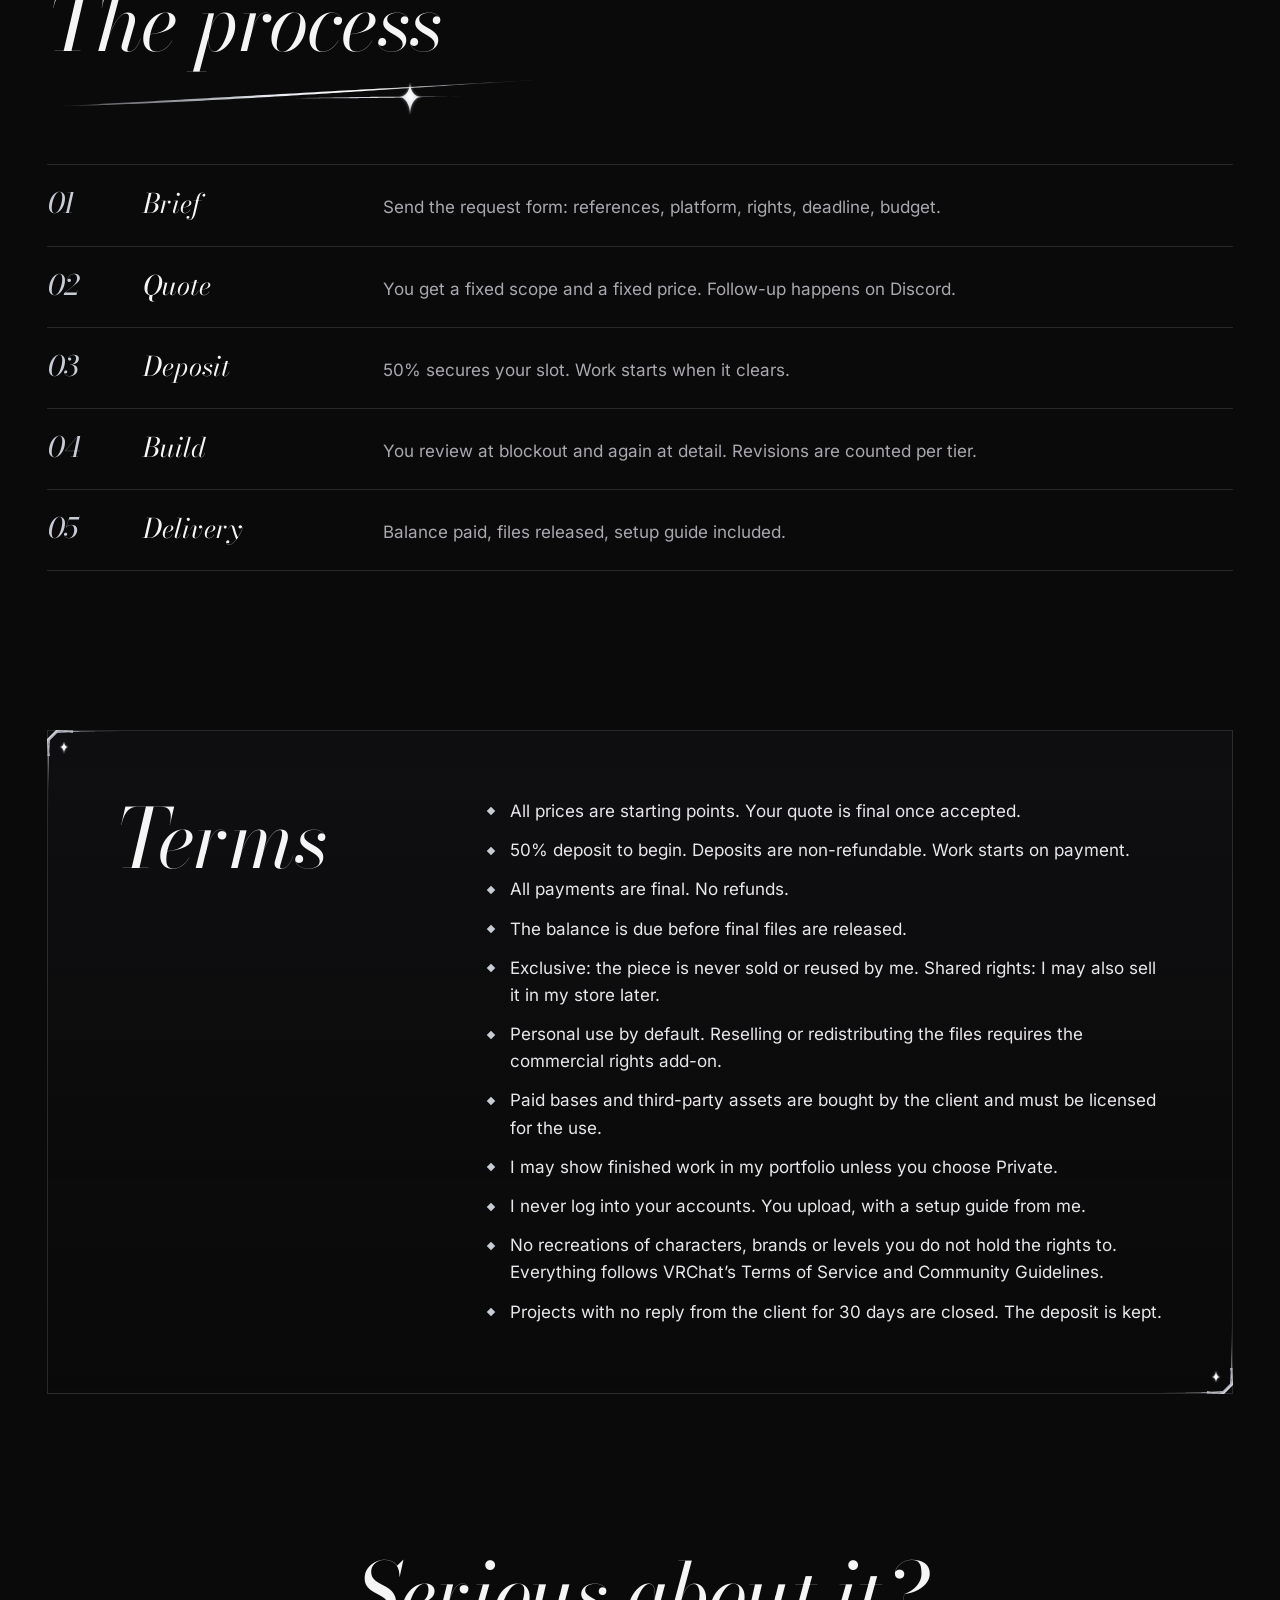
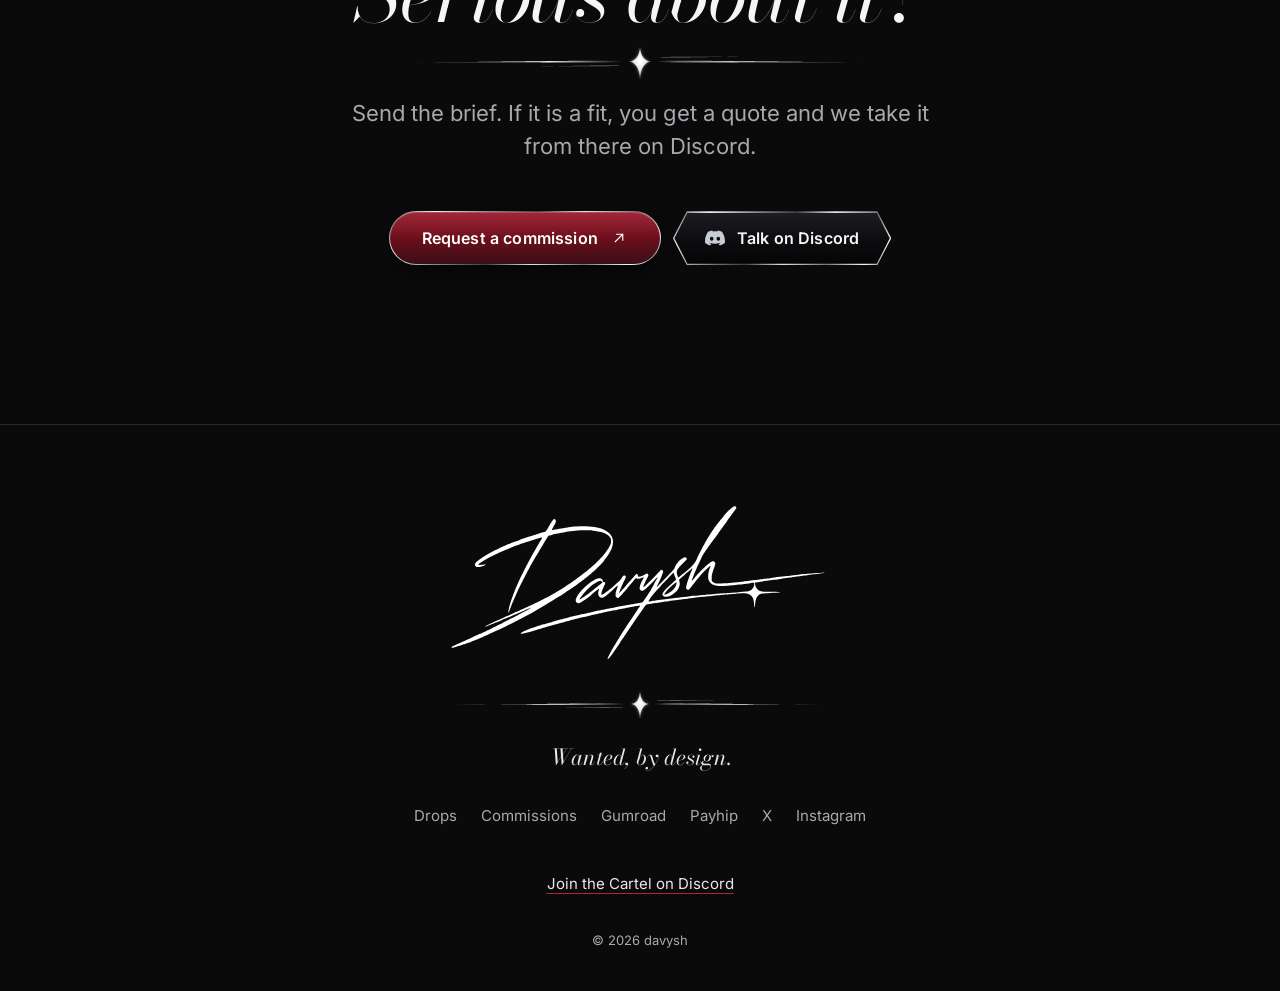
==== commit 4b4caecd: "v3.6: liquid chrome background" ====
--- a/commissions/index.html
+++ b/commissions/index.html
@@ -33,6 +33,7 @@
 <link rel="preload" href="/fonts/bodoni-moda-italic-latin.woff2" as="font" type="font/woff2" crossorigin>
 <link rel="preload" href="/fonts/inter-latin.woff2" as="font" type="font/woff2" crossorigin>
 <link rel="stylesheet" href="/styles.css">
+<link rel="stylesheet" href="/bg.css">
 <script>document.documentElement.classList.add('js')</script>
 <script src="/analytics.js" defer></script>
 <script type="application/ld+json">{"@context":"https://schema.org","@graph":[{"@type":"WebPage","@id":"https://davysh.com/commissions/#webpage","url":"https://davysh.com/commissions/","name":"VRChat Avatar and World Commissions — davysh","isPartOf":{"@id":"https://davysh.com/#website"},"about":{"@id":"https://davysh.com/commissions/#service"},"breadcrumb":{"@id":"https://davysh.com/commissions/#breadcrumb"},"inLanguage":"en"},{"@type":"BreadcrumbList","@id":"https://davysh.com/commissions/#breadcrumb","itemListElement":[{"@type":"ListItem","position":1,"name":"davysh","item":"https://davysh.com/"},{"@type":"ListItem","position":2,"name":"Commissions","item":"https://davysh.com/commissions/"}]},{"@type":"Service","@id":"https://davysh.com/commissions/#service","name":"VRChat avatar and world commissions","serviceType":"Custom 3D avatar and world creation for VRChat","provider":{"@type":"Organization","@id":"https://davysh.com/#davysh","name":"davysh","url":"https://davysh.com/"},"url":"https://davysh.com/commissions/","hasOfferCatalog":{"@type":"OfferCatalog","name":"Commission tiers (starting prices)","itemListElement":[{"@type":"Offer","name":"Avatar commission: Edit (exclusive)","category":"VRChat avatar commission","priceSpecification":{"@type":"PriceSpecification","minPrice":400,"priceCurrency":"USD"}},{"@type":"Offer","name":"Avatar commission: Bespoke (exclusive)","category":"VRChat avatar commission","priceSpecification":{"@type":"PriceSpecification","minPrice":900,"priceCurrency":"USD"}},{"@type":"Offer","name":"Avatar commission: Bespoke (shared rights)","category":"VRChat avatar commission","priceSpecification":{"@type":"PriceSpecification","minPrice":700,"priceCurrency":"USD"}},{"@type":"Offer","name":"Avatar commission: Original (exclusive)","category":"VRChat avatar commission","priceSpecification":{"@type":"PriceSpecification","minPrice":2000,"priceCurrency":"USD"}},{"@type":"Offer","name":"Avatar commission: Original (shared rights)","category":"VRChat avatar commission","priceSpecification":{"@type":"PriceSpecification","minPrice":1500,"priceCurrency":"USD"}},{"@type":"Offer","name":"World commission: Suite (exclusive)","category":"VRChat world commission","priceSpecification":{"@type":"PriceSpecification","minPrice":900,"priceCurrency":"USD"}},{"@type":"Offer","name":"World commission: Suite (shared rights)","category":"VRChat world commission","priceSpecification":{"@type":"PriceSpecification","minPrice":600,"priceCurrency":"USD"}},{"@type":"Offer","name":"World commission: Venue (exclusive)","category":"VRChat world commission","priceSpecification":{"@type":"PriceSpecification","minPrice":2000,"priceCurrency":"USD"}},{"@type":"Offer","name":"World commission: Venue (shared rights)","category":"VRChat world commission","priceSpecification":{"@type":"PriceSpecification","minPrice":1400,"priceCurrency":"USD"}},{"@type":"Offer","name":"World commission: Estate (exclusive)","category":"VRChat world commission","priceSpecification":{"@type":"PriceSpecification","minPrice":4000,"priceCurrency":"USD"}},{"@type":"Offer","name":"World commission: Estate (shared rights)","category":"VRChat world commission","priceSpecification":{"@type":"PriceSpecification","minPrice":3000,"priceCurrency":"USD"}}]}}]}</script>
@@ -292,5 +293,6 @@
   <p class="foot-legal">© 2026 davysh</p>
 </footer>
 <script src="/reveal.js" defer></script>
+<script src="/bg.js" defer></script>
 </body>
 </html>
--- a/styles.css
+++ b/styles.css
@@ -319,9 +319,6 @@
 .framed::before, .framed::after { content: ""; position: absolute; width: clamp(64px, 8vw, 90px); aspect-ratio: 1; pointer-events: none; background: url(brand/kit/corner-flourish.svg) 0 0 / contain no-repeat; }
 .framed::before { top: -6px; left: -6px; }
 .framed::after { right: -6px; bottom: -6px; transform: rotate(180deg); }
-.about-title { font: italic 400 var(--dv-t-display)/.95 var(--dv-font-display); letter-spacing: -.02em; color: var(--dv-frost); }
-.about-body { display: grid; gap: var(--dv-s4); max-width: 36ch; font-size: var(--dv-t-lead); line-height: 1.6; color: var(--dv-c-text); }
-.about-body p + p { color: var(--dv-c-text-muted); }
 @media (min-width: 900px) { .framed { grid-template-columns: 7fr 5fr; align-items: end; } }
 
 /* ---- Cartel ---- */
@@ -565,3 +562,31 @@
   .pill-links a { padding: 0 .375rem; font-size: .9375rem; }
   .pill .btn-sm { padding: 0 var(--dv-s2); }
 }
+
+/* ---- v3.5 about: studio statement ---- */
+.about { overflow-x: clip; }
+.about-panel { position: relative; isolation: isolate; display: grid; gap: var(--dv-s10) var(--dv-s16); padding: clamp(2.5rem, 1.5rem + 3vw, 4.5rem) 0; }
+.about-panel::before, .about-panel::after { content: ""; position: absolute; left: 0; right: 0; height: 1px; background: var(--dv-g-stroke); opacity: .7; }
+.about-panel::before { top: 0; }
+.about-panel::after { bottom: 0; }
+.about-head { position: relative; display: grid; gap: var(--dv-s5); align-content: start; }
+.about-head::before { content: ""; position: absolute; z-index: -1; inset: -40% -30% -40% -20%; background: var(--dv-g-glow-wine); opacity: .55; pointer-events: none; }
+.about-title { font: italic 400 var(--dv-t-display)/.95 var(--dv-font-display); letter-spacing: -.02em; color: var(--dv-frost); }
+.about-head .divider { width: min(100%, 360px); margin-top: calc(var(--dv-s2) * -1); }
+.about-body { display: grid; gap: var(--dv-s4); align-content: start; max-width: 40ch; color: var(--dv-c-text-muted); font-size: var(--dv-t-body); line-height: 1.65; }
+.about-lead { font: italic 400 var(--dv-t-h4)/1.3 var(--dv-font-display); color: var(--dv-frost); margin-bottom: var(--dv-s2); text-wrap: balance; }
+.about-body a { color: var(--dv-c-text); text-decoration: underline; text-decoration-color: var(--dv-garnet); text-underline-offset: 4px; }
+.about-body a:hover { color: #fff; }
+.about-facts { display: grid; grid-template-columns: repeat(3, minmax(0, 1fr)); margin: 0; padding: var(--dv-s8) 0 0; list-style: none; border-top: 1px solid var(--dv-line); }
+.about-facts li { display: grid; gap: var(--dv-s2); align-content: start; padding: 0 var(--dv-s4); }
+.about-facts li:first-child { padding-left: 0; }
+.about-facts li + li { border-left: 1px solid var(--dv-line); }
+.fact-num { font: italic 400 clamp(2.5rem, 1.8rem + 2.6vw, 4rem)/1 var(--dv-font-display); background: var(--dv-g-chrome-text); -webkit-background-clip: text; background-clip: text; color: transparent; }
+.fact-label { font: 600 var(--dv-t-label)/1.35 var(--dv-font-body); letter-spacing: var(--dv-ls-label); text-transform: uppercase; color: var(--dv-chrome); }
+@media (min-width: 900px) {
+  .about-panel { grid-template-columns: minmax(0, 6fr) minmax(0, 5fr); align-items: start; }
+  .about-body { padding-top: calc(var(--dv-t-label) + var(--dv-s5)); }
+  .about-facts { grid-column: 1 / -1; }
+  .about-facts li { padding: 0 var(--dv-s8); }
+}
+@media (max-width: 479.98px) { .about-facts li { padding: 0 var(--dv-s3); } }
--- a/bg.css
+++ b/bg.css
@@ -0,0 +1,21 @@
+/* Retire the starfield: clear every star layer and its tile sizes. */
+html .sky { background-image: none; background-size: auto; background-repeat: no-repeat; background-color: #070708; }
+html .sky::before, html .sky::after { content: none; background-image: none; background-size: auto; background-repeat: no-repeat; animation: none; }
+
+/* B. Liquid chrome: a dark silk of chrome light that flows very slowly.
+   bg.js paints a tiny canvas (about 200px wide) that the browser scales up;
+   without JS, or with reduced motion, this static gradient or a single frame shows. */
+html .sky {
+  background-color: #060607;
+  background-image:
+    radial-gradient(60% 40% at 78% 18%, rgba(200, 204, 212, .07) 0%, transparent 70%),
+    linear-gradient(152deg, transparent 30%, rgba(200, 204, 212, .05) 44%, transparent 52%, rgba(200, 204, 212, .035) 63%, transparent 72%),
+    radial-gradient(45% 40% at 8% 88%, rgba(86, 21, 35, .3) 0%, transparent 72%),
+    radial-gradient(130% 95% at 50% 35%, #0e0e10 0%, #070708 60%, #030304 100%);
+}
+html .sky canvas { position: absolute; inset: 0; width: 100%; height: 100%; opacity: 0; transition: opacity 1.6s ease; }
+html .sky canvas.on { opacity: 1; }
+html .sky::after {
+  content: ""; position: absolute; inset: 0;
+  background: radial-gradient(120% 90% at 50% 40%, transparent 55%, rgba(0, 0, 0, .55) 100%);
+}
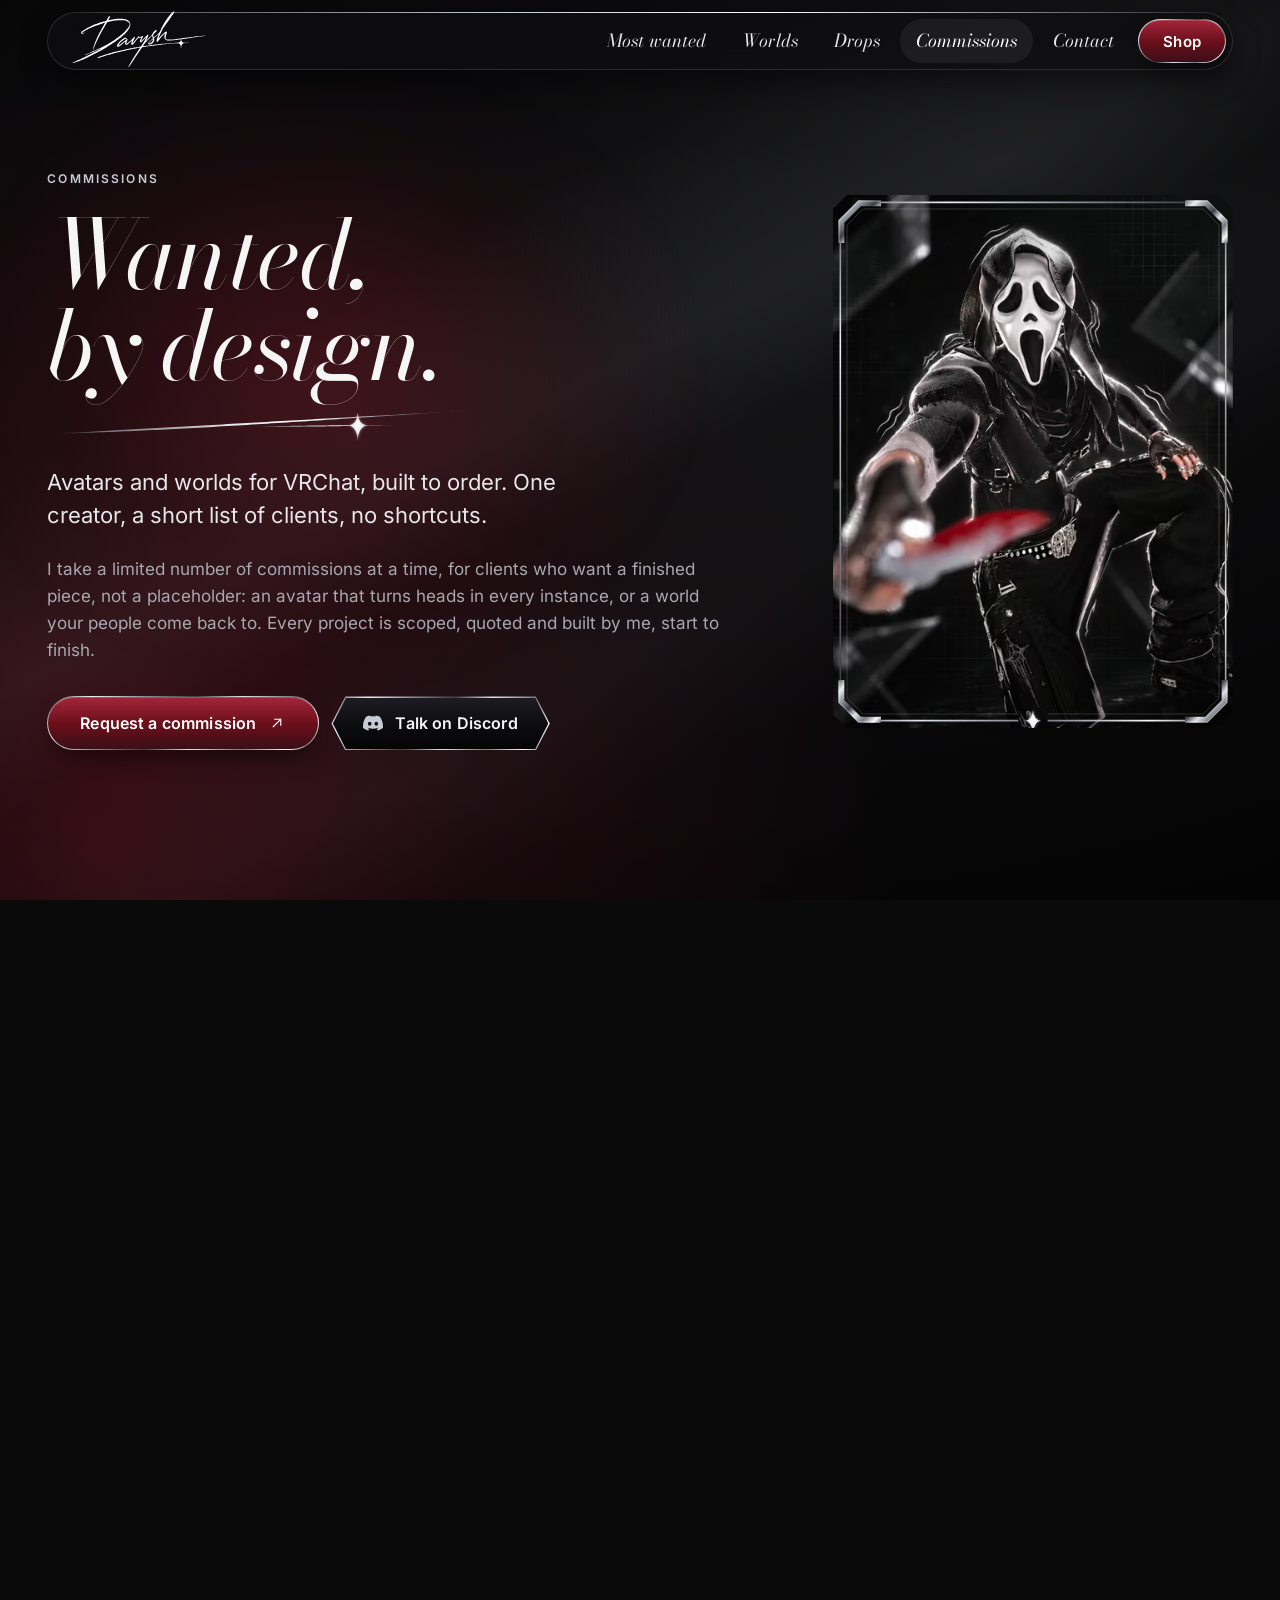
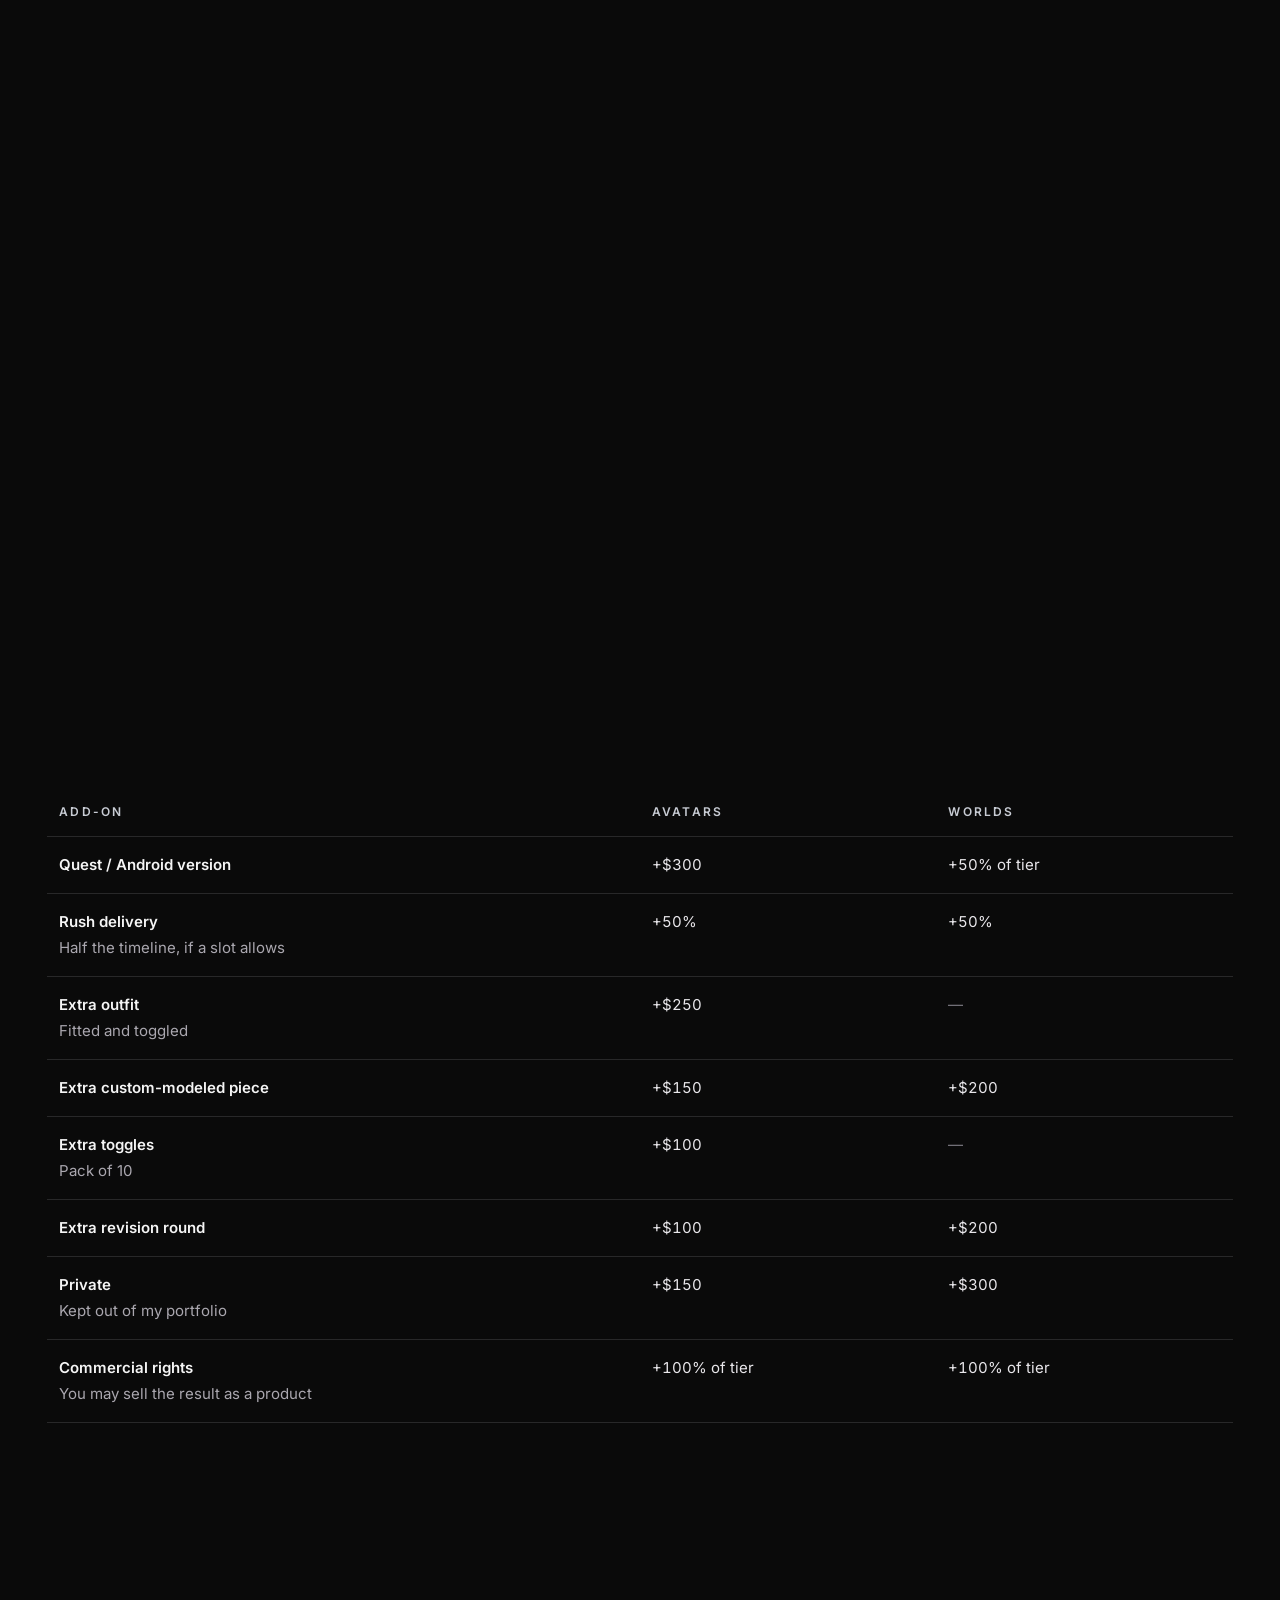
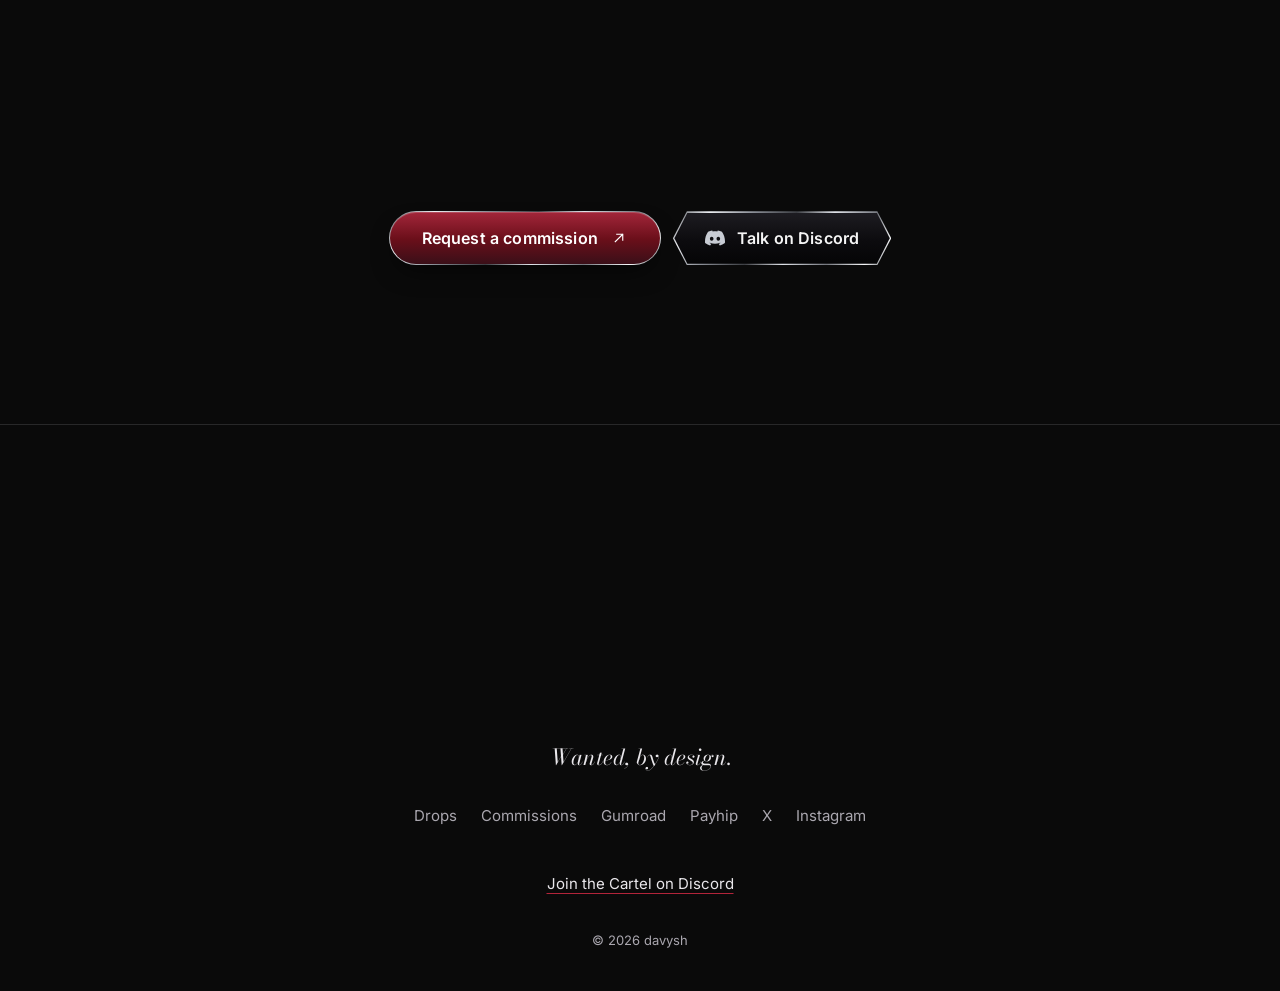
==== commit ed1041bf: "v3.8.2: security hardening - Content-Security-Policy (meta) on every page: scripts only from the   s" ====
--- a/commissions/index.html
+++ b/commissions/index.html
@@ -8,6 +8,8 @@
 <link rel="canonical" href="https://davysh.com/commissions/">
 <meta name="theme-color" content="#0A0A0A">
 <meta name="color-scheme" content="dark">
+<meta http-equiv="Content-Security-Policy" content="default-src 'self'; script-src 'self' 'sha256-Du+OJKJSbdUgz5nrHeWWINvez6XKDDU/tyj/5c2uvwo=' https://gc.zgo.at; style-src 'self'; img-src 'self' data: https://davysh.goatcounter.com; connect-src 'self' https://davysh.goatcounter.com; font-src 'self'; manifest-src 'self'; object-src 'none'; frame-src 'none'; base-uri 'self'; form-action 'none'; upgrade-insecure-requests">
+<meta name="referrer" content="strict-origin-when-cross-origin">
 <meta name="robots" content="index, follow, max-image-preview:large">
 <meta name="author" content="davysh">
 <meta property="og:type" content="website">
--- a/styles.css
+++ b/styles.css
@@ -207,6 +207,7 @@
 /* ---- Hero: the signature is the motif ---- */
 .hero { position: relative; display: grid; min-height: 100svh; isolation: isolate; }
 .hero-media { position: relative; z-index: -1; overflow: clip; }
+.hero-media picture { height: 100%; }   /* so the image (and its fade mask) ends exactly where the frame does */
 .hero-media img { width: 100%; height: 100%; object-fit: cover; }
 .hero-copy { position: relative; display: flex; flex-direction: column; gap: var(--dv-s6); }
 .hero-title { display: grid; gap: var(--dv-s4); margin: 0; font-weight: 400; }
@@ -239,9 +240,9 @@
 }
 @media (max-width: 899.98px) {
   .hero { min-height: 0; }
-  .hero-media { height: min(74svh, 700px); min-height: 500px; }
+  .hero-media { height: min(62svh, 640px); min-height: 420px; }   /* v3.8: keeps the Shop CTA in the first screen on phones */
   .hero-media img { object-position: 50% 22%;
-    -webkit-mask-image: linear-gradient(to top, transparent 0, #000 32%); mask-image: linear-gradient(to top, transparent 0, #000 32%); }
+    -webkit-mask-image: linear-gradient(to top, transparent 0, rgba(0,0,0,.35) 18%, #000 44%); mask-image: linear-gradient(to top, transparent 0, rgba(0,0,0,.35) 18%, #000 44%); }
   .hero-copy { margin-top: -9rem; padding: 0 var(--dv-gutter); }
 }
 
@@ -590,3 +591,88 @@
   .about-facts li { padding: 0 var(--dv-s8); }
 }
 @media (max-width: 479.98px) { .about-facts li { padding: 0 var(--dv-s3); } }
+
+/* ---- v3.8 home: hero secondary link, mobile rail for Most wanted ---- */
+.hero-alt { font-size: var(--dv-t-small); color: var(--dv-c-text-muted); }
+.hero-alt a { color: var(--dv-c-text); text-decoration-color: var(--dv-garnet); }
+.hero-alt a:hover { color: #fff; }
+@media (max-width: 599.98px) {
+  .gallery { grid-template-columns: none; grid-auto-flow: column; grid-auto-columns: 80%; gap: var(--dv-s5);
+    overflow-x: auto; overscroll-behavior-x: contain; scroll-snap-type: x mandatory; scrollbar-width: none;
+    margin-inline: calc(var(--dv-gutter) * -1); padding: 0 var(--dv-gutter) var(--dv-s2); scroll-padding-inline: var(--dv-gutter); }
+  .gallery::-webkit-scrollbar { display: none; }
+  .gallery > .card { scroll-snap-align: start; }
+  /* the rail scrolls sideways, so its cards skip the scroll-in reveal */
+  html.js .gallery .rv { opacity: 1; transform: none; }
+  html.js .gallery .rv .card-plate { clip-path: none; }
+  .rail-hint { display: flex; }
+}
+.rail-hint { display: none; align-items: center; gap: var(--dv-s2); margin-top: var(--dv-s5); font: 600 var(--dv-t-label)/1 var(--dv-font-body); letter-spacing: var(--dv-ls-label); text-transform: uppercase; color: var(--dv-c-text-muted); }
+
+/* ---- v3.8 product spotlight pages (/ghost/, /scarlett-room/) ---- */
+.pd { max-width: var(--dv-max); margin: 0 auto; padding: 6.5rem var(--dv-gutter) 0; display: grid; gap: var(--dv-s10); }
+.crumbs { display: flex; flex-wrap: wrap; gap: var(--dv-s2); margin: 0; padding: 0; list-style: none; font-size: var(--dv-t-cap); color: var(--dv-c-text-muted); }
+.crumbs a { color: var(--dv-c-text-muted); text-decoration: none; }
+.crumbs a:hover { color: #fff; text-decoration: underline; text-decoration-color: var(--dv-garnet); }
+.crumbs li + li::before { content: "/"; margin-right: var(--dv-s2); color: var(--dv-ash); }
+.pd-media { display: grid; gap: var(--dv-s5); }
+.pd-shot { --cut: 18px; position: relative; overflow: hidden; background: var(--dv-onyx); clip-path: var(--chamfer); box-shadow: var(--dv-shadow-plate); }
+.pd-shot::after { content: ""; position: absolute; inset: 0; pointer-events: none; clip-path: var(--chamfer); background: var(--dv-g-chrome); opacity: .55; padding: 1.5px;
+  -webkit-mask: linear-gradient(#000 0 0) content-box, linear-gradient(#000 0 0); -webkit-mask-composite: xor; mask: linear-gradient(#000 0 0) content-box exclude, linear-gradient(#000 0 0); }
+.pd-shot img { width: 100%; height: 100%; object-fit: cover; }
+.pd-shot.tall { aspect-ratio: 3 / 4; }
+.pd-shot.wide { aspect-ratio: 16 / 9; }
+.pd-shot.square { aspect-ratio: 1; }
+.pd-panel { display: grid; gap: var(--dv-s6); align-content: start; }
+.pd-tags { display: flex; flex-wrap: wrap; gap: var(--dv-s2); }
+.pd-tags .badge { height: 28px; }
+.pd-tags .badge-hot::before { background: linear-gradient(180deg, #c23a52, var(--dv-wine)); }
+.pd-title { font: italic 400 var(--dv-t-display)/.95 var(--dv-font-display); letter-spacing: -.02em; color: var(--dv-frost); text-wrap: balance; }
+.pd-panel > .divider { width: min(100%, 360px); margin-top: calc(var(--dv-s3) * -1); }
+.pd-line { font: italic 400 var(--dv-t-h4)/1.3 var(--dv-font-display); color: var(--dv-frost); text-wrap: balance; }
+.pd-desc { max-width: 46ch; color: var(--dv-c-text-muted); line-height: 1.65; }
+.pd-buy { --cut: 16px; position: relative; isolation: isolate; display: grid; gap: var(--dv-s5); padding: var(--dv-s6); }
+.pd-buy::before, .pd-buy::after { content: ""; position: absolute; z-index: -1; clip-path: var(--chamfer); pointer-events: none; }
+.pd-buy::before { inset: 0; background: var(--dv-g-chrome); opacity: .45; }
+.pd-buy::after { inset: 1px; background: radial-gradient(120% 140% at 100% 0%, rgba(142,27,43,.34), rgba(58,15,24,.12) 50%, rgba(10,10,10,.97) 85%), var(--dv-obsidian); }
+.pd-price { display: flex; align-items: baseline; flex-wrap: wrap; gap: var(--dv-s2) var(--dv-s3); }
+.pd-from { font: 600 var(--dv-t-label)/1 var(--dv-font-body); letter-spacing: var(--dv-ls-label); text-transform: uppercase; color: var(--dv-chrome); }
+.pd-amount { font: italic 400 clamp(3rem, 2.4rem + 2vw, 4rem)/1 var(--dv-font-display); background: var(--dv-g-chrome-text); -webkit-background-clip: text; background-clip: text; color: transparent; }
+.pd-cur { font-size: var(--dv-t-small); color: var(--dv-c-text-muted); }
+.pd-ctas { display: grid; gap: var(--dv-s3); }
+.pd-ctas .btn { width: 100%; }
+.pd-specs { display: grid; gap: 0; border-top: 1px solid var(--dv-line); }
+.pd-specs li { display: flex; justify-content: space-between; gap: var(--dv-s4); padding: var(--dv-s3) 0; border-bottom: 1px solid var(--dv-line); font-size: var(--dv-t-small); }
+.pd-specs span:first-child { color: var(--dv-c-text-muted); }
+.pd-specs span:last-child { color: var(--dv-c-text); text-align: right; }
+.pd-help { font-size: var(--dv-t-small); color: var(--dv-c-text-muted); }
+.pd-help a { color: var(--dv-c-text); text-decoration-color: var(--dv-garnet); }
+.pd-help a:hover { color: #fff; }
+.pd-more { max-width: var(--dv-max); margin: 0 auto; padding: var(--dv-section) var(--dv-gutter) 0; }
+.pd-bar { position: fixed; left: 0; right: 0; bottom: 0; z-index: 25; display: none; align-items: center; justify-content: space-between; gap: var(--dv-s4);
+  padding: var(--dv-s3) var(--dv-gutter) calc(var(--dv-s3) + env(safe-area-inset-bottom)); background: var(--dv-glass);
+  -webkit-backdrop-filter: blur(14px); backdrop-filter: blur(14px); border-top: 1px solid var(--dv-line); transform: translateY(110%); transition: transform var(--dv-dur-slow) var(--dv-ease-out); }
+.pd-bar.on { transform: none; }
+.pd-bar-name { display: grid; line-height: 1.2; }
+.pd-bar-name strong { font: italic 400 1.375rem/1.1 var(--dv-font-display); color: #fff; }
+.pd-bar-name span { font-size: var(--dv-t-cap); color: var(--dv-c-text-muted); }
+@media (min-width: 900px) {
+  .pd { grid-template-columns: minmax(0, 7fr) minmax(0, 5fr); column-gap: clamp(2.5rem, 1rem + 4vw, 5rem); padding-top: 8rem; }
+  .pd > nav { grid-column: 1 / -1; }
+  .pd-panel { position: sticky; top: 6.5rem; }
+}
+@media (max-width: 899.98px) {
+  .pd-media { grid-auto-flow: column; grid-auto-columns: 86%; overflow-x: auto; scroll-snap-type: x mandatory; scrollbar-width: none;
+    margin-inline: calc(var(--dv-gutter) * -1); padding: 0 var(--dv-gutter); scroll-padding-inline: var(--dv-gutter); }
+  .pd-media::-webkit-scrollbar { display: none; }
+  .pd-shot { scroll-snap-align: start; align-self: start; }
+  .pd-media .pd-shot.wide { align-self: center; }
+  .pd-bar { display: flex; }
+  .pd-page .foot { padding-bottom: 6rem; }
+}
+.pd-shot.portrait { aspect-ratio: 4 / 5; }
+.pd-sub { display: block; font-size: .5em; letter-spacing: 0; color: var(--dv-chrome); }
+
+/* ---- 404 (moved out of an inline <style> so the CSP needs no 'unsafe-inline') ---- */
+.nf { min-height: 62vh; display: grid; place-content: center; padding-bottom: 0; }
+.nf .hero-ctas { justify-content: center; margin-top: var(--dv-s8); }
--- a/bg.css
+++ b/bg.css
@@ -3,14 +3,16 @@
 html .sky::before, html .sky::after { content: none; background-image: none; background-size: auto; background-repeat: no-repeat; animation: none; }
 
 /* B. Liquid chrome: a dark silk of chrome light that flows very slowly.
-   bg.js paints a tiny canvas (about 200px wide) that the browser scales up;
-   without JS, or with reduced motion, this static gradient or a single frame shows. */
+   bg.js draws the chrome ridges as sharp vector strokes on a transparent canvas
+   at full screen density; the silk and wine pool below are CSS.
+   Without JS this static gradient shows; with reduced motion, a single frame. */
 html .sky {
   background-color: #060607;
   background-image:
     radial-gradient(60% 40% at 78% 18%, rgba(200, 204, 212, .07) 0%, transparent 70%),
+    radial-gradient(40% 35% at 58% 40%, rgba(200, 204, 212, .045) 0%, transparent 72%),
     linear-gradient(152deg, transparent 30%, rgba(200, 204, 212, .05) 44%, transparent 52%, rgba(200, 204, 212, .035) 63%, transparent 72%),
-    radial-gradient(45% 40% at 8% 88%, rgba(86, 21, 35, .3) 0%, transparent 72%),
+    radial-gradient(circle max(62vw, 440px) at 8% 95%, rgba(122, 24, 40, .5) 0%, rgba(86, 21, 35, .28) 45%, transparent 100%),
     radial-gradient(130% 95% at 50% 35%, #0e0e10 0%, #070708 60%, #030304 100%);
 }
 html .sky canvas { position: absolute; inset: 0; width: 100%; height: 100%; opacity: 0; transition: opacity 1.6s ease; }
